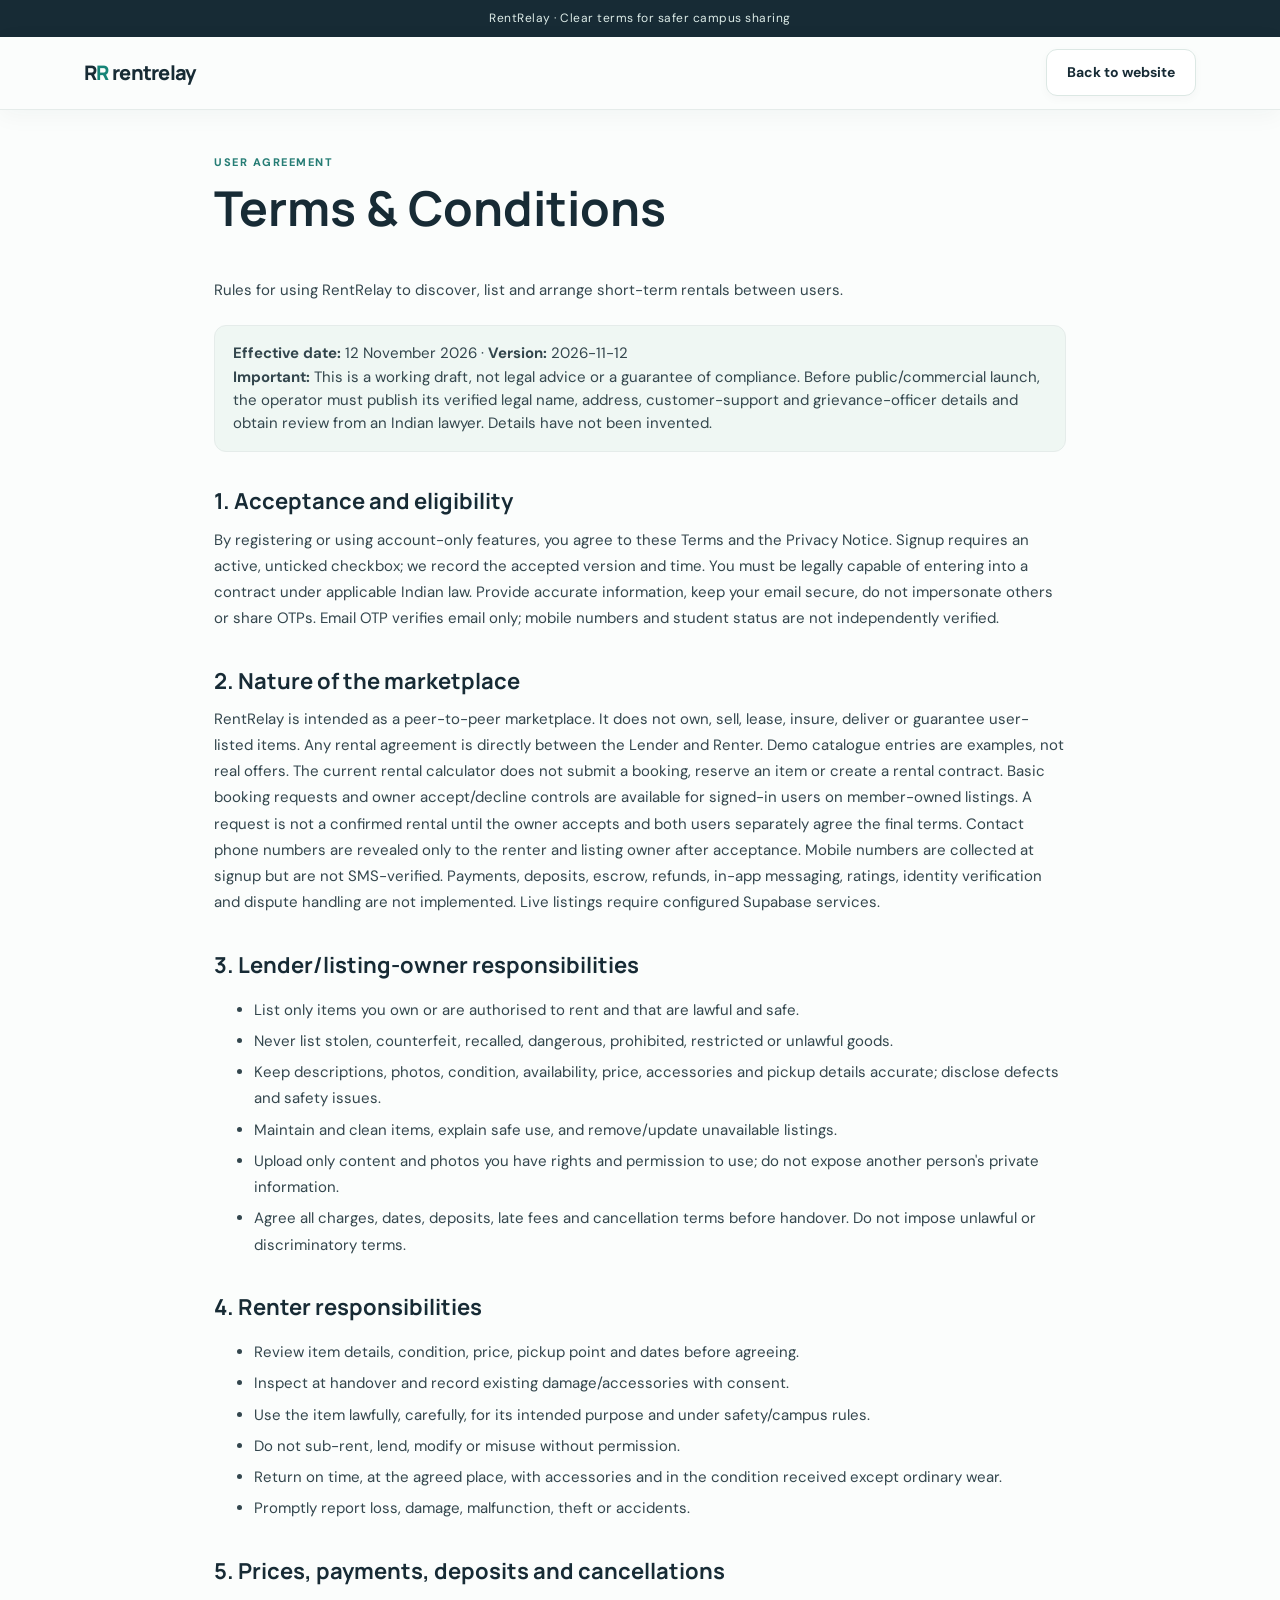
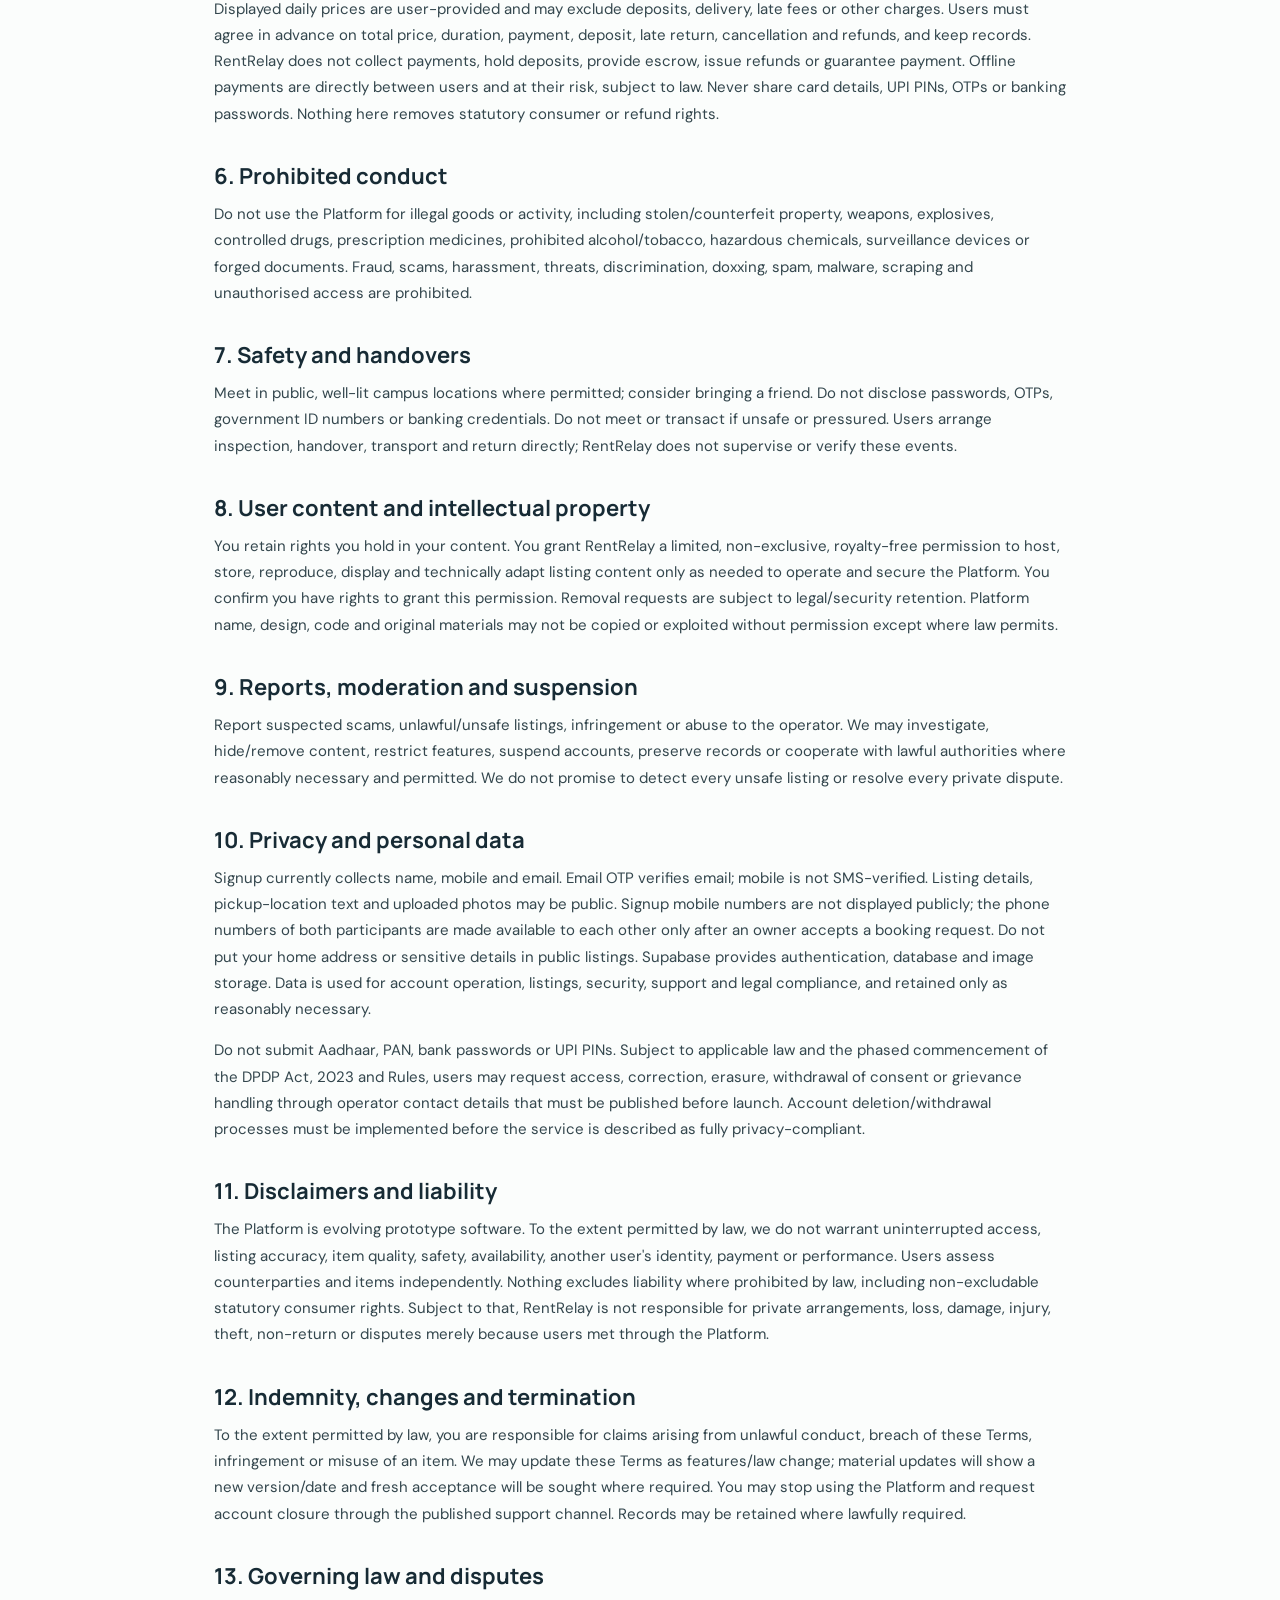
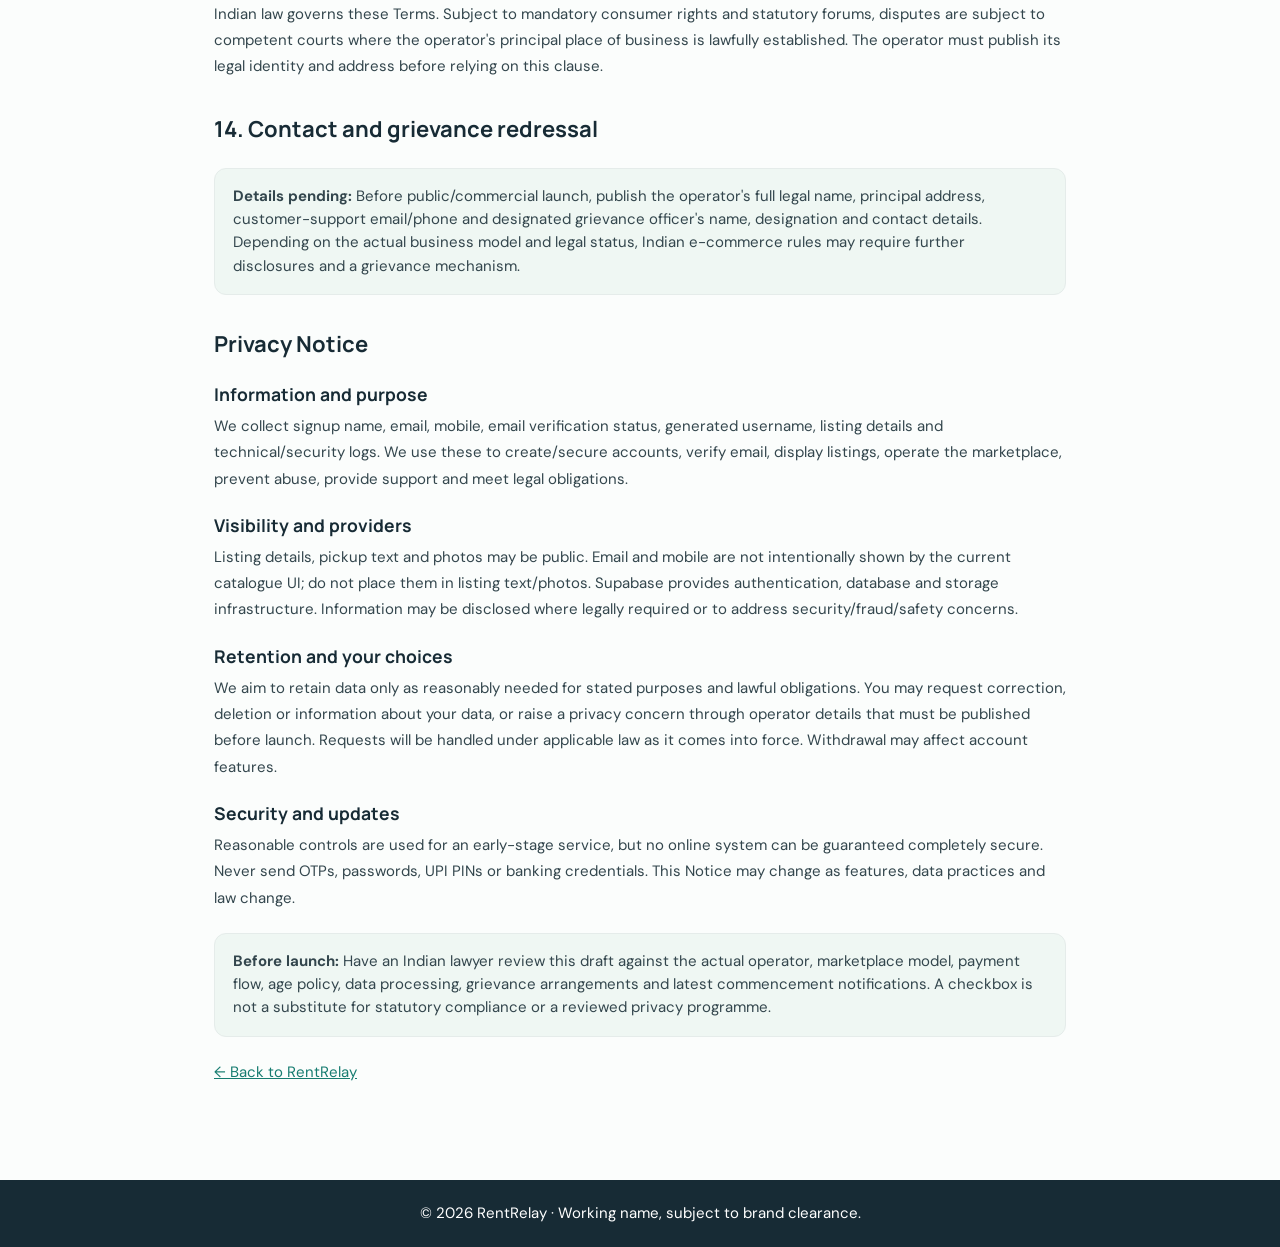
==== terms.html @ cf8b02e4 "Update terms for booking requests and accepted-only phone sharing" ====
<!doctype html>
<html lang="en-IN"><head><meta charset="utf-8"><meta name="viewport" content="width=device-width,initial-scale=1"><meta name="theme-color" content="#172b35"><title>Terms &amp; Conditions — RentRelay</title><meta name="description" content="Terms and privacy notice for RentRelay campus rentals."><link rel="preconnect" href="https://fonts.googleapis.com"><link href="https://fonts.googleapis.com/css2?family=DM+Sans:wght@400;500;600;700&family=Manrope:wght@500;600;700;800&display=swap" rel="stylesheet"><link rel="stylesheet" href="styles.css?v=10"><style>.legal{max-width:900px;margin:auto;padding:44px 24px 80px}.legal h1{font-size:clamp(32px,5vw,48px)}.legal h2{font-size:22px;margin:32px 0 8px}.legal h3{margin:20px 0 5px}.legal p,.legal li{line-height:1.75}.legal li{margin:5px 0}.notice{padding:16px 18px;background:#eff7f3;border:1px solid var(--line);border-radius:12px;margin:22px 0}.legal a{color:var(--brand);text-decoration:underline}.legalfoot{padding:22px;text-align:center;background:var(--navy);color:#fff}</style></head>
<body><div class="topline">RentRelay · Clear terms for safer campus sharing</div><header class="site-header"><div class="header-in"><a class="logo" href="index.html">R<span>R</span> rentrelay</a><div class="header-actions"><a class="secondary" href="index.html">Back to website</a></div></div></header>
<main class="legal"><span class="eyebrow">USER AGREEMENT</span><h1>Terms &amp; Conditions</h1><p>Rules for using RentRelay to discover, list and arrange short-term rentals between users.</p><div class="notice"><b>Effective date:</b> 12 November 2026 · <b>Version:</b> 2026-11-12<br><b>Important:</b> This is a working draft, not legal advice or a guarantee of compliance. Before public/commercial launch, the operator must publish its verified legal name, address, customer-support and grievance-officer details and obtain review from an Indian lawyer. Details have not been invented.</div>
<h2>1. Acceptance and eligibility</h2><p>By registering or using account-only features, you agree to these Terms and the Privacy Notice. Signup requires an active, unticked checkbox; we record the accepted version and time. You must be legally capable of entering into a contract under applicable Indian law. Provide accurate information, keep your email secure, do not impersonate others or share OTPs. Email OTP verifies email only; mobile numbers and student status are not independently verified.</p>
<h2>2. Nature of the marketplace</h2><p>RentRelay is intended as a peer-to-peer marketplace. It does not own, sell, lease, insure, deliver or guarantee user-listed items. Any rental agreement is directly between the Lender and Renter. Demo catalogue entries are examples, not real offers. The current rental calculator does not submit a booking, reserve an item or create a rental contract. Basic booking requests and owner accept/decline controls are available for signed-in users on member-owned listings. A request is not a confirmed rental until the owner accepts and both users separately agree the final terms. Contact phone numbers are revealed only to the renter and listing owner after acceptance. Mobile numbers are collected at signup but are not SMS-verified. Payments, deposits, escrow, refunds, in-app messaging, ratings, identity verification and dispute handling are not implemented. Live listings require configured Supabase services.</p>
<h2>3. Lender/listing-owner responsibilities</h2><ul><li>List only items you own or are authorised to rent and that are lawful and safe.</li><li>Never list stolen, counterfeit, recalled, dangerous, prohibited, restricted or unlawful goods.</li><li>Keep descriptions, photos, condition, availability, price, accessories and pickup details accurate; disclose defects and safety issues.</li><li>Maintain and clean items, explain safe use, and remove/update unavailable listings.</li><li>Upload only content and photos you have rights and permission to use; do not expose another person's private information.</li><li>Agree all charges, dates, deposits, late fees and cancellation terms before handover. Do not impose unlawful or discriminatory terms.</li></ul>
<h2>4. Renter responsibilities</h2><ul><li>Review item details, condition, price, pickup point and dates before agreeing.</li><li>Inspect at handover and record existing damage/accessories with consent.</li><li>Use the item lawfully, carefully, for its intended purpose and under safety/campus rules.</li><li>Do not sub-rent, lend, modify or misuse without permission.</li><li>Return on time, at the agreed place, with accessories and in the condition received except ordinary wear.</li><li>Promptly report loss, damage, malfunction, theft or accidents.</li></ul>
<h2>5. Prices, payments, deposits and cancellations</h2><p>Displayed daily prices are user-provided and may exclude deposits, delivery, late fees or other charges. Users must agree in advance on total price, duration, payment, deposit, late return, cancellation and refunds, and keep records. RentRelay does not collect payments, hold deposits, provide escrow, issue refunds or guarantee payment. Offline payments are directly between users and at their risk, subject to law. Never share card details, UPI PINs, OTPs or banking passwords. Nothing here removes statutory consumer or refund rights.</p>
<h2>6. Prohibited conduct</h2><p>Do not use the Platform for illegal goods or activity, including stolen/counterfeit property, weapons, explosives, controlled drugs, prescription medicines, prohibited alcohol/tobacco, hazardous chemicals, surveillance devices or forged documents. Fraud, scams, harassment, threats, discrimination, doxxing, spam, malware, scraping and unauthorised access are prohibited.</p>
<h2>7. Safety and handovers</h2><p>Meet in public, well-lit campus locations where permitted; consider bringing a friend. Do not disclose passwords, OTPs, government ID numbers or banking credentials. Do not meet or transact if unsafe or pressured. Users arrange inspection, handover, transport and return directly; RentRelay does not supervise or verify these events.</p>
<h2>8. User content and intellectual property</h2><p>You retain rights you hold in your content. You grant RentRelay a limited, non-exclusive, royalty-free permission to host, store, reproduce, display and technically adapt listing content only as needed to operate and secure the Platform. You confirm you have rights to grant this permission. Removal requests are subject to legal/security retention. Platform name, design, code and original materials may not be copied or exploited without permission except where law permits.</p>
<h2>9. Reports, moderation and suspension</h2><p>Report suspected scams, unlawful/unsafe listings, infringement or abuse to the operator. We may investigate, hide/remove content, restrict features, suspend accounts, preserve records or cooperate with lawful authorities where reasonably necessary and permitted. We do not promise to detect every unsafe listing or resolve every private dispute.</p>
<h2>10. Privacy and personal data</h2><p>Signup currently collects name, mobile and email. Email OTP verifies email; mobile is not SMS-verified. Listing details, pickup-location text and uploaded photos may be public. Signup mobile numbers are not displayed publicly; the phone numbers of both participants are made available to each other only after an owner accepts a booking request. Do not put your home address or sensitive details in public listings. Supabase provides authentication, database and image storage. Data is used for account operation, listings, security, support and legal compliance, and retained only as reasonably necessary.</p><p>Do not submit Aadhaar, PAN, bank passwords or UPI PINs. Subject to applicable law and the phased commencement of the DPDP Act, 2023 and Rules, users may request access, correction, erasure, withdrawal of consent or grievance handling through operator contact details that must be published before launch. Account deletion/withdrawal processes must be implemented before the service is described as fully privacy-compliant.</p>
<h2>11. Disclaimers and liability</h2><p>The Platform is evolving prototype software. To the extent permitted by law, we do not warrant uninterrupted access, listing accuracy, item quality, safety, availability, another user's identity, payment or performance. Users assess counterparties and items independently. Nothing excludes liability where prohibited by law, including non-excludable statutory consumer rights. Subject to that, RentRelay is not responsible for private arrangements, loss, damage, injury, theft, non-return or disputes merely because users met through the Platform.</p>
<h2>12. Indemnity, changes and termination</h2><p>To the extent permitted by law, you are responsible for claims arising from unlawful conduct, breach of these Terms, infringement or misuse of an item. We may update these Terms as features/law change; material updates will show a new version/date and fresh acceptance will be sought where required. You may stop using the Platform and request account closure through the published support channel. Records may be retained where lawfully required.</p>
<h2>13. Governing law and disputes</h2><p>Indian law governs these Terms. Subject to mandatory consumer rights and statutory forums, disputes are subject to competent courts where the operator's principal place of business is lawfully established. The operator must publish its legal identity and address before relying on this clause.</p>
<h2>14. Contact and grievance redressal</h2><div class="notice"><b>Details pending:</b> Before public/commercial launch, publish the operator's full legal name, principal address, customer-support email/phone and designated grievance officer's name, designation and contact details. Depending on the actual business model and legal status, Indian e-commerce rules may require further disclosures and a grievance mechanism.</div>
<h2 id="privacy">Privacy Notice</h2><h3>Information and purpose</h3><p>We collect signup name, email, mobile, email verification status, generated username, listing details and technical/security logs. We use these to create/secure accounts, verify email, display listings, operate the marketplace, prevent abuse, provide support and meet legal obligations.</p><h3>Visibility and providers</h3><p>Listing details, pickup text and photos may be public. Email and mobile are not intentionally shown by the current catalogue UI; do not place them in listing text/photos. Supabase provides authentication, database and storage infrastructure. Information may be disclosed where legally required or to address security/fraud/safety concerns.</p><h3>Retention and your choices</h3><p>We aim to retain data only as reasonably needed for stated purposes and lawful obligations. You may request correction, deletion or information about your data, or raise a privacy concern through operator details that must be published before launch. Requests will be handled under applicable law as it comes into force. Withdrawal may affect account features.</p><h3>Security and updates</h3><p>Reasonable controls are used for an early-stage service, but no online system can be guaranteed completely secure. Never send OTPs, passwords, UPI PINs or banking credentials. This Notice may change as features, data practices and law change.</p>
<div class="notice"><b>Before launch:</b> Have an Indian lawyer review this draft against the actual operator, marketplace model, payment flow, age policy, data processing, grievance arrangements and latest commencement notifications. A checkbox is not a substitute for statutory compliance or a reviewed privacy programme.</div><p><a href="index.html">← Back to RentRelay</a></p></main><footer class="legalfoot">© 2026 RentRelay · Working name, subject to brand clearance.</footer></body></html>
---- styles.css ----
/* RentRelay — theme: deep aubergine + coral + violet + amber, warm white surfaces */
:root{
  --navy:#2b1d3d; --text:#41364f; --muted:#6f6680; --line:#ece5f0;
  --brand:#e14b4b; --brand-dark:#c73b3b; --brand-soft:#fff0ee;
  --violet:#6d44c9; --violet-soft:#f1ebfb; --orange:#f28a32;
  --bg:#fcfaff; --ok:#12805c; --ok-soft:#e6f6ef;
  --c:var(--violet); --t:var(--violet-soft);
}
*{box-sizing:border-box}
html{scroll-behavior:smooth;scroll-padding-top:90px}
body{margin:0;font-family:'DM Sans',system-ui,sans-serif;font-size:15px;line-height:1.55;color:var(--text);background:#fff}
h1,h2,h3,h4,p{margin-top:0}
h1,h2,h3,h4,.logo,.price,.big-price{font-family:Manrope,'DM Sans',sans-serif;color:var(--navy)}
button,input,select{font:inherit;color:inherit}
button,a{cursor:pointer}
a{color:inherit;text-decoration:none}
:focus-visible{outline:3px solid #b79af0;outline-offset:2px}
.hidden{display:none!important}
.wrap{max-width:1160px;margin:0 auto;padding:0 24px}
.eyebrow{display:block;font-size:11px;font-weight:800;letter-spacing:.14em;color:var(--c)}

/* ---------- top bar + header ---------- */
.topline{text-align:center;background:var(--navy);color:#e8dff5;padding:9px 12px;font-size:12px;letter-spacing:.04em}
.site-header{position:sticky;top:0;z-index:10;background:#ffffffee;backdrop-filter:blur(10px);border-bottom:1px solid var(--line)}
.header-in{max-width:1160px;margin:0 auto;padding:0 24px;height:72px;display:flex;align-items:center;gap:28px}
.logo{font-weight:800;font-size:20px}
.logo span{color:var(--orange)}
nav#mainNav{display:flex;gap:28px;font-size:14px;font-weight:600;color:var(--muted);margin-left:12px}
nav#mainNav a:hover{color:var(--brand)}
.header-actions{margin-left:auto;display:flex;gap:10px;align-items:center}
.menu-btn{display:none;border:1px solid var(--line);background:#fff;border-radius:10px;width:42px;height:42px;font-size:18px}

/* ---------- buttons ---------- */
.primary,.secondary{border:0;border-radius:11px;padding:12px 20px;font-size:14px;font-weight:700;display:inline-flex;align-items:center;justify-content:center;gap:6px;transition:background .15s,box-shadow .15s,transform .15s}
.primary{background:var(--brand);color:#fff;box-shadow:0 6px 16px #e14b4b33}
.primary:hover{background:var(--brand-dark)}
.primary:disabled{opacity:.65;cursor:default;box-shadow:none}
.secondary{background:#fff;border:1px solid #ddd2e8;color:var(--navy)}
.secondary:hover{border-color:var(--violet);color:var(--violet)}
.wide{width:100%}

/* ---------- hero ---------- */
.hero{max-width:1160px;margin:auto;padding:64px 24px 72px;display:grid;grid-template-columns:1.05fr .95fr;align-items:center;gap:40px}
.hero .eyebrow{color:var(--violet)}
.hero h1{font-weight:800;font-size:clamp(40px,5.2vw,64px);line-height:1.08;letter-spacing:-2.5px;margin:18px 0}
.hero h1 em{font-style:normal;color:var(--orange)}
.hero p{color:var(--muted);font-size:16px;max-width:470px}
.hero-search{display:flex;gap:8px;max-width:500px;margin-top:26px;background:#fff;border:1px solid #ddd2e8;border-radius:14px;padding:6px;box-shadow:0 10px 30px #30213f12}
.hero-search input{flex:1;border:0;outline:0;background:none;padding:10px 12px;min-width:0}
.actions{display:flex;gap:10px;margin-top:16px;flex-wrap:wrap}
.hero-note{display:block;color:var(--muted);font-size:12px;margin-top:24px}
.hero-art{height:360px;position:relative;display:grid;place-items:center}
.hero-circle{position:absolute;width:340px;height:340px;border-radius:50%;background:radial-gradient(circle,#ffe3d2 0%,#efe4fb 58%,transparent 72%)}
.hero-product{z-index:1;background:#fff;border:1px solid var(--line);border-radius:22px;padding:34px 54px;box-shadow:0 24px 65px #30213f1f;display:grid;text-align:center;gap:10px;transform:rotate(-4deg)}
.hero-product span{font-size:76px;line-height:1}
.hero-product b{font:800 17px Manrope;color:var(--navy)}
.hero-product small{font-size:12px;color:var(--muted)}
.float-tag{position:absolute;background:#fff;border:1px solid var(--line);padding:12px 16px;border-radius:12px;box-shadow:0 10px 25px #30213f18;font-size:13px;font-weight:700;color:var(--navy)}
.tag1{top:34px;right:0}.tag2{bottom:34px;left:0}

/* ---------- section shells ---------- */
.explore,.how{padding:72px 0}
.explore{background:var(--bg);border-top:1px solid var(--line)}
.featured{padding:72px 0}
.trust{background:var(--bg);padding:64px 0;border-top:1px solid var(--line)}
.section-head{display:flex;justify-content:space-between;align-items:flex-end;gap:16px;margin-bottom:28px}
.section-head h2,.how h2,.trust h2{font-weight:800;font-size:34px;letter-spacing:-1.2px;margin:8px 0}
.section-head p,.trust p{color:var(--muted);margin:0}
.explore .eyebrow,.featured .eyebrow{color:var(--violet)}
.how .eyebrow,.trust .eyebrow{color:var(--violet)}
.sample{font-size:12px;color:#8d839c;white-space:nowrap}

/* ---------- category cards ---------- */
.category-grid{display:grid;grid-template-columns:repeat(3,1fr);gap:18px}
.category-card{position:relative;overflow:hidden;display:flex;align-items:center;gap:16px;min-height:148px;padding:22px;border:1px solid var(--line);border-radius:18px;background:linear-gradient(135deg,var(--t),#fff 85%);transition:transform .18s,box-shadow .18s,border-color .18s}
.category-card:hover{transform:translateY(-4px);border-color:var(--c);box-shadow:0 16px 32px #30213f1c}
.category-card:after{content:'';position:absolute;width:130px;height:130px;border-radius:50%;right:-44px;bottom:-72px;background:var(--t);opacity:.9}
.cat-emoji{width:56px;height:56px;display:grid;place-items:center;background:#fff;border-radius:16px;font-size:28px;flex:none;box-shadow:0 4px 12px #30213f14;z-index:1}
.cat-text{display:grid;gap:4px;z-index:1}
.category-card b{font:800 16px Manrope;color:var(--navy)}
.category-card small{font-size:13px;color:var(--muted)}
.category-card em{font-style:normal;font-size:12px;font-weight:700;color:var(--c)}
.category-card i{font-style:normal;margin-left:auto;z-index:1;color:var(--c);font-size:20px;font-weight:700}

/* ---------- product cards ---------- */
.products{display:grid;grid-template-columns:repeat(4,1fr);gap:18px}
.product{display:flex;flex-direction:column;background:#fff;border:1px solid var(--line);border-radius:16px;overflow:hidden;transition:transform .18s,box-shadow .18s,border-color .18s}
.product:hover,.product:focus-visible{transform:translateY(-4px);box-shadow:0 16px 34px #30213f1f;border-color:var(--c)}
.product-art{height:164px;display:grid;place-items:center;position:relative;background:var(--t)}
.product-art .emoji{font-size:66px;line-height:1;transition:transform .2s}
.product:hover .emoji{transform:scale(1.08)}
.condition{position:absolute;top:10px;left:10px;background:#fffffff2;border-radius:99px;padding:5px 11px;font-size:11px;font-weight:700;color:#4a3d5c;box-shadow:0 2px 8px #30213f12}
.product-info{padding:14px 16px 16px;display:flex;flex-direction:column;gap:3px;flex:1}
.product-info small{font-size:10px;font-weight:800;letter-spacing:.1em;text-transform:uppercase;color:var(--c)}
.product-info h3{font-size:16px;font-weight:700;margin:2px 0 0}
.location{font-size:12px;color:var(--muted)}
.product-bottom{margin-top:auto;padding-top:12px;display:flex;justify-content:space-between;align-items:center;border-top:1px solid #f1ecf5;margin-top:12px}
.price{font-weight:800;font-size:18px}
.price small{font:500 12px 'DM Sans',sans-serif;text-transform:none;letter-spacing:0;color:var(--muted)}
.details{background:var(--brand);color:#fff;font-size:12px;font-weight:700;padding:8px 12px;border-radius:9px;transition:background .15s}
.product:hover .details,.product:focus-visible .details{background:var(--brand-dark)}

/* ---------- category / search page ---------- */
.crumbs{display:flex;flex-wrap:wrap;gap:8px;align-items:center;font-size:13px;color:var(--muted);margin-bottom:14px}
.crumbs a:hover{color:var(--brand);text-decoration:underline}
.crumbs b{color:var(--navy);font-weight:700}
.banner{position:relative;overflow:hidden;background:linear-gradient(115deg,var(--t),#fff 75%);border-bottom:1px solid var(--line);padding:26px 0 34px}
.banner .wrap{position:relative}
.banner h1{font-weight:800;font-size:clamp(30px,4vw,44px);letter-spacing:-1.4px;margin:8px 0}
.banner p{color:var(--muted);max-width:520px;margin:0}
.banner .big{position:absolute;right:24px;top:50%;transform:translateY(-35%);font-size:112px;line-height:1;opacity:.95}
.subtiles{display:grid;grid-template-columns:repeat(auto-fit,minmax(170px,1fr));gap:12px;margin:26px 0 8px}
.subtile{display:flex;align-items:center;gap:12px;padding:12px 14px;background:#fff;border:1px solid var(--line);border-radius:14px;transition:transform .15s,box-shadow .15s,border-color .15s}
.subtile:hover{transform:translateY(-2px);border-color:var(--c);box-shadow:0 10px 22px #30213f14}
.subtile.active{background:var(--t);border-color:var(--c);box-shadow:inset 0 0 0 1px var(--c)}
.sub-emoji{width:42px;height:42px;border-radius:12px;background:var(--t);display:grid;place-items:center;font-size:22px;flex:none}
.subtile.active .sub-emoji{background:#fff}
.subtile b{display:block;font-size:14px;color:var(--navy);line-height:1.25}
.subtile small{font-size:12px;color:var(--muted)}
.toolbar{display:flex;justify-content:space-between;align-items:center;gap:16px;margin:20px 0 18px;flex-wrap:wrap}
.count{font-weight:700;color:var(--navy)}
.catalog-controls{display:flex;gap:8px}
.catalog-controls input,.catalog-controls select{border:1px solid #ddd2e8;background:#fff;border-radius:10px;padding:10px 12px;min-width:180px;font-size:14px}
.catalog-controls input:focus,.catalog-controls select:focus{outline:2px solid #c8a9e9;border-color:transparent}
.page{padding-bottom:70px}
.empty{padding:46px 20px;text-align:center;color:var(--muted);background:var(--bg);border:1px dashed #ddd2e8;border-radius:16px}

/* ---------- item detail page ---------- */
#detail .wrap{padding-top:24px}
.detail-grid{display:grid;grid-template-columns:1fr 1fr;gap:44px;align-items:start}
.detail-art{position:relative;min-height:440px;border-radius:26px;background:linear-gradient(145deg,var(--t),#fff 120%);border:1px solid var(--line);display:grid;place-items:center;position:sticky;top:96px}
.detail-art .emoji{font-size:170px;line-height:1}
.detail-art .condition{top:18px;left:18px;font-size:12px;padding:7px 13px}
.detail-info h1{font-weight:800;font-size:clamp(28px,3.4vw,40px);letter-spacing:-1.2px;margin:8px 0 14px}
.chips{display:flex;flex-wrap:wrap;gap:8px;margin-bottom:18px}
.chip{background:var(--t);color:var(--navy);border:1px solid #0000000d;font-size:12px;font-weight:700;padding:6px 12px;border-radius:99px}
.big-price{font-weight:800;font-size:34px;margin-bottom:10px}
.big-price small{font:500 15px 'DM Sans',sans-serif;color:var(--muted)}
.desc{color:var(--text);font-size:16px;max-width:520px}
.rent-box{margin:22px 0;padding:22px;border:1px solid var(--line);border-radius:18px;background:#fff;box-shadow:0 14px 34px #30213f12}
.rent-box h2{font-size:19px;margin-bottom:6px}
.rent-box label,.modal label{display:grid;gap:6px;font-size:12px;font-weight:700;color:#5a4e6b;margin:12px 0}
.rent-box input,.modal input,.modal select{padding:11px 12px;border:1px solid #ddd2e8;border-radius:10px;background:#fff;width:100%;font-size:14px}
.rent-box input:focus,.modal input:focus,.modal select:focus{outline:2px solid #c8a9e9;border-color:transparent}
.rent-row{display:grid;grid-template-columns:1fr 1fr;gap:12px}
.stepper{display:flex;align-items:stretch;border:1px solid #ddd2e8;border-radius:10px;overflow:hidden}
.stepper input{border:0;border-radius:0;text-align:center;min-width:0;-moz-appearance:textfield}
.stepper input::-webkit-outer-spin-button,.stepper input::-webkit-inner-spin-button{-webkit-appearance:none;margin:0}
.stepper button{border:0;background:var(--violet-soft);color:var(--violet);width:42px;font-size:18px;font-weight:700}
.stepper button:hover{background:#e4d8f8}
.summary{display:flex;justify-content:space-between;align-items:center;gap:12px;padding:14px;margin:6px 0 14px;background:var(--bg);border:1px solid var(--line);border-radius:12px}
.summary span{display:block;font-weight:700;color:var(--navy)}
.summary small{color:var(--muted);font-size:12px}
.summary b{font:800 24px Manrope;color:var(--navy)}
.note{margin-top:12px;padding:10px 12px;background:#fff5e6;border-radius:10px;font-size:12px;color:#7a5a24}
.note.ok{background:var(--ok-soft);color:var(--ok);font-size:13px}
.checklist{list-style:none;margin:0;padding:0;display:grid;gap:10px}
.checklist li{padding:12px 14px 12px 40px;position:relative;background:var(--bg);border:1px solid var(--line);border-radius:12px;font-size:14px}
.checklist li:before{content:'✓';position:absolute;left:14px;top:12px;width:20px;height:20px;border-radius:50%;background:var(--ok-soft);color:var(--ok);font-size:12px;font-weight:800;display:grid;place-items:center}
.similar{margin-top:64px}
.similar h2{font-weight:800;font-size:26px;letter-spacing:-.8px;margin-bottom:18px}
.notfound{text-align:center;padding:80px 0}

/* ---------- how it works / trust ---------- */
.steps{display:grid;grid-template-columns:repeat(3,1fr);gap:18px;margin-top:30px}
.steps article{border:1px solid var(--line);border-radius:16px;padding:24px;background:#fff}
.steps article>b{font-size:12px;color:#9a8fab}
.steps article div{font-size:30px;margin:20px 0;color:var(--violet)}
.steps h3{font-size:16px}
.steps p{font-size:14px;color:var(--muted);margin:0}
.trust-points{display:flex;gap:12px;flex-wrap:wrap;margin-top:20px}
.trust-points span{font-size:13px;font-weight:600;color:var(--violet);background:var(--violet-soft);padding:10px 14px;border-radius:10px}

/* ---------- footer ---------- */
.site-footer{background:var(--navy);color:#cfc3df;padding:46px 0 26px}
.foot-in{display:grid;grid-template-columns:1.4fr 1fr 1fr;gap:30px;padding-bottom:26px}
.site-footer .logo{color:#fff}
.site-footer p{margin:10px 0 0;font-size:14px}
.site-footer h4{color:#fff;font-size:14px;margin-bottom:12px}
.foot-links{display:grid;gap:8px;font-size:14px}
.foot-links a:hover{color:#fff;text-decoration:underline}
.site-footer small{display:block;border-top:1px solid #ffffff1f;padding-top:18px;font-size:12px;color:#a999bd}

/* ---------- modal + toast ---------- */
.overlay{position:fixed;inset:0;background:#1b0f2caa;z-index:20;display:grid;place-items:center;padding:18px}
.modal{background:#fff;width:min(440px,100%);max-height:92vh;overflow:auto;padding:28px;border-radius:18px;position:relative}
.close{position:absolute;right:14px;top:12px;border:0;background:#f3eff7;border-radius:50%;width:32px;height:32px;font-size:20px;line-height:1}
.modal h2{font-weight:800;font-size:24px;margin:8px 0}
.modal p{font-size:14px;color:var(--muted)}
.modal .back:disabled{opacity:.55;cursor:default}
.username-box{margin:14px 0 18px;padding:16px;text-align:center;background:var(--violet-soft);color:var(--violet);border:1px dashed #c9b3f0;border-radius:14px;font:800 26px Manrope,'DM Sans',sans-serif;letter-spacing:-.5px;word-break:break-all}
.modal .back{display:block;border:0;background:none;color:var(--violet);font-size:13px;font-weight:700;padding:0;margin-top:14px}
.toast{position:fixed;bottom:22px;left:50%;transform:translateX(-50%);background:var(--navy);color:#fff;border-radius:10px;padding:12px 18px;font-size:14px;z-index:30;box-shadow:0 10px 30px #0004;max-width:calc(100% - 32px)}

/* ---------- responsive ---------- */
@media(max-width:1000px){.products{grid-template-columns:repeat(3,1fr)}}
@media(max-width:860px){
  .header-in{gap:12px;height:64px}
  .menu-btn{display:block}
  #listTop{display:none}
  nav#mainNav{display:none;position:absolute;top:64px;left:0;right:0;background:#fff;border-bottom:1px solid var(--line);flex-direction:column;gap:0;padding:6px 24px 14px;margin:0;box-shadow:0 14px 24px #30213f14}
  nav#mainNav.open{display:flex}
  nav#mainNav a{padding:12px 0;border-bottom:1px solid #f4eff7}
  .hero{grid-template-columns:1fr;padding:44px 24px 52px}
  .hero-art{height:280px}
  .category-grid{grid-template-columns:repeat(2,1fr)}
  .products{grid-template-columns:repeat(2,1fr)}
  .detail-grid{grid-template-columns:1fr;gap:26px}
  .detail-art{position:relative;top:0;min-height:260px}
  .detail-art .emoji{font-size:120px}
  .steps{grid-template-columns:1fr}
  .foot-in{grid-template-columns:1fr 1fr}
  .foot-in>div:first-child{grid-column:1/-1}
}
@media(max-width:560px){
  .wrap,.header-in{padding-left:16px;padding-right:16px}
  .explore,.how,.featured{padding:48px 0}
  .section-head{display:block}
  .sample{display:block;margin-top:10px}
  .category-grid{grid-template-columns:1fr}
  .category-card{min-height:112px;padding:16px}
  .products{gap:10px}
  .product-art{height:118px}
  .product-art .emoji{font-size:46px}
  .product-info{padding:10px 11px 12px}
  .product-info h3{font-size:14px}
  .details{display:none}
  .price{font-size:16px}
  .banner .big{font-size:64px;right:16px;top:20px;transform:none;opacity:.5}
  .catalog-controls{width:100%}
  .catalog-controls input{flex:1;min-width:0}
  .catalog-controls select{min-width:0;width:44%}
  .rent-row{grid-template-columns:1fr}
  .hero-search{flex-wrap:nowrap}
  .hero h1{letter-spacing:-1.5px}
}


/* ---------- richer content sections ---------- */
.why{padding:68px 0;background:#fff}.why-grid{display:grid;grid-template-columns:repeat(3,1fr);gap:18px}
.why-card{padding:26px;border:1px solid var(--line);border-radius:18px;background:linear-gradient(145deg,#fff,var(--bg));box-shadow:0 10px 26px #30213f08}
.why-card>span{display:grid;place-items:center;width:48px;height:48px;border-radius:14px;background:var(--violet-soft);color:var(--violet);font-size:24px;font-weight:800;margin-bottom:18px}
.why-card h3{font-size:18px;margin-bottom:8px}.why-card p{font-size:14px;color:var(--muted);margin:0}
.rental-guide{padding:70px 0;background:linear-gradient(120deg,#f8f3ff,#fff7f1)}.guide-grid{display:grid;grid-template-columns:.9fr 1.1fr;gap:50px;align-items:start}
.guide-grid h2,.faq h2{font:800 34px/1.15 Manrope,sans-serif;letter-spacing:-1px;color:var(--navy);margin:10px 0 14px}
.guide-grid>div>p{color:var(--muted);max-width:430px}.guide-list{list-style:none;counter-reset:guide;margin:0;padding:0;display:grid;gap:12px}
.guide-list li{counter-increment:guide;display:grid;grid-template-columns:42px 1fr;column-gap:14px;padding:16px;background:#fff;border:1px solid var(--line);border-radius:14px}
.guide-list li:before{content:counter(guide,decimal-leading-zero);grid-row:span 2;color:var(--brand);font:800 14px Manrope;padding-top:2px}
.guide-list b{color:var(--navy);font-size:15px}.guide-list span{font-size:13px;color:var(--muted);margin-top:3px}
.faq{padding:70px 0;background:#fff}.faq details{border:1px solid var(--line);border-radius:13px;padding:16px 18px;margin-top:12px;background:#fff}
.faq summary{cursor:pointer;font-weight:700;color:var(--navy)}.faq details p{color:var(--muted);font-size:14px;margin:12px 0 0}
button:focus-visible,a:focus-visible,input:focus-visible,select:focus-visible{outline:3px solid #b79af0;outline-offset:3px}
@media(max-width:860px){.why-grid{grid-template-columns:1fr 1fr}.guide-grid{grid-template-columns:1fr;gap:26px}}
@media(max-width:560px){.why,.rental-guide,.faq{padding:48px 0}.why-grid{grid-template-columns:1fr}.guide-grid h2,.faq h2{font-size:28px}}


/* ---------- visual polish pass: richer surfaces, hierarchy and responsive details ---------- */
::selection{background:#eadcfb;color:#2b1d3d}
.topline{background:linear-gradient(90deg,#2b1d3d,#51316e 55%,#2b1d3d)}
.site-header{box-shadow:0 5px 22px #30213f08}
.logo{letter-spacing:-.7px}
.primary,.secondary{min-height:44px}
.primary{background:linear-gradient(135deg,#e14b4b,#ef7657);box-shadow:0 8px 20px #e14b4b2b}
.primary:hover{transform:translateY(-1px);box-shadow:0 11px 24px #e14b4b3a}
.secondary{box-shadow:0 3px 10px #30213f08}
.hero{padding-top:76px;padding-bottom:82px}
.hero h1{max-width:650px}
.hero-search:focus-within{border-color:#9b7bd5;box-shadow:0 0 0 4px #6d44c91a,0 12px 30px #30213f12}
.hero-circle{background:radial-gradient(circle at 48% 42%,#ffd9c7 0%,#f1e5ff 55%,#fff8f2 72%,transparent 73%)}
.hero-product{border-color:#eee5f4;box-shadow:0 28px 70px #30213f20}
.float-tag{border-color:#eee5f4}
.section-head h2,.how h2,.trust h2{letter-spacing:-1.5px}
.category-card{min-height:158px;box-shadow:0 5px 18px #30213f05}
.category-card:hover{box-shadow:0 18px 38px #30213f18}
.product{box-shadow:0 5px 18px #30213f06}
.product-art{background-image:radial-gradient(circle at 50% 45%,#ffffff80,transparent 58%)}
.product-info h3{line-height:1.35}
.details{box-shadow:0 5px 12px #e14b4b20}
.how{background:linear-gradient(180deg,#fff,#fcfaff)}
.steps article,.why-card{border:1px solid var(--line);border-radius:20px;background:linear-gradient(145deg,#fff,#fcfaff);box-shadow:0 8px 26px #30213f08}
.steps article{padding:24px}
.steps article>div{width:48px;height:48px;border-radius:15px;background:var(--violet-soft);color:var(--violet);display:grid;place-items:center;font-size:24px}
.steps article>b{color:var(--orange);font-size:12px;letter-spacing:.12em}
.why{padding:70px 0;background:#fff}
.why-grid{display:grid;grid-template-columns:repeat(3,1fr);gap:18px}
.why-card{padding:26px;transition:transform .18s,box-shadow .18s}
.why-card:hover{transform:translateY(-4px);box-shadow:0 16px 34px #30213f12}
.why-card>span{width:44px;height:44px;border-radius:14px;background:var(--brand-soft);color:var(--brand);display:grid;place-items:center;font-size:22px;font-weight:800}
.why-card h3{margin:15px 0 6px;font-size:18px}
.why-card p{margin:0;color:var(--muted);font-size:14px}
.rental-guide{padding:72px 0;background:linear-gradient(120deg,#f7f1ff,#fff8f3)}
.guide-grid{display:grid;grid-template-columns:.9fr 1.1fr;gap:52px;align-items:start}
.guide-grid h2{font:800 34px/1.2 Manrope;color:var(--navy);letter-spacing:-1.2px;margin:10px 0}
.guide-grid p{color:var(--muted);max-width:420px}
.guide-list{list-style:none;padding:0;margin:0;display:grid;gap:12px;counter-reset:guide}
.guide-list li{counter-increment:guide;display:grid;grid-template-columns:38px 1fr;column-gap:14px;padding:16px;background:#ffffffd9;border:1px solid #ece5f0;border-radius:14px}
.guide-list li:before{content:counter(guide,decimal-leading-zero);grid-row:span 2;color:var(--violet);font-weight:800;font-size:13px;padding-top:2px}
.guide-list b{color:var(--navy);font-size:14px}
.guide-list span{color:var(--muted);font-size:13px}
.faq{padding:72px 0;background:#fff}
.faq h2{font:800 34px Manrope;color:var(--navy);letter-spacing:-1.2px;margin:8px 0 24px}
.faq details{max-width:850px;border:1px solid var(--line);border-radius:13px;padding:16px 18px;margin:10px 0;background:#fff}
.faq details[open]{background:#fcfaff;border-color:#d8c9eb}
.faq summary{cursor:pointer;font-weight:700;color:var(--navy)}
.faq details p{margin:10px 0 0;color:var(--muted);font-size:14px}
.trust{background:linear-gradient(115deg,#f4edff,#fff8f2)}
.trust-points{display:flex;flex-wrap:wrap;gap:10px;margin-top:22px}
.trust-points span{padding:9px 13px;background:#fff;border:1px solid var(--line);border-radius:99px;font-size:12px;font-weight:700;color:var(--navy)}
.site-footer{background:#241831}
.site-footer .logo,.site-footer h4{color:#fff}
.site-footer p,.site-footer small,.foot-links a{color:#c9bfd5}
.foot-links a:hover{color:#fff}
.banner{background:radial-gradient(circle at 85% 20%,#ffe6d7 0,transparent 28%),linear-gradient(115deg,#f1eafb,#fff 75%)}
.subtile,.catalog-controls input,.catalog-controls select{transition:border-color .15s,box-shadow .15s}
.subtile:focus-visible,.catalog-controls input:focus,.catalog-controls select:focus{box-shadow:0 0 0 4px #6d44c91a}
.modal{box-shadow:0 30px 100px #1d122c45;border:1px solid #eee5f4}
.close{transition:background .15s,transform .15s}
.close:hover{background:#fff0ee;transform:rotate(90deg)}
.toast{box-shadow:0 12px 35px #24183130}
@media(max-width:800px){
  .hero{padding-top:52px;padding-bottom:58px;gap:18px}
  .hero-art{height:300px}
  .hero-circle{width:280px;height:280px}
  .hero-product{padding:28px 36px}
  .category-grid{grid-template-columns:repeat(2,1fr)}
  .products{grid-template-columns:repeat(2,1fr)}
  .why-grid{grid-template-columns:1fr}
  .guide-grid{grid-template-columns:1fr;gap:24px}
}
@media(max-width:560px){
  .wrap{padding-left:18px;padding-right:18px}
  .header-in{height:64px;padding:0 18px;gap:12px}
  .logo{font-size:18px}
  .header-actions{gap:7px}
  .header-actions .secondary{display:none}
  .menu-btn{display:block}
  nav#mainNav{display:none;position:absolute;top:64px;left:0;right:0;margin:0;padding:14px 20px 18px;background:#fff;border-bottom:1px solid var(--line);box-shadow:0 12px 20px #30213f12;flex-direction:column;gap:14px}
  nav#mainNav.open{display:flex}
  .hero{grid-template-columns:1fr;padding:42px 18px 48px}
  .hero h1{font-size:42px;letter-spacing:-1.8px}
  .hero-art{height:250px}
  .hero-circle{width:235px;height:235px}
  .hero-product{padding:22px 28px}
  .hero-product span{font-size:58px}
  .float-tag{font-size:11px;padding:9px 11px}
  .tag1{top:12px}.tag2{bottom:12px}
  .section-head h2,.how h2,.trust h2,.guide-grid h2,.faq h2{font-size:28px}
  .explore,.featured,.how,.why,.rental-guide,.faq{padding-top:52px;padding-bottom:52px}
  .category-grid{gap:10px}
  .category-card{min-height:130px;padding:14px;gap:10px}
  .cat-emoji{width:44px;height:44px;font-size:23px;border-radius:13px}
  .category-card b{font-size:13px}
  .category-card small{font-size:11px}
  .category-card em{font-size:10px}
  .category-card i{font-size:16px}
  .products{gap:11px}
  .product-art{height:125px}
  .product-art .emoji{font-size:52px}
  .product-info{padding:12px}
  .product-info h3{font-size:14px}
  .price{font-size:16px}
  .details{font-size:11px;padding:7px 9px}
  .banner{padding:22px 0 28px}
  .banner .big{font-size:72px;right:18px;opacity:.25}
  .catalog-controls{width:100%;flex-direction:column}
  .catalog-controls input,.catalog-controls select{width:100%;min-width:0}
  .toolbar{align-items:stretch}
  .sample{white-space:normal}
  .trust-points{display:grid}
}


/* ---------- real student listing photos ---------- */
.product-art{position:relative;overflow:hidden}
.product-art .product-photo{width:100%;height:100%;object-fit:cover;display:block}
.product-art .condition,.detail-art .condition{z-index:2}
.detail-art{overflow:hidden}
.detail-art .detail-photo{width:100%;height:100%;min-height:320px;max-height:520px;object-fit:contain;border-radius:20px;display:block;background:#fff}
.modal textarea{padding:11px 12px;border:1px solid #ddd2e8;border-radius:10px;background:#fff;width:100%;font:inherit;font-size:14px;resize:vertical}
.modal textarea:focus{outline:2px solid #c8a9e9;border-color:transparent}
.modal input[type=file]{padding:10px;background:#faf8fc}
.form-hint{font-size:12px!important;margin:5px 0 12px!important}
.photo-preview{margin:10px 0;border:1px solid var(--line);border-radius:12px;overflow:hidden;max-height:220px;background:var(--bg)}
.photo-preview img{display:block;width:100%;max-height:220px;object-fit:contain}


/* ---------- RentRelay visual refresh: calm ink + jade + soft ivory ---------- */
:root{
  --navy:#172b35;
  --text:#33464d;
  --muted:#718087;
  --line:#e5ecea;
  --brand:#167c70;
  --brand-dark:#10665c;
  --brand-soft:#e6f4f0;
  --violet:#267d75;
  --violet-soft:#eaf5f2;
  --orange:#d8a65b;
  --bg:#f6f9f8;
  --ok:#16805f;
  --ok-soft:#e8f5ef;
}
body{background:#fbfdfc;color:var(--text)}
h1,h2,h3,h4,.logo,.price,.big-price{color:var(--navy)}
.topline{background:#172b35;color:#dcebe7}
.site-header{background:#fbfdfcf2;border-bottom-color:var(--line);box-shadow:0 5px 24px #172b350b}
.logo span{color:#168477}
nav#mainNav a:hover,.crumbs a:hover{color:var(--brand)}
.primary{background:#167c70;box-shadow:0 7px 18px #167c7028}
.primary:hover{background:#10665c}
.secondary{border-color:#dce8e4;color:var(--navy);background:#fff}
.secondary:hover{border-color:#167c70;color:#10665c;background:#f3faf7}
.hero .eyebrow,.explore .eyebrow,.featured .eyebrow,.how .eyebrow,.trust .eyebrow{color:#167c70}
.hero h1 em{color:#167c70}
.hero-circle{background:radial-gradient(circle at 48% 42%,#d8eee7 0%,#eaf4f1 55%,#f5f8ed 72%,transparent 73%)}
.hero-product{border-color:#e3ece8;box-shadow:0 28px 70px #172b3518}
.float-tag{border-color:#e3ece8;color:var(--navy)}
.explore,.trust{background:#f5f9f7;border-color:var(--line)}
.category-card{background:linear-gradient(135deg,var(--t),#fff 88%);border-color:var(--line)}
.category-card:hover{box-shadow:0 16px 34px #172b3514}
.product{border-color:var(--line);box-shadow:0 5px 18px #172b3507}
.product:hover,.product:focus-visible{box-shadow:0 16px 34px #172b3516}
.product-art{background-color:var(--t)}
.details{background:#167c70;box-shadow:0 5px 12px #167c701b}
.product:hover .details,.product:focus-visible .details{background:#10665c}
.banner{background:linear-gradient(115deg,#eaf5f1,#fbfdfc 78%);border-color:var(--line)}
.subtile.active{background:#edf7f3;border-color:#77b8a9;box-shadow:inset 0 0 0 1px #77b8a9}
.sub-emoji{background:#f0f7f4}
.catalog-controls input,.catalog-controls select,.rent-box input,.modal input,.modal select,.modal textarea{border-color:#dce8e4}
.catalog-controls input:focus,.catalog-controls select:focus,.rent-box input:focus,.modal input:focus,.modal select:focus,.modal textarea:focus{outline:2px solid #9acfc0;border-color:transparent}
.detail-art{background:linear-gradient(145deg,#eaf5f1,#fbfdfc 120%);border-color:var(--line)}
.chip{background:#edf7f3;border-color:#dcece6;color:#244d49}
.rent-box{border-color:var(--line);box-shadow:0 14px 34px #172b350c}
.stepper{border-color:#dce8e4}
.stepper button{background:#eaf5f1;color:#167c70}
.stepper button:hover{background:#dcefe8}
.summary{background:#f5f9f7;border-color:var(--line)}
.note{background:#f7f2e8;color:#75613d}
.steps article,.why-card{border-color:var(--line);background:linear-gradient(145deg,#fff,#f7faf8);box-shadow:0 8px 26px #172b3508}
.steps article>div,.why-card>span{background:#e8f4f0;color:#167c70}
.steps article>b{color:#168477}
.guide-list li{border-color:var(--line)}
.guide-list li:before{color:#167c70}
.faq details[open]{background:#f7fbf9;border-color:#b8d8ce}
.trust{background:linear-gradient(115deg,#edf6f2,#f9fbf7)}
.trust-points span{color:#24564f;background:#fff;border-color:#e1ece7}
.site-footer{background:#172b35}
.overlay{background:#10252bcc}
.modal{border-color:#e3ece8;box-shadow:0 30px 100px #10252b45}
.close{background:#edf5f1;color:#244d49}
.close:hover{background:#e0f0e9}
.modal .back{color:#167c70}
.username-box{background:#eaf5f1;color:#167c70;border-color:#b7d9ce}
.toast{background:#172b35}
:focus-visible{outline-color:#79bdae}
::selection{background:#cde8df;color:#172b35}
@media(max-width:860px){
  nav#mainNav{background:#fbfdfc;border-color:var(--line)}
  nav#mainNav a{border-color:#edf2ef}
}
@media(max-width:560px){
  nav#mainNav{background:#fbfdfc;border-color:var(--line)}
}


/* Marketplace upgrade: filters, honest listing labels and accessibility */
.skip-link{position:fixed;left:16px;top:-60px;z-index:100;background:var(--navy);color:#fff;padding:12px 16px;border-radius:10px;font-weight:700}.skip-link:focus{top:12px}
.catalog-controls{display:grid;grid-template-columns:minmax(190px,1.5fr) minmax(88px,.65fr) minmax(88px,.65fr) minmax(150px,1fr);gap:8px;width:min(100%,760px)}
.catalog-controls input,.catalog-controls select{min-width:0;width:100%;height:44px;border:1px solid var(--line);border-radius:11px;padding:10px 12px;background:#fff;color:var(--navy)}
.listing-kind{position:absolute;right:10px;bottom:10px;padding:6px 9px;border-radius:99px;background:#172b35e8;color:#fff;font-size:10px;font-weight:700;letter-spacing:.02em}
.product-art .condition{left:10px;top:10px;right:auto;max-width:70%;overflow:hidden;text-overflow:ellipsis;white-space:nowrap}
.empty .secondary{margin-top:16px}.rent-box .primary:disabled{opacity:.7;cursor:wait}
@media(max-width:760px){.catalog-controls{grid-template-columns:1fr 1fr}.catalog-controls input[type=search],.catalog-controls select{grid-column:span 2}}
@media(max-width:420px){.catalog-controls{grid-template-columns:1fr 1fr}.catalog-controls input[type=search],.catalog-controls select{grid-column:span 2}.listing-kind{font-size:9px}}
@media(prefers-reduced-motion:reduce){*,*::before,*::after{scroll-behavior:auto!important;animation-duration:.01ms!important;animation-iteration-count:1!important;transition-duration:.01ms!important}}


/* Signup legal consent */
.modal .terms-consent{display:flex;align-items:flex-start;gap:10px;margin:14px 0 4px;padding:12px;border:1px solid var(--line);border-radius:12px;background:#f6faf8;font-size:12px;line-height:1.55;font-weight:500}
.modal .terms-consent input[type=checkbox]{width:18px;height:18px;min-width:18px;margin:2px 0 0;accent-color:var(--brand)}
.modal .terms-consent a{color:var(--brand);font-weight:800;text-decoration:underline;text-underline-offset:2px}
.terms-required{display:none!important;color:#a33b36!important;font-size:12px!important;margin:5px 0 12px!important}
.terms-required.show{display:block!important}


/* ---------- marketplace usability pass ---------- */
#listingStatus{
  display:inline-flex;align-items:center;gap:8px;padding:9px 13px;
  border:1px solid #dcebe5;border-radius:999px;background:#f2faf6;
  color:#176b58;font-size:12px;font-weight:700;white-space:normal
}
#listingStatus:before{content:"";width:8px;height:8px;flex:none;border-radius:50%;background:#29966f;box-shadow:0 0 0 3px #29966f20}
#featuredDesc{max-width:600px}
#resultCount{font-size:13px;font-weight:700;color:var(--navy)}
.listing-kind{max-width:calc(100% - 20px);white-space:nowrap;overflow:hidden;text-overflow:ellipsis}
#logout{font-size:13px}
#logout:disabled{opacity:.6;cursor:wait}
.detail-info .note{line-height:1.55}
.rent-box .summary{border:1px solid #e5ecea;background:#f6faf8;border-radius:12px;padding:13px 14px}
@media(max-width:560px){
  #listingStatus{margin-top:12px;font-size:11px}
  #resultCount{font-size:12px}
}
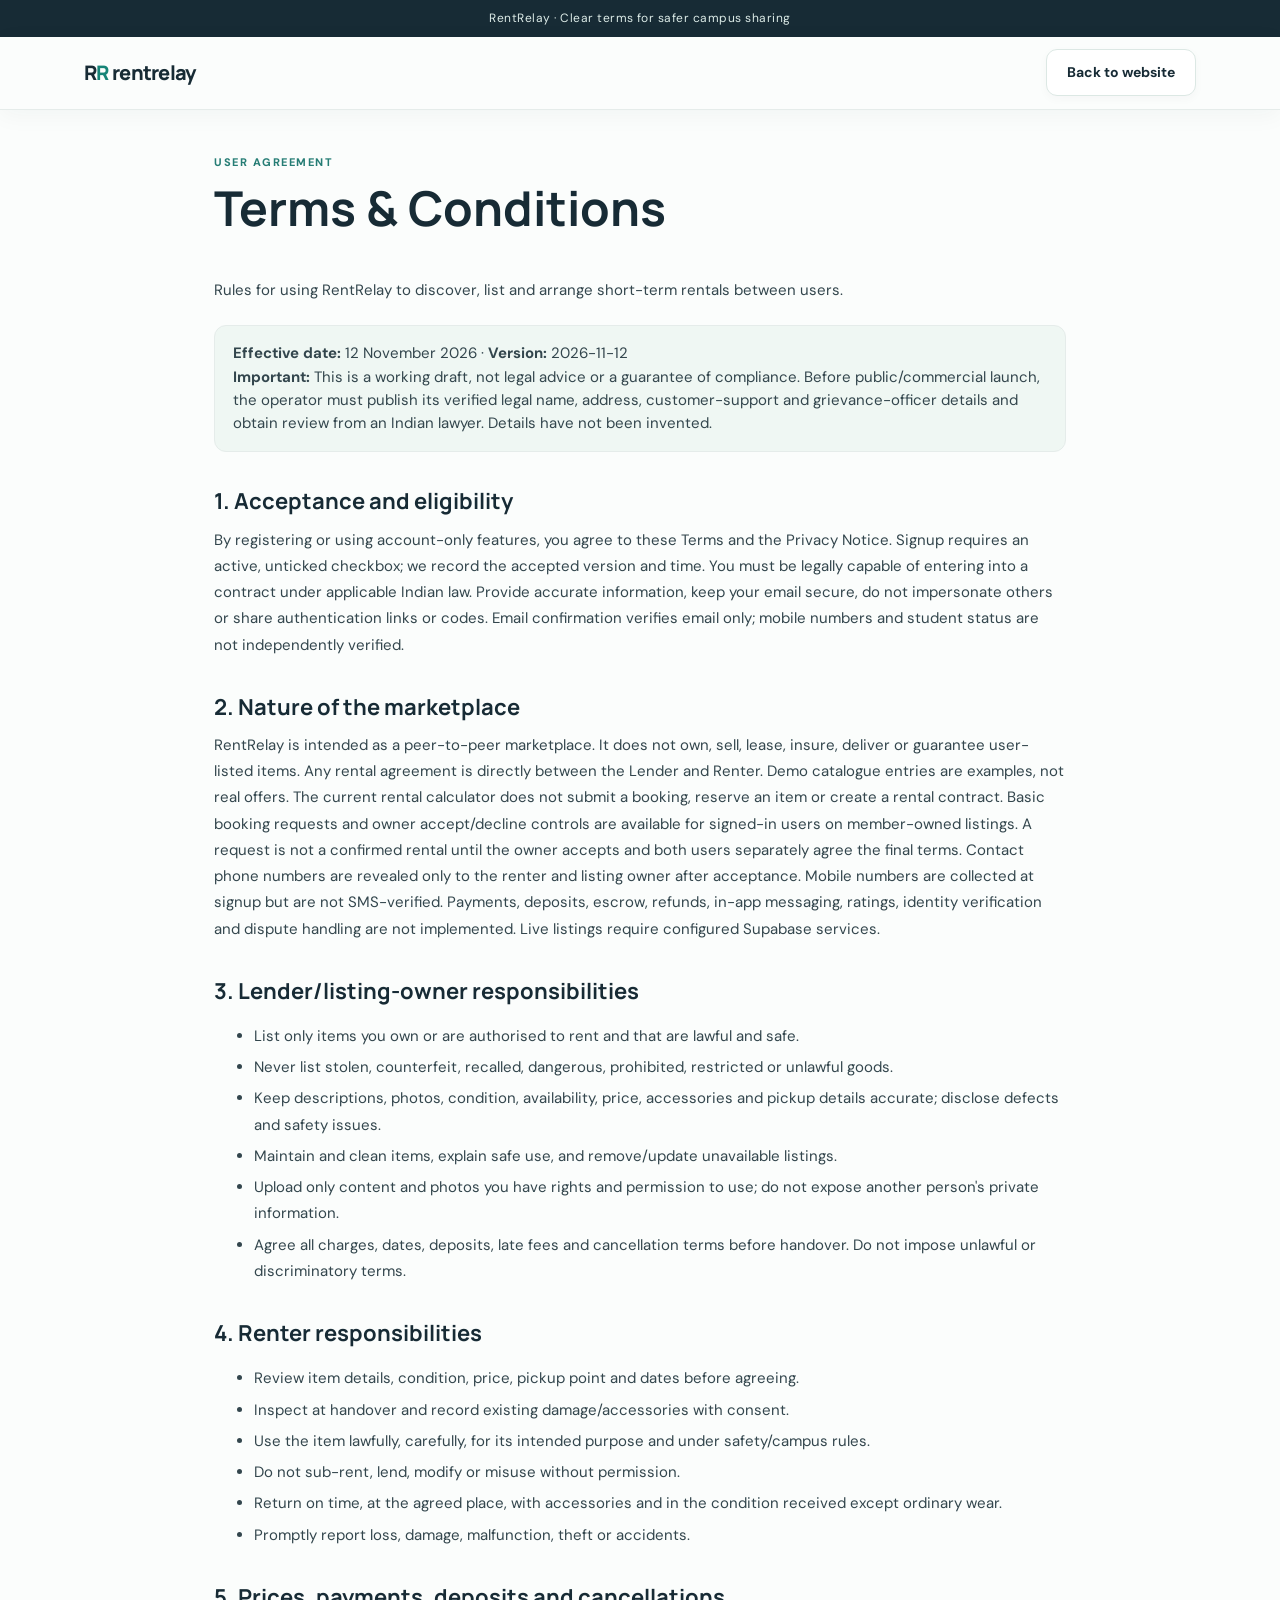
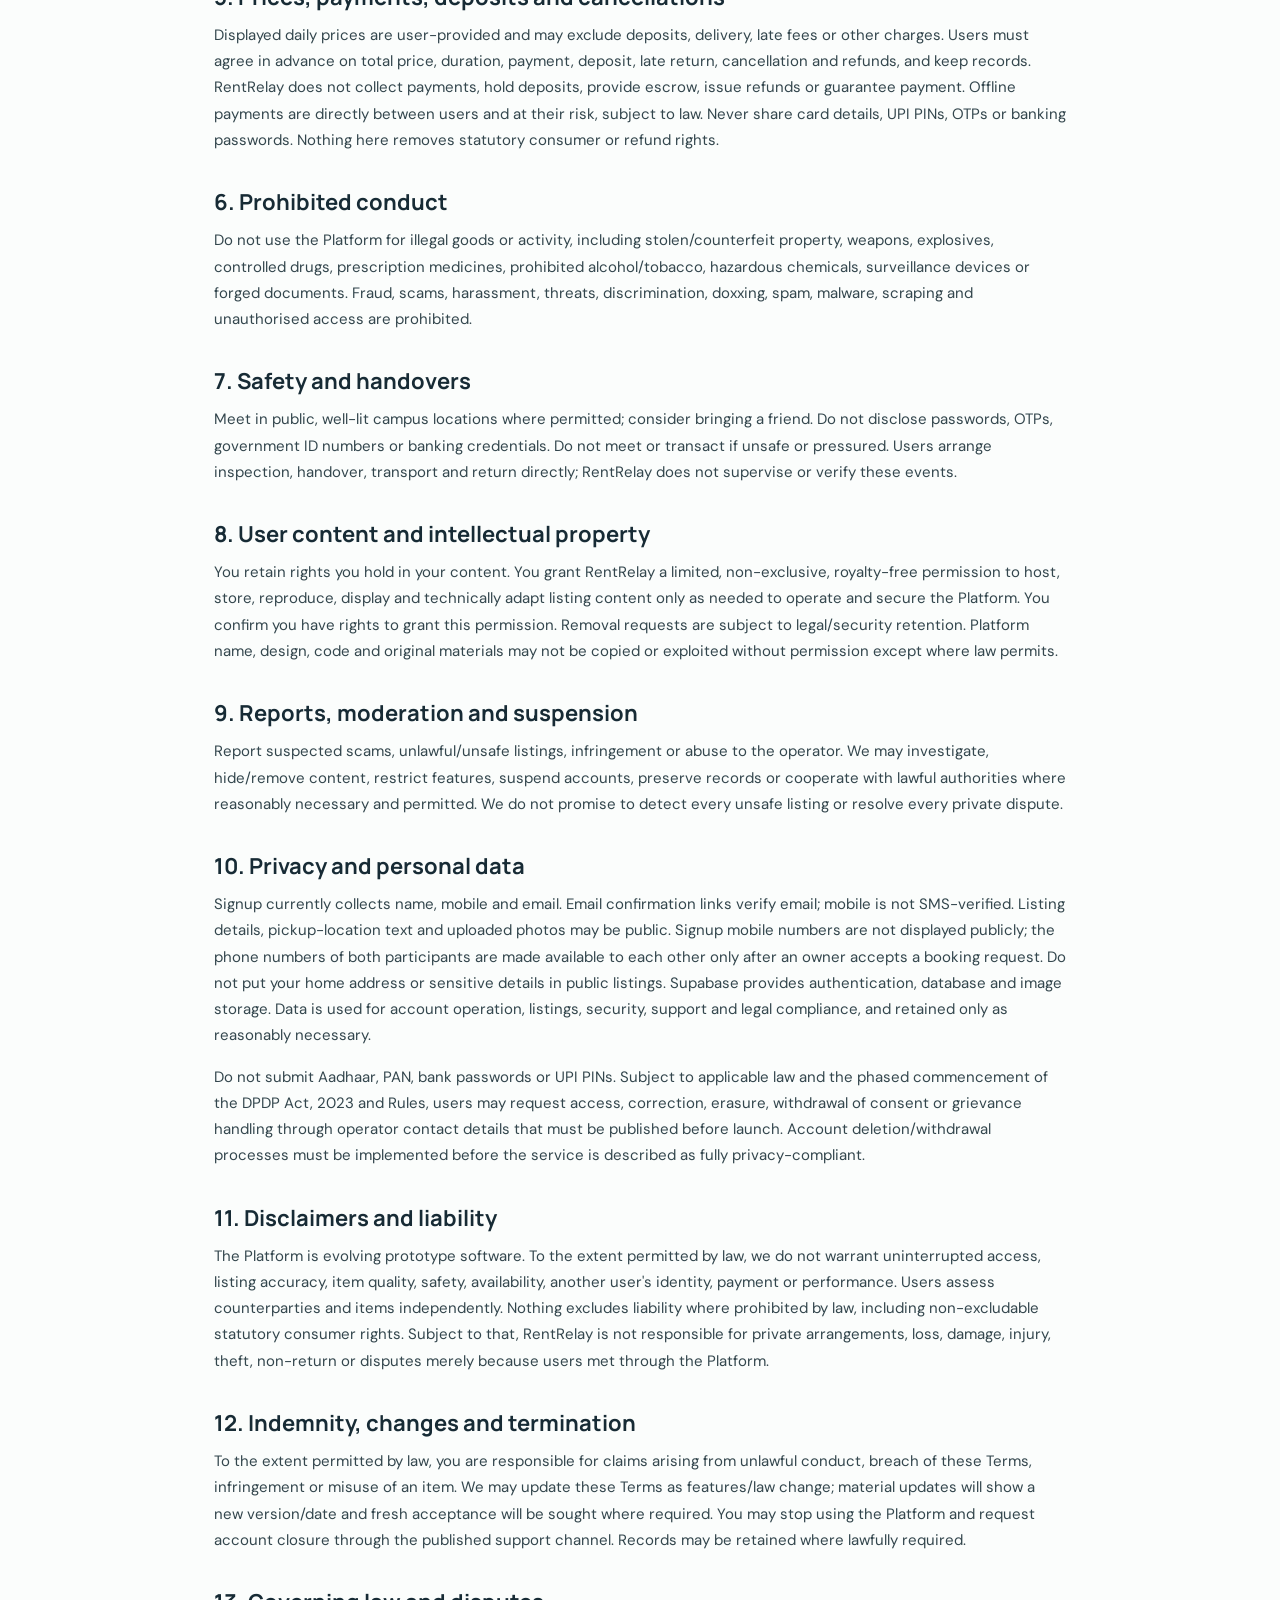
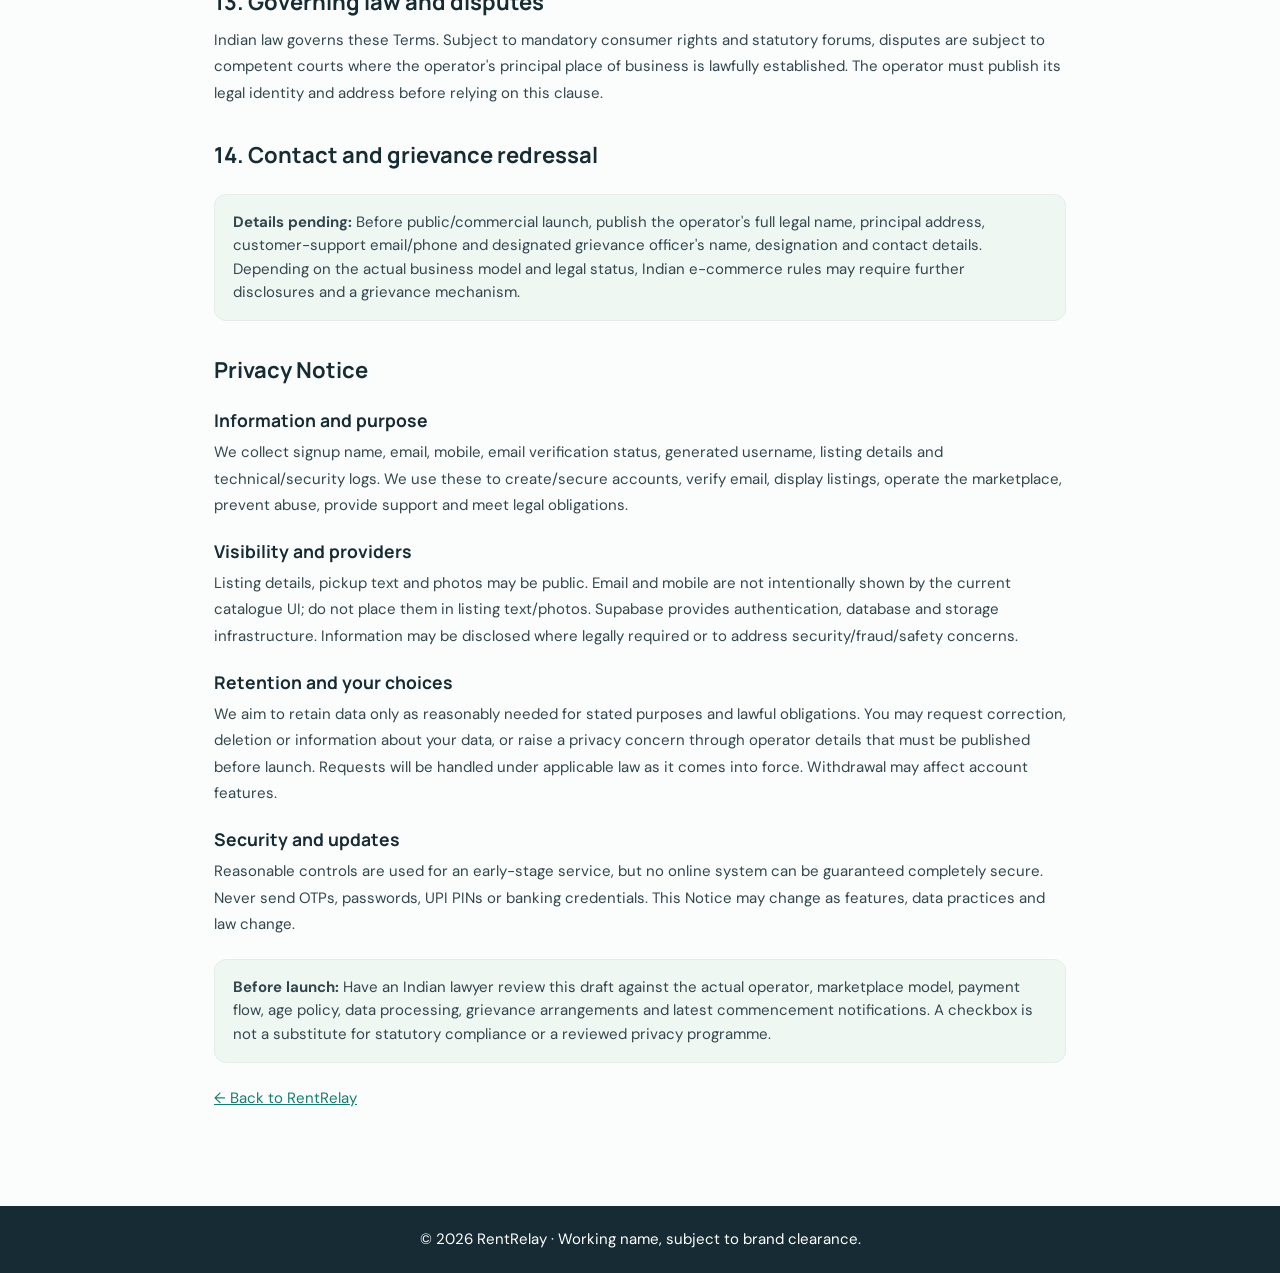
==== commit 9a9de603: "Update terms for email confirmation links" ====
--- a/terms.html
+++ b/terms.html
@@ -2,7 +2,7 @@
 <html lang="en-IN"><head><meta charset="utf-8"><meta name="viewport" content="width=device-width,initial-scale=1"><meta name="theme-color" content="#172b35"><title>Terms &amp; Conditions — RentRelay</title><meta name="description" content="Terms and privacy notice for RentRelay campus rentals."><link rel="preconnect" href="https://fonts.googleapis.com"><link href="https://fonts.googleapis.com/css2?family=DM+Sans:wght@400;500;600;700&family=Manrope:wght@500;600;700;800&display=swap" rel="stylesheet"><link rel="stylesheet" href="styles.css?v=10"><style>.legal{max-width:900px;margin:auto;padding:44px 24px 80px}.legal h1{font-size:clamp(32px,5vw,48px)}.legal h2{font-size:22px;margin:32px 0 8px}.legal h3{margin:20px 0 5px}.legal p,.legal li{line-height:1.75}.legal li{margin:5px 0}.notice{padding:16px 18px;background:#eff7f3;border:1px solid var(--line);border-radius:12px;margin:22px 0}.legal a{color:var(--brand);text-decoration:underline}.legalfoot{padding:22px;text-align:center;background:var(--navy);color:#fff}</style></head>
 <body><div class="topline">RentRelay · Clear terms for safer campus sharing</div><header class="site-header"><div class="header-in"><a class="logo" href="index.html">R<span>R</span> rentrelay</a><div class="header-actions"><a class="secondary" href="index.html">Back to website</a></div></div></header>
 <main class="legal"><span class="eyebrow">USER AGREEMENT</span><h1>Terms &amp; Conditions</h1><p>Rules for using RentRelay to discover, list and arrange short-term rentals between users.</p><div class="notice"><b>Effective date:</b> 12 November 2026 · <b>Version:</b> 2026-11-12<br><b>Important:</b> This is a working draft, not legal advice or a guarantee of compliance. Before public/commercial launch, the operator must publish its verified legal name, address, customer-support and grievance-officer details and obtain review from an Indian lawyer. Details have not been invented.</div>
-<h2>1. Acceptance and eligibility</h2><p>By registering or using account-only features, you agree to these Terms and the Privacy Notice. Signup requires an active, unticked checkbox; we record the accepted version and time. You must be legally capable of entering into a contract under applicable Indian law. Provide accurate information, keep your email secure, do not impersonate others or share OTPs. Email OTP verifies email only; mobile numbers and student status are not independently verified.</p>
+<h2>1. Acceptance and eligibility</h2><p>By registering or using account-only features, you agree to these Terms and the Privacy Notice. Signup requires an active, unticked checkbox; we record the accepted version and time. You must be legally capable of entering into a contract under applicable Indian law. Provide accurate information, keep your email secure, do not impersonate others or share authentication links or codes. Email confirmation verifies email only; mobile numbers and student status are not independently verified.</p>
 <h2>2. Nature of the marketplace</h2><p>RentRelay is intended as a peer-to-peer marketplace. It does not own, sell, lease, insure, deliver or guarantee user-listed items. Any rental agreement is directly between the Lender and Renter. Demo catalogue entries are examples, not real offers. The current rental calculator does not submit a booking, reserve an item or create a rental contract. Basic booking requests and owner accept/decline controls are available for signed-in users on member-owned listings. A request is not a confirmed rental until the owner accepts and both users separately agree the final terms. Contact phone numbers are revealed only to the renter and listing owner after acceptance. Mobile numbers are collected at signup but are not SMS-verified. Payments, deposits, escrow, refunds, in-app messaging, ratings, identity verification and dispute handling are not implemented. Live listings require configured Supabase services.</p>
 <h2>3. Lender/listing-owner responsibilities</h2><ul><li>List only items you own or are authorised to rent and that are lawful and safe.</li><li>Never list stolen, counterfeit, recalled, dangerous, prohibited, restricted or unlawful goods.</li><li>Keep descriptions, photos, condition, availability, price, accessories and pickup details accurate; disclose defects and safety issues.</li><li>Maintain and clean items, explain safe use, and remove/update unavailable listings.</li><li>Upload only content and photos you have rights and permission to use; do not expose another person's private information.</li><li>Agree all charges, dates, deposits, late fees and cancellation terms before handover. Do not impose unlawful or discriminatory terms.</li></ul>
 <h2>4. Renter responsibilities</h2><ul><li>Review item details, condition, price, pickup point and dates before agreeing.</li><li>Inspect at handover and record existing damage/accessories with consent.</li><li>Use the item lawfully, carefully, for its intended purpose and under safety/campus rules.</li><li>Do not sub-rent, lend, modify or misuse without permission.</li><li>Return on time, at the agreed place, with accessories and in the condition received except ordinary wear.</li><li>Promptly report loss, damage, malfunction, theft or accidents.</li></ul>
@@ -11,7 +11,7 @@
 <h2>7. Safety and handovers</h2><p>Meet in public, well-lit campus locations where permitted; consider bringing a friend. Do not disclose passwords, OTPs, government ID numbers or banking credentials. Do not meet or transact if unsafe or pressured. Users arrange inspection, handover, transport and return directly; RentRelay does not supervise or verify these events.</p>
 <h2>8. User content and intellectual property</h2><p>You retain rights you hold in your content. You grant RentRelay a limited, non-exclusive, royalty-free permission to host, store, reproduce, display and technically adapt listing content only as needed to operate and secure the Platform. You confirm you have rights to grant this permission. Removal requests are subject to legal/security retention. Platform name, design, code and original materials may not be copied or exploited without permission except where law permits.</p>
 <h2>9. Reports, moderation and suspension</h2><p>Report suspected scams, unlawful/unsafe listings, infringement or abuse to the operator. We may investigate, hide/remove content, restrict features, suspend accounts, preserve records or cooperate with lawful authorities where reasonably necessary and permitted. We do not promise to detect every unsafe listing or resolve every private dispute.</p>
-<h2>10. Privacy and personal data</h2><p>Signup currently collects name, mobile and email. Email OTP verifies email; mobile is not SMS-verified. Listing details, pickup-location text and uploaded photos may be public. Signup mobile numbers are not displayed publicly; the phone numbers of both participants are made available to each other only after an owner accepts a booking request. Do not put your home address or sensitive details in public listings. Supabase provides authentication, database and image storage. Data is used for account operation, listings, security, support and legal compliance, and retained only as reasonably necessary.</p><p>Do not submit Aadhaar, PAN, bank passwords or UPI PINs. Subject to applicable law and the phased commencement of the DPDP Act, 2023 and Rules, users may request access, correction, erasure, withdrawal of consent or grievance handling through operator contact details that must be published before launch. Account deletion/withdrawal processes must be implemented before the service is described as fully privacy-compliant.</p>
+<h2>10. Privacy and personal data</h2><p>Signup currently collects name, mobile and email. Email confirmation links verify email; mobile is not SMS-verified. Listing details, pickup-location text and uploaded photos may be public. Signup mobile numbers are not displayed publicly; the phone numbers of both participants are made available to each other only after an owner accepts a booking request. Do not put your home address or sensitive details in public listings. Supabase provides authentication, database and image storage. Data is used for account operation, listings, security, support and legal compliance, and retained only as reasonably necessary.</p><p>Do not submit Aadhaar, PAN, bank passwords or UPI PINs. Subject to applicable law and the phased commencement of the DPDP Act, 2023 and Rules, users may request access, correction, erasure, withdrawal of consent or grievance handling through operator contact details that must be published before launch. Account deletion/withdrawal processes must be implemented before the service is described as fully privacy-compliant.</p>
 <h2>11. Disclaimers and liability</h2><p>The Platform is evolving prototype software. To the extent permitted by law, we do not warrant uninterrupted access, listing accuracy, item quality, safety, availability, another user's identity, payment or performance. Users assess counterparties and items independently. Nothing excludes liability where prohibited by law, including non-excludable statutory consumer rights. Subject to that, RentRelay is not responsible for private arrangements, loss, damage, injury, theft, non-return or disputes merely because users met through the Platform.</p>
 <h2>12. Indemnity, changes and termination</h2><p>To the extent permitted by law, you are responsible for claims arising from unlawful conduct, breach of these Terms, infringement or misuse of an item. We may update these Terms as features/law change; material updates will show a new version/date and fresh acceptance will be sought where required. You may stop using the Platform and request account closure through the published support channel. Records may be retained where lawfully required.</p>
 <h2>13. Governing law and disputes</h2><p>Indian law governs these Terms. Subject to mandatory consumer rights and statutory forums, disputes are subject to competent courts where the operator's principal place of business is lawfully established. The operator must publish its legal identity and address before relying on this clause.</p>
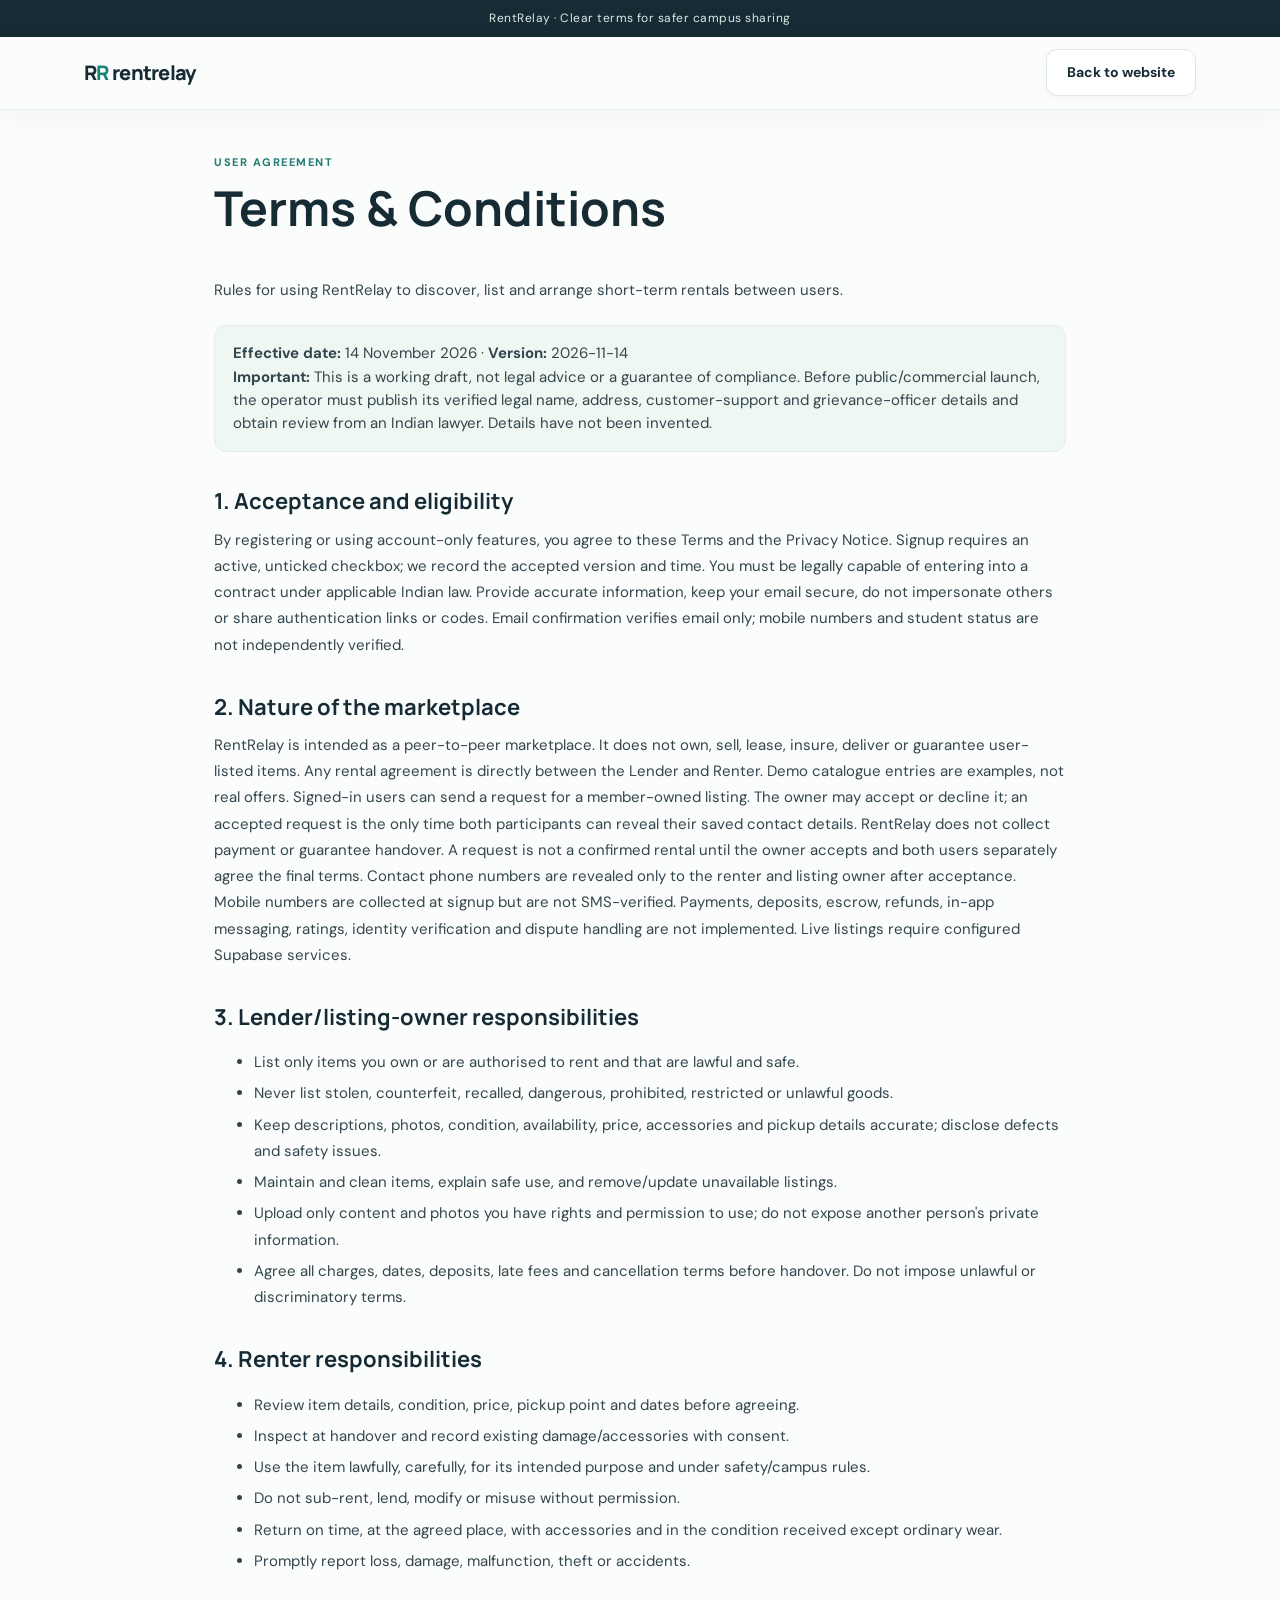
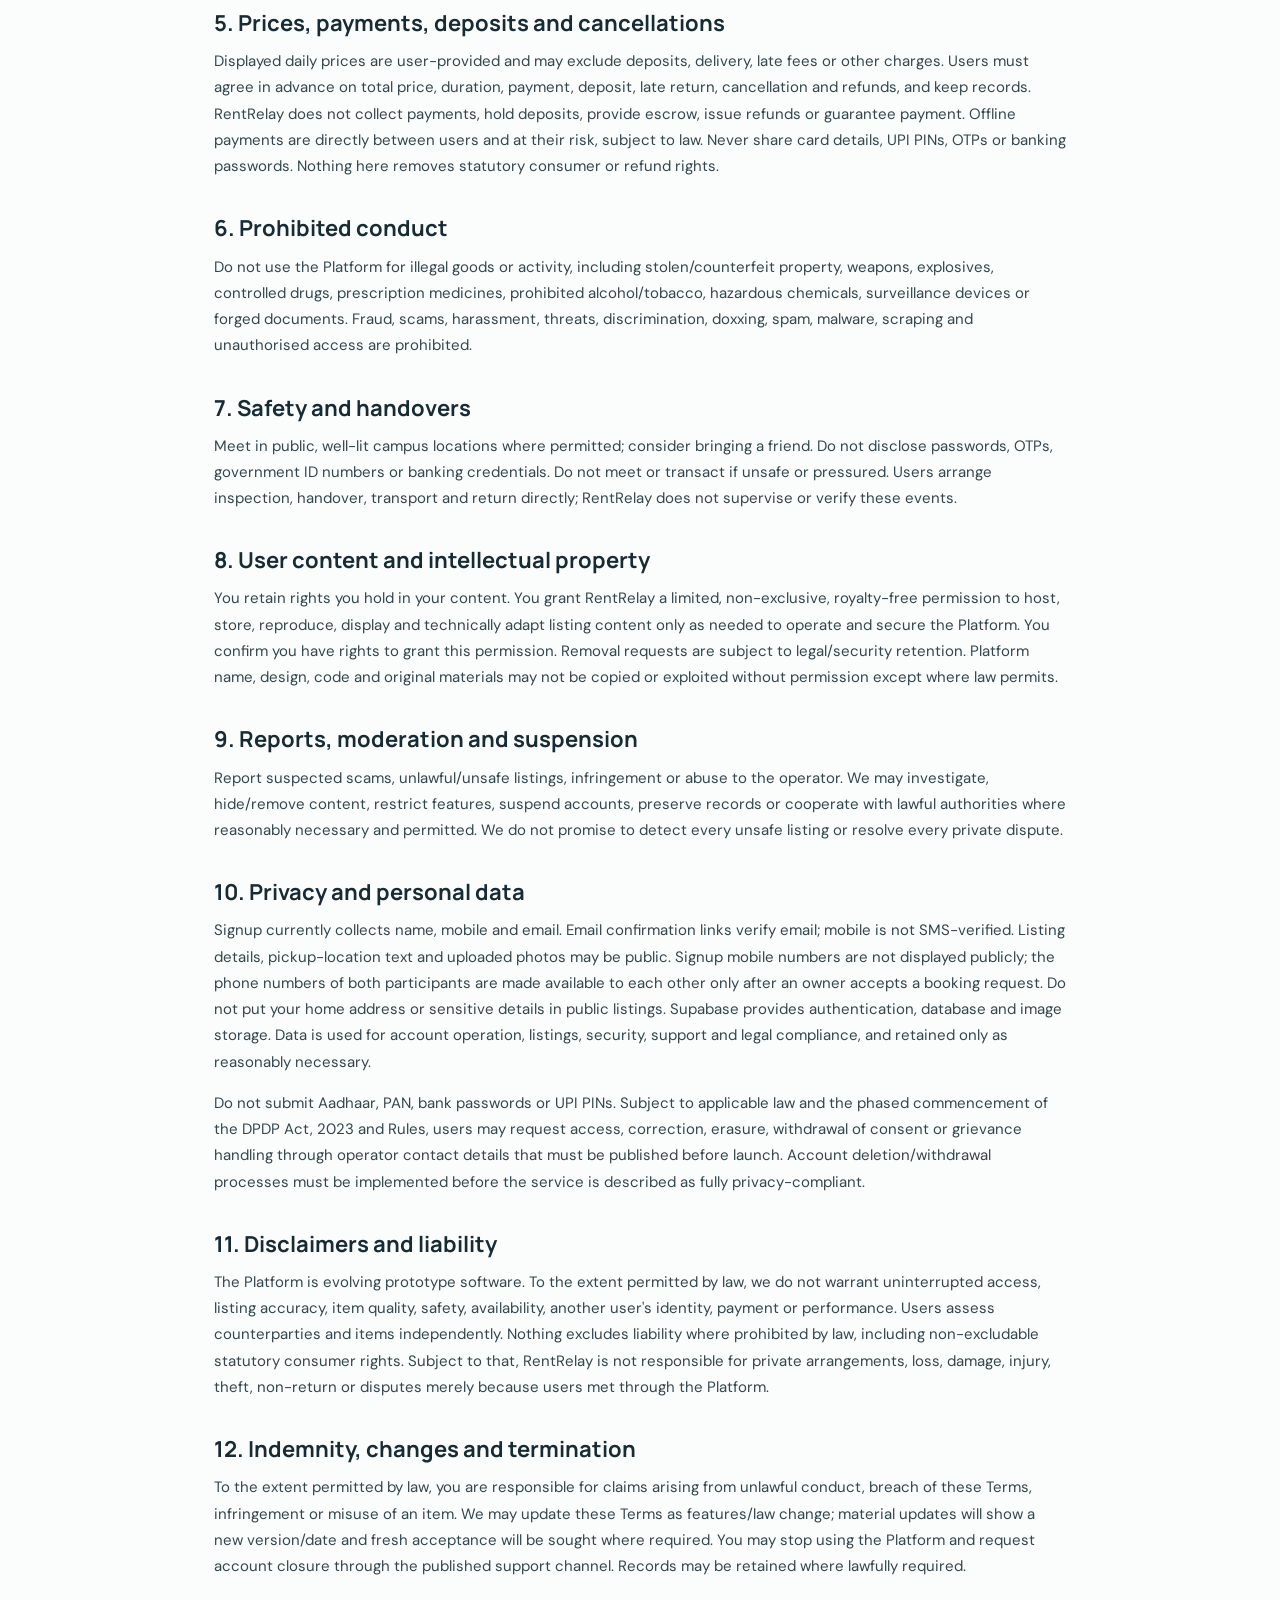
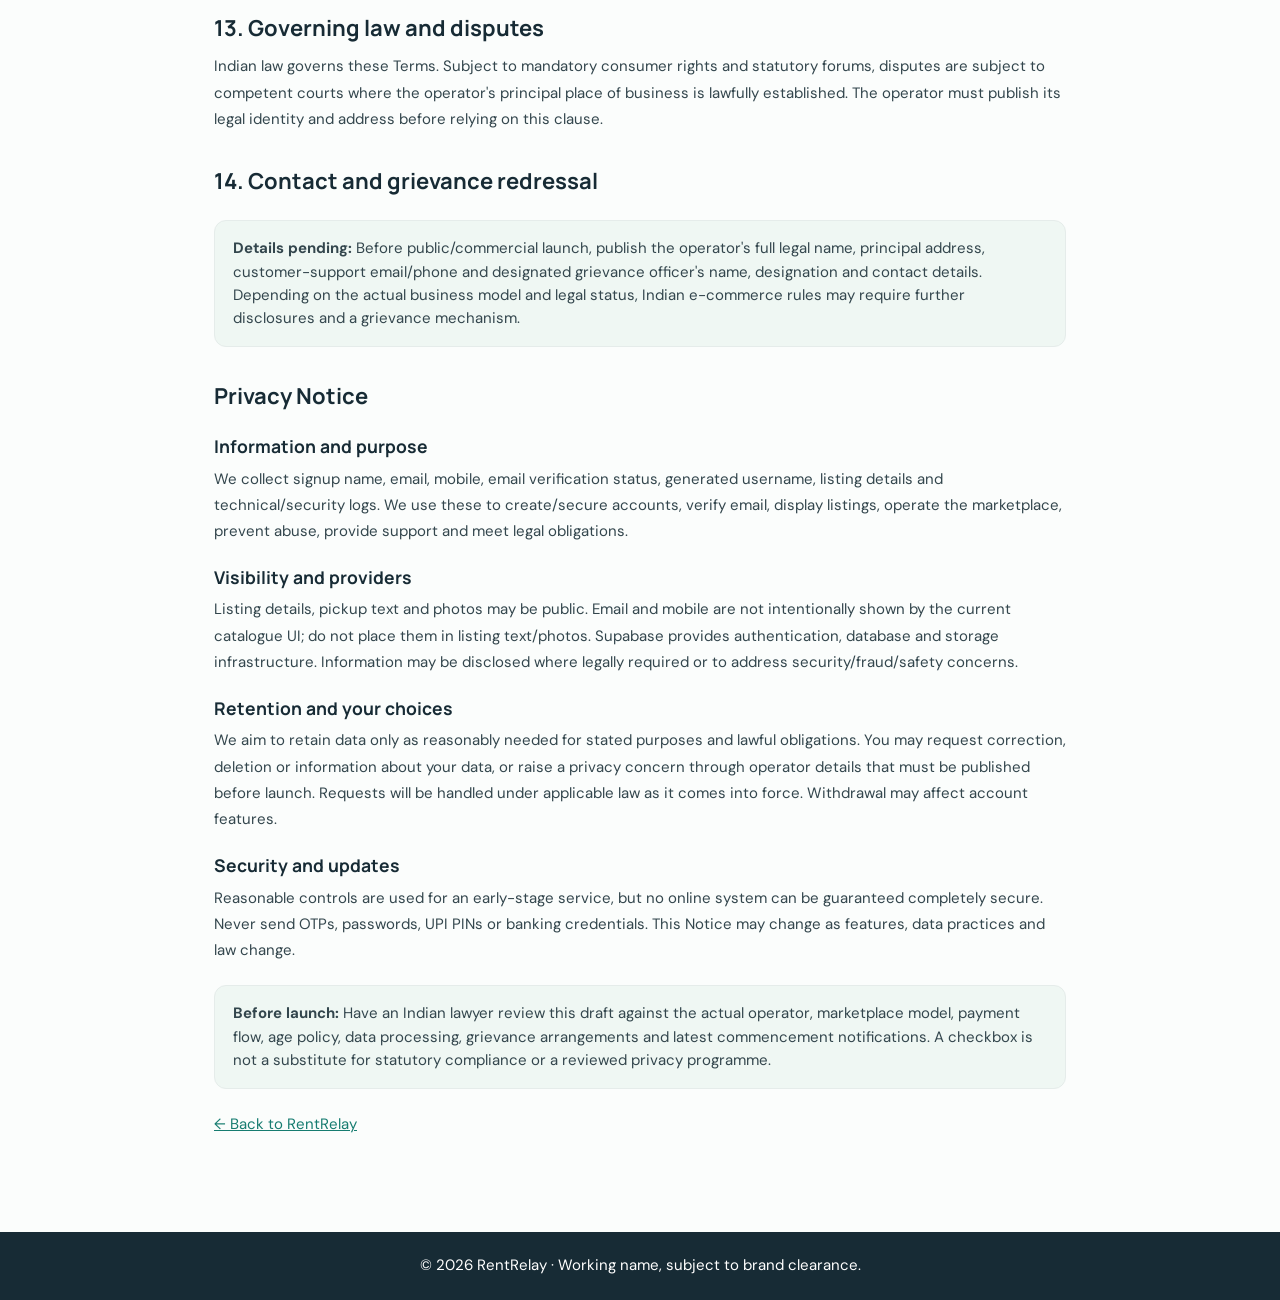
==== commit d07be88f: "Align terms version and booking privacy wording" ====
--- a/terms.html
+++ b/terms.html
@@ -1,9 +1,9 @@
 <!doctype html>
-<html lang="en-IN"><head><meta charset="utf-8"><meta name="viewport" content="width=device-width,initial-scale=1"><meta name="theme-color" content="#172b35"><title>Terms &amp; Conditions — RentRelay</title><meta name="description" content="Terms and privacy notice for RentRelay campus rentals."><link rel="preconnect" href="https://fonts.googleapis.com"><link href="https://fonts.googleapis.com/css2?family=DM+Sans:wght@400;500;600;700&family=Manrope:wght@500;600;700;800&display=swap" rel="stylesheet"><link rel="stylesheet" href="styles.css?v=10"><style>.legal{max-width:900px;margin:auto;padding:44px 24px 80px}.legal h1{font-size:clamp(32px,5vw,48px)}.legal h2{font-size:22px;margin:32px 0 8px}.legal h3{margin:20px 0 5px}.legal p,.legal li{line-height:1.75}.legal li{margin:5px 0}.notice{padding:16px 18px;background:#eff7f3;border:1px solid var(--line);border-radius:12px;margin:22px 0}.legal a{color:var(--brand);text-decoration:underline}.legalfoot{padding:22px;text-align:center;background:var(--navy);color:#fff}</style></head>
+<html lang="en-IN"><head><meta charset="utf-8"><meta name="viewport" content="width=device-width,initial-scale=1"><meta name="theme-color" content="#172b35"><title>Terms &amp; Conditions — RentRelay</title><meta name="description" content="Terms and privacy notice for RentRelay campus rentals."><link rel="preconnect" href="https://fonts.googleapis.com"><link href="https://fonts.googleapis.com/css2?family=DM+Sans:wght@400;500;600;700&family=Manrope:wght@500;600;700;800&display=swap" rel="stylesheet"><link rel="stylesheet" href="styles.css?v=14"><style>.legal{max-width:900px;margin:auto;padding:44px 24px 80px}.legal h1{font-size:clamp(32px,5vw,48px)}.legal h2{font-size:22px;margin:32px 0 8px}.legal h3{margin:20px 0 5px}.legal p,.legal li{line-height:1.75}.legal li{margin:5px 0}.notice{padding:16px 18px;background:#eff7f3;border:1px solid var(--line);border-radius:12px;margin:22px 0}.legal a{color:var(--brand);text-decoration:underline}.legalfoot{padding:22px;text-align:center;background:var(--navy);color:#fff}</style></head>
 <body><div class="topline">RentRelay · Clear terms for safer campus sharing</div><header class="site-header"><div class="header-in"><a class="logo" href="index.html">R<span>R</span> rentrelay</a><div class="header-actions"><a class="secondary" href="index.html">Back to website</a></div></div></header>
-<main class="legal"><span class="eyebrow">USER AGREEMENT</span><h1>Terms &amp; Conditions</h1><p>Rules for using RentRelay to discover, list and arrange short-term rentals between users.</p><div class="notice"><b>Effective date:</b> 12 November 2026 · <b>Version:</b> 2026-11-12<br><b>Important:</b> This is a working draft, not legal advice or a guarantee of compliance. Before public/commercial launch, the operator must publish its verified legal name, address, customer-support and grievance-officer details and obtain review from an Indian lawyer. Details have not been invented.</div>
+<main class="legal"><span class="eyebrow">USER AGREEMENT</span><h1>Terms &amp; Conditions</h1><p>Rules for using RentRelay to discover, list and arrange short-term rentals between users.</p><div class="notice"><b>Effective date:</b> 14 November 2026 · <b>Version:</b> 2026-11-14<br><b>Important:</b> This is a working draft, not legal advice or a guarantee of compliance. Before public/commercial launch, the operator must publish its verified legal name, address, customer-support and grievance-officer details and obtain review from an Indian lawyer. Details have not been invented.</div>
 <h2>1. Acceptance and eligibility</h2><p>By registering or using account-only features, you agree to these Terms and the Privacy Notice. Signup requires an active, unticked checkbox; we record the accepted version and time. You must be legally capable of entering into a contract under applicable Indian law. Provide accurate information, keep your email secure, do not impersonate others or share authentication links or codes. Email confirmation verifies email only; mobile numbers and student status are not independently verified.</p>
-<h2>2. Nature of the marketplace</h2><p>RentRelay is intended as a peer-to-peer marketplace. It does not own, sell, lease, insure, deliver or guarantee user-listed items. Any rental agreement is directly between the Lender and Renter. Demo catalogue entries are examples, not real offers. The current rental calculator does not submit a booking, reserve an item or create a rental contract. Basic booking requests and owner accept/decline controls are available for signed-in users on member-owned listings. A request is not a confirmed rental until the owner accepts and both users separately agree the final terms. Contact phone numbers are revealed only to the renter and listing owner after acceptance. Mobile numbers are collected at signup but are not SMS-verified. Payments, deposits, escrow, refunds, in-app messaging, ratings, identity verification and dispute handling are not implemented. Live listings require configured Supabase services.</p>
+<h2>2. Nature of the marketplace</h2><p>RentRelay is intended as a peer-to-peer marketplace. It does not own, sell, lease, insure, deliver or guarantee user-listed items. Any rental agreement is directly between the Lender and Renter. Demo catalogue entries are examples, not real offers. Signed-in users can send a request for a member-owned listing. The owner may accept or decline it; an accepted request is the only time both participants can reveal their saved contact details. RentRelay does not collect payment or guarantee handover. A request is not a confirmed rental until the owner accepts and both users separately agree the final terms. Contact phone numbers are revealed only to the renter and listing owner after acceptance. Mobile numbers are collected at signup but are not SMS-verified. Payments, deposits, escrow, refunds, in-app messaging, ratings, identity verification and dispute handling are not implemented. Live listings require configured Supabase services.</p>
 <h2>3. Lender/listing-owner responsibilities</h2><ul><li>List only items you own or are authorised to rent and that are lawful and safe.</li><li>Never list stolen, counterfeit, recalled, dangerous, prohibited, restricted or unlawful goods.</li><li>Keep descriptions, photos, condition, availability, price, accessories and pickup details accurate; disclose defects and safety issues.</li><li>Maintain and clean items, explain safe use, and remove/update unavailable listings.</li><li>Upload only content and photos you have rights and permission to use; do not expose another person's private information.</li><li>Agree all charges, dates, deposits, late fees and cancellation terms before handover. Do not impose unlawful or discriminatory terms.</li></ul>
 <h2>4. Renter responsibilities</h2><ul><li>Review item details, condition, price, pickup point and dates before agreeing.</li><li>Inspect at handover and record existing damage/accessories with consent.</li><li>Use the item lawfully, carefully, for its intended purpose and under safety/campus rules.</li><li>Do not sub-rent, lend, modify or misuse without permission.</li><li>Return on time, at the agreed place, with accessories and in the condition received except ordinary wear.</li><li>Promptly report loss, damage, malfunction, theft or accidents.</li></ul>
 <h2>5. Prices, payments, deposits and cancellations</h2><p>Displayed daily prices are user-provided and may exclude deposits, delivery, late fees or other charges. Users must agree in advance on total price, duration, payment, deposit, late return, cancellation and refunds, and keep records. RentRelay does not collect payments, hold deposits, provide escrow, issue refunds or guarantee payment. Offline payments are directly between users and at their risk, subject to law. Never share card details, UPI PINs, OTPs or banking passwords. Nothing here removes statutory consumer or refund rights.</p>
--- a/styles.css
+++ b/styles.css
@@ -10,12 +10,12 @@
 html{scroll-behavior:smooth;scroll-padding-top:90px}
 body{margin:0;font-family:'DM Sans',system-ui,sans-serif;font-size:15px;line-height:1.55;color:var(--text);background:#fff}
 h1,h2,h3,h4,p{margin-top:0}
-h1,h2,h3,h4,.logo,.price,.big-price{font-family:Manrope,'DM Sans',sans-serif;color:var(--navy)}
+h1,h2,h3,h4,.logo,.price,.big-price{font-family:Manrope,'DM Sans',system-ui,sans-serif;color:var(--navy)}
 button,input,select{font:inherit;color:inherit}
 button,a{cursor:pointer}
 a{color:inherit;text-decoration:none}
 :focus-visible{outline:3px solid #b79af0;outline-offset:2px}
-.hidden{display:none!important}
+.hidden{display:none!important}\n[hidden]{display:none!important}
 .wrap{max-width:1160px;margin:0 auto;padding:0 24px}
 .eyebrow{display:block;font-size:11px;font-weight:800;letter-spacing:.14em;color:var(--c)}
 
@@ -501,3 +501,39 @@
   #listingStatus{margin-top:12px;font-size:11px}
   #resultCount{font-size:12px}
 }
+
+
+/* Listing contact visibility and request inbox */
+.contact-panel{margin:14px 0;padding:14px 16px;border:1px solid var(--line);border-radius:14px;background:#f5faf8;line-height:1.55}
+.contact-panel b{display:block;margin-bottom:4px;color:var(--navy)}
+.contact-panel p{margin:3px 0;font-size:14px}
+.contact-panel a{font-weight:800;color:var(--brand);text-decoration:underline;text-underline-offset:2px}
+.contact-panel small{display:block;margin-top:5px;color:var(--muted);font-size:12px}
+.booking-card{padding:15px;margin:12px 0;border:1px solid var(--line);border-radius:14px;background:#fff}
+.booking-card p{margin:7px 0;line-height:1.5}
+.contact-details{margin-top:10px;padding:10px;border-radius:10px;background:#f5faf8;overflow-wrap:anywhere}
+
+
+/* Reliability, accessibility and narrow-screen fixes */
+body.modal-open{overflow:hidden}
+.toast{z-index:1000;max-width:min(92vw,420px);overflow-wrap:anywhere}
+@media(max-width:760px){
+  .header-in{gap:10px;padding:0 14px}
+  .header-actions{gap:6px}
+  .header-actions .primary,.header-actions .secondary{padding:9px 10px;font-size:12px}
+  .hero{grid-template-columns:minmax(0,1fr);padding:40px 16px}
+  .hero-search{width:100%;min-width:0}
+  .hero-search input{min-width:0;flex:1}
+  .hero-search button{flex:0 0 auto}
+  .toolbar,.catalog-controls{min-width:0;max-width:100%}
+  .wrap{padding-left:16px;padding-right:16px}
+}
+@media(max-width:380px){
+  .header-in{padding:0 10px}
+  .logo{font-size:17px}
+  .header-actions{gap:4px}
+  .header-actions .primary,.header-actions .secondary{padding:8px;font-size:11px}
+  .hero-search{gap:5px}
+  .hero-search button{padding:10px 12px}
+  .catalog-controls{grid-template-columns:minmax(0,1fr) minmax(0,1fr)}
+}
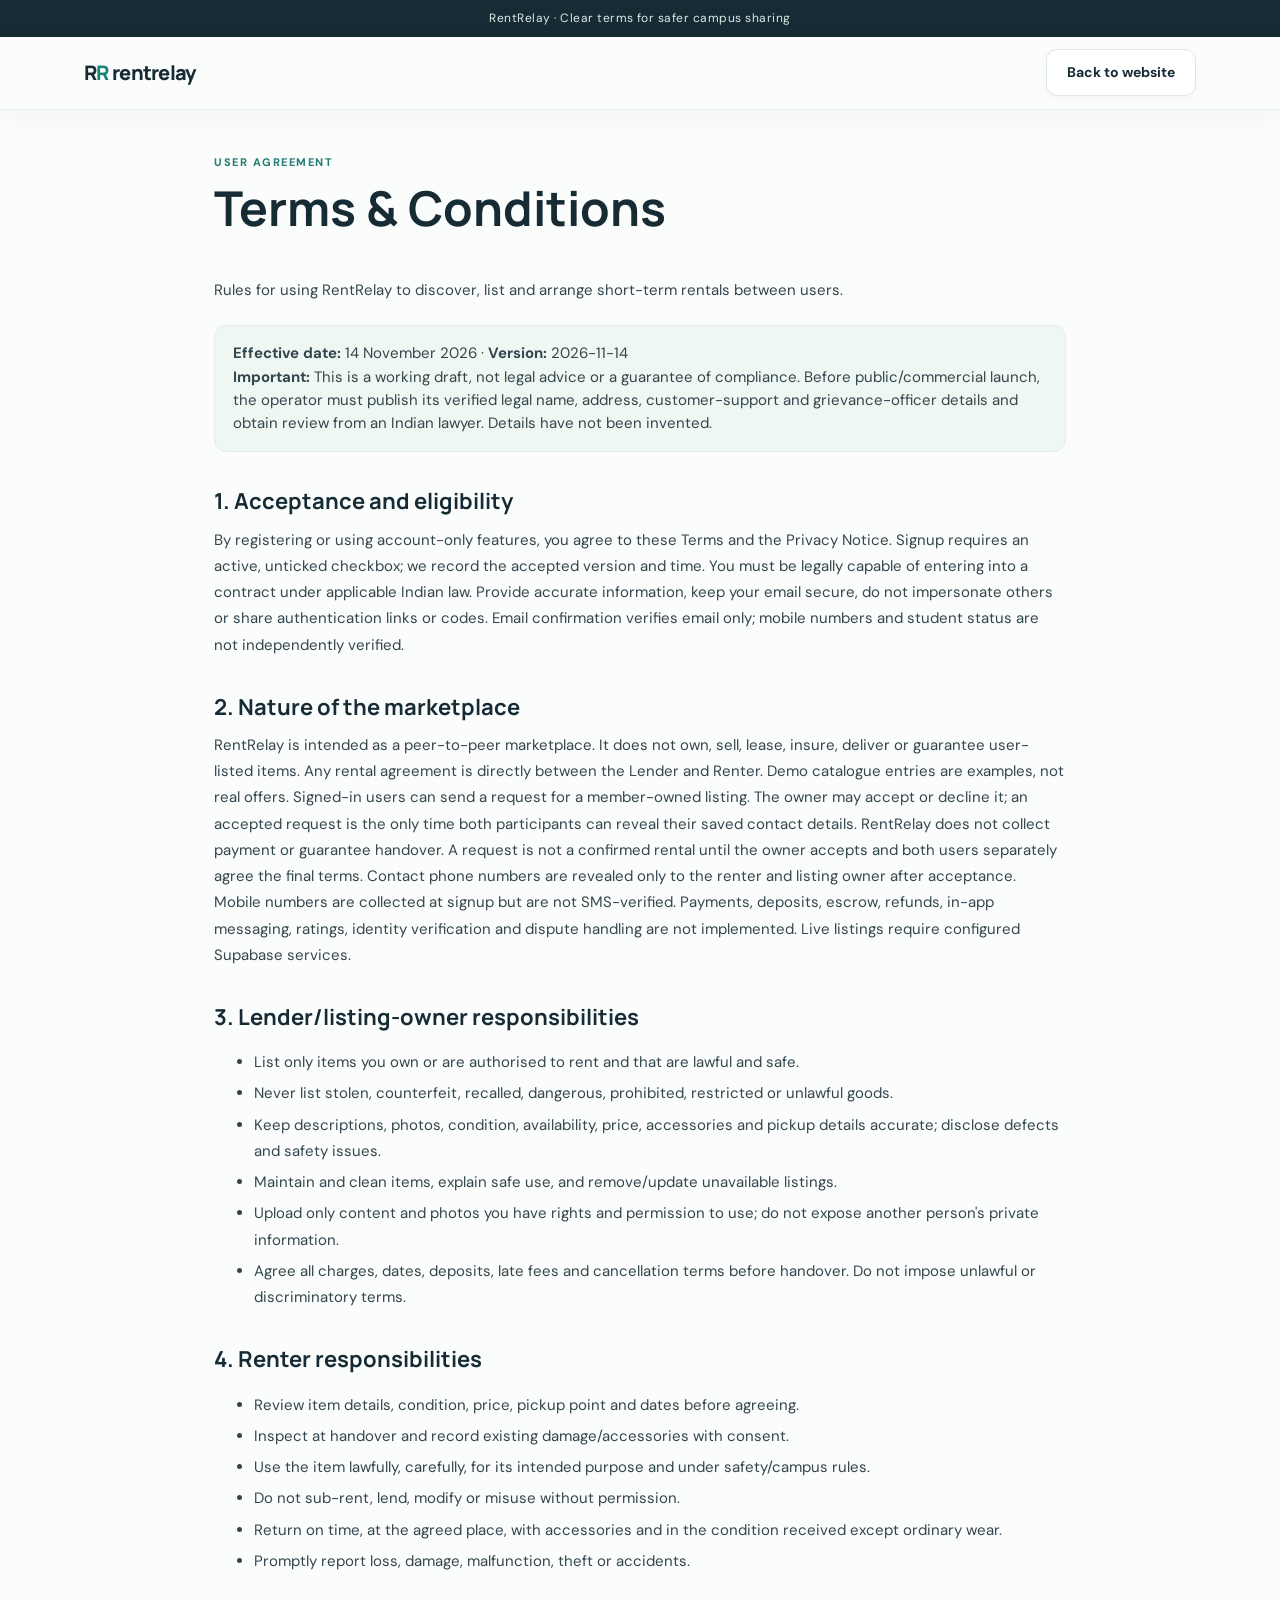
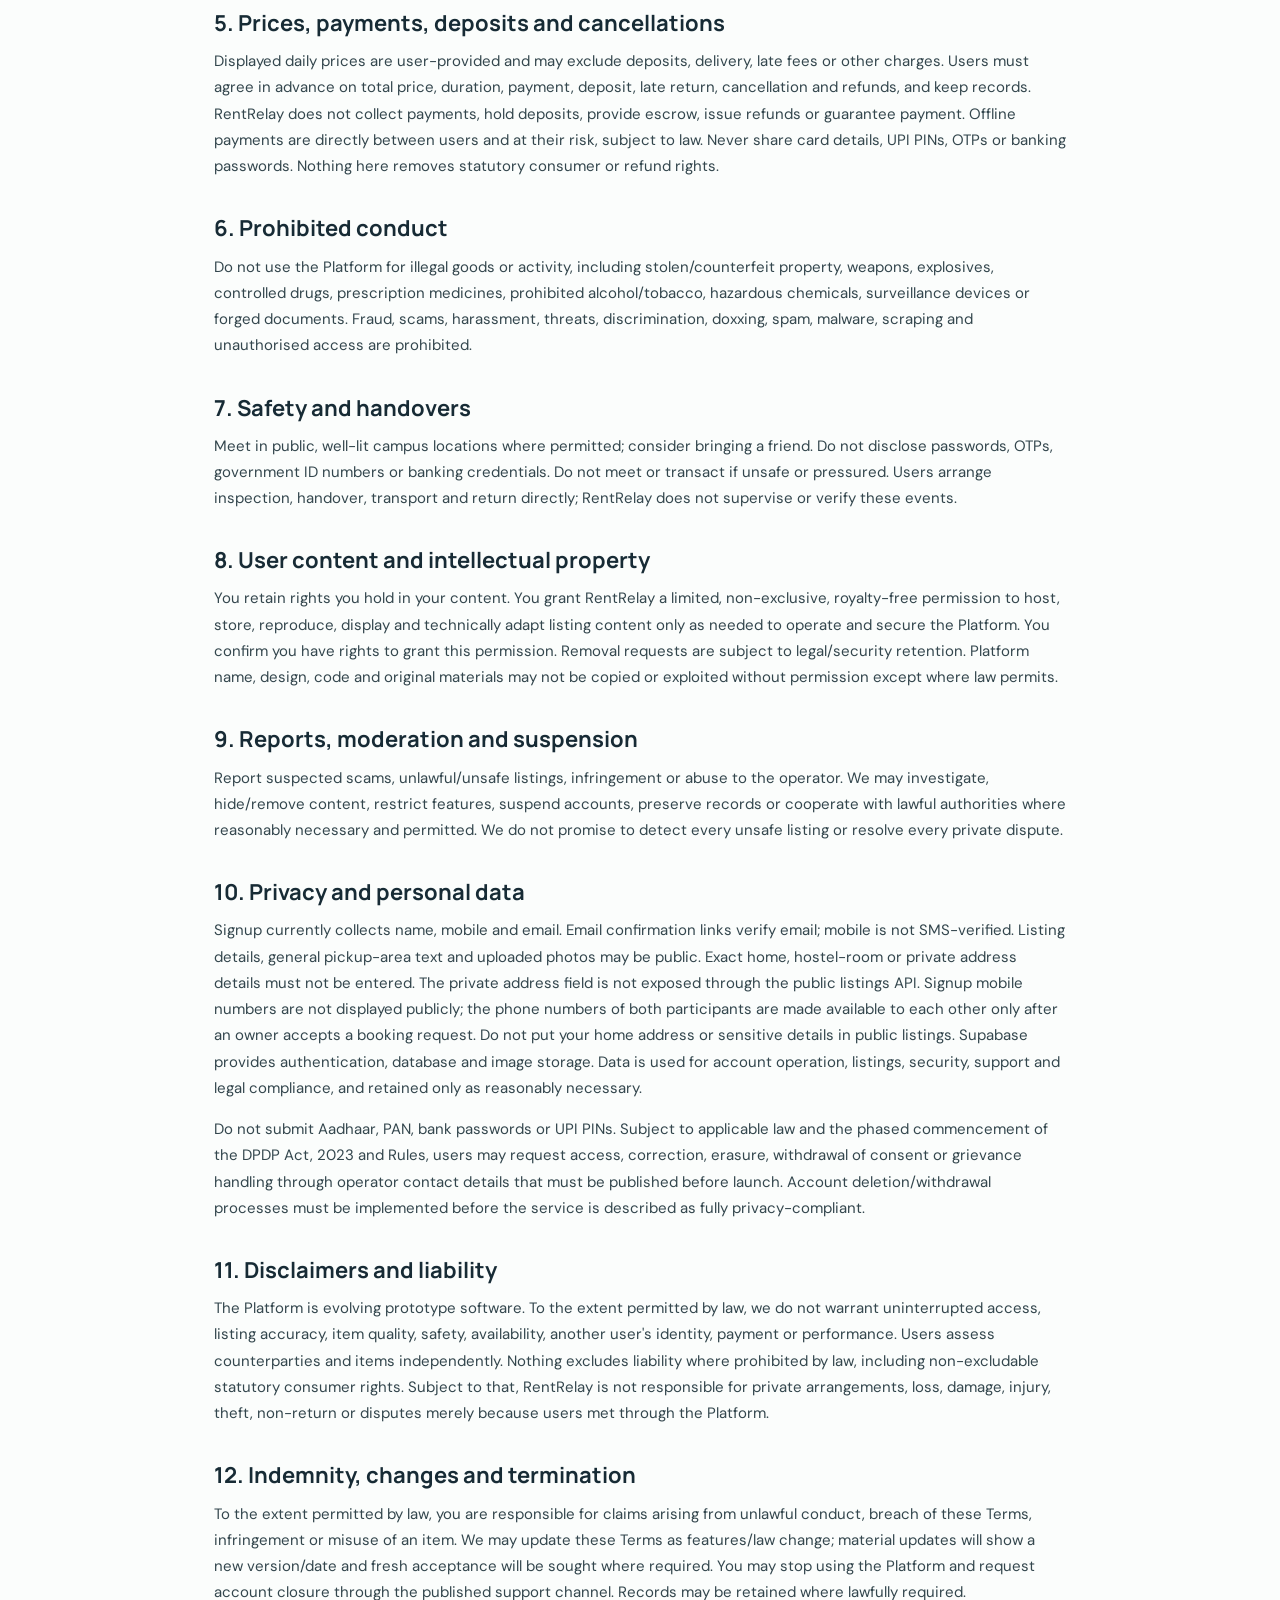
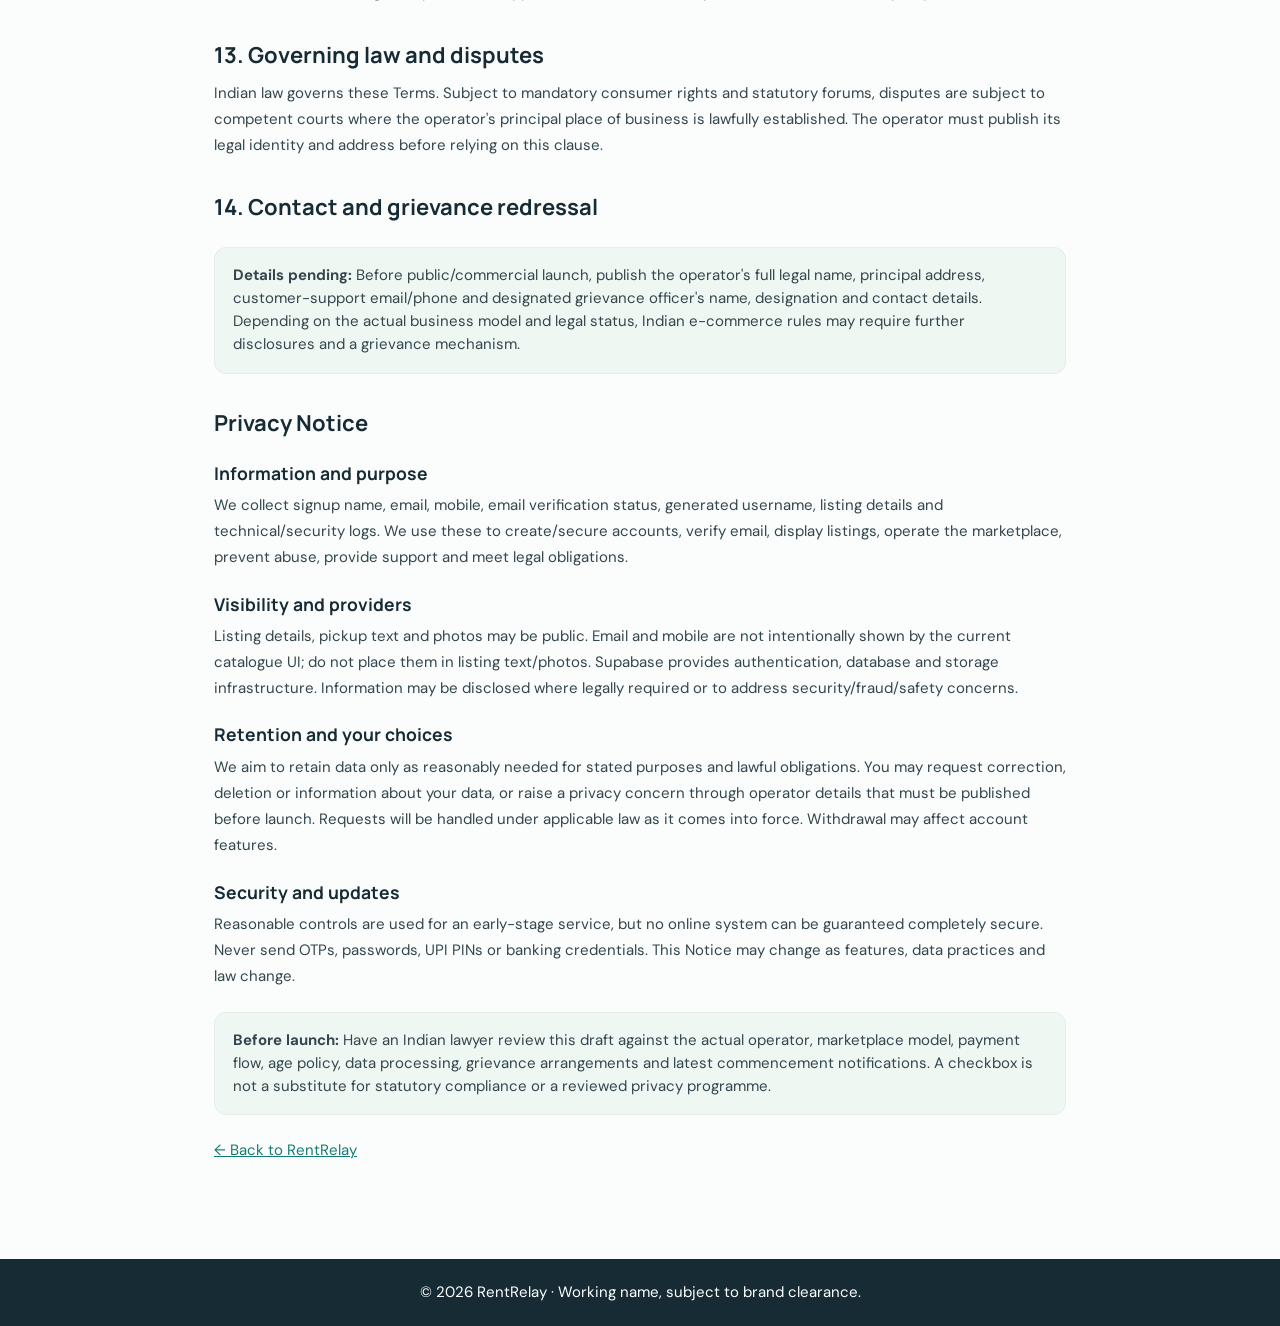
==== commit c0ba2ca1: "Clarify public pickup area and private address handling" ====
--- a/terms.html
+++ b/terms.html
@@ -11,7 +11,7 @@
 <h2>7. Safety and handovers</h2><p>Meet in public, well-lit campus locations where permitted; consider bringing a friend. Do not disclose passwords, OTPs, government ID numbers or banking credentials. Do not meet or transact if unsafe or pressured. Users arrange inspection, handover, transport and return directly; RentRelay does not supervise or verify these events.</p>
 <h2>8. User content and intellectual property</h2><p>You retain rights you hold in your content. You grant RentRelay a limited, non-exclusive, royalty-free permission to host, store, reproduce, display and technically adapt listing content only as needed to operate and secure the Platform. You confirm you have rights to grant this permission. Removal requests are subject to legal/security retention. Platform name, design, code and original materials may not be copied or exploited without permission except where law permits.</p>
 <h2>9. Reports, moderation and suspension</h2><p>Report suspected scams, unlawful/unsafe listings, infringement or abuse to the operator. We may investigate, hide/remove content, restrict features, suspend accounts, preserve records or cooperate with lawful authorities where reasonably necessary and permitted. We do not promise to detect every unsafe listing or resolve every private dispute.</p>
-<h2>10. Privacy and personal data</h2><p>Signup currently collects name, mobile and email. Email confirmation links verify email; mobile is not SMS-verified. Listing details, pickup-location text and uploaded photos may be public. Signup mobile numbers are not displayed publicly; the phone numbers of both participants are made available to each other only after an owner accepts a booking request. Do not put your home address or sensitive details in public listings. Supabase provides authentication, database and image storage. Data is used for account operation, listings, security, support and legal compliance, and retained only as reasonably necessary.</p><p>Do not submit Aadhaar, PAN, bank passwords or UPI PINs. Subject to applicable law and the phased commencement of the DPDP Act, 2023 and Rules, users may request access, correction, erasure, withdrawal of consent or grievance handling through operator contact details that must be published before launch. Account deletion/withdrawal processes must be implemented before the service is described as fully privacy-compliant.</p>
+<h2>10. Privacy and personal data</h2><p>Signup currently collects name, mobile and email. Email confirmation links verify email; mobile is not SMS-verified. Listing details, general pickup-area text and uploaded photos may be public. Exact home, hostel-room or private address details must not be entered. The private address field is not exposed through the public listings API. Signup mobile numbers are not displayed publicly; the phone numbers of both participants are made available to each other only after an owner accepts a booking request. Do not put your home address or sensitive details in public listings. Supabase provides authentication, database and image storage. Data is used for account operation, listings, security, support and legal compliance, and retained only as reasonably necessary.</p><p>Do not submit Aadhaar, PAN, bank passwords or UPI PINs. Subject to applicable law and the phased commencement of the DPDP Act, 2023 and Rules, users may request access, correction, erasure, withdrawal of consent or grievance handling through operator contact details that must be published before launch. Account deletion/withdrawal processes must be implemented before the service is described as fully privacy-compliant.</p>
 <h2>11. Disclaimers and liability</h2><p>The Platform is evolving prototype software. To the extent permitted by law, we do not warrant uninterrupted access, listing accuracy, item quality, safety, availability, another user's identity, payment or performance. Users assess counterparties and items independently. Nothing excludes liability where prohibited by law, including non-excludable statutory consumer rights. Subject to that, RentRelay is not responsible for private arrangements, loss, damage, injury, theft, non-return or disputes merely because users met through the Platform.</p>
 <h2>12. Indemnity, changes and termination</h2><p>To the extent permitted by law, you are responsible for claims arising from unlawful conduct, breach of these Terms, infringement or misuse of an item. We may update these Terms as features/law change; material updates will show a new version/date and fresh acceptance will be sought where required. You may stop using the Platform and request account closure through the published support channel. Records may be retained where lawfully required.</p>
 <h2>13. Governing law and disputes</h2><p>Indian law governs these Terms. Subject to mandatory consumer rights and statutory forums, disputes are subject to competent courts where the operator's principal place of business is lawfully established. The operator must publish its legal identity and address before relying on this clause.</p>
--- a/styles.css
+++ b/styles.css
@@ -15,7 +15,8 @@
 button,a{cursor:pointer}
 a{color:inherit;text-decoration:none}
 :focus-visible{outline:3px solid #b79af0;outline-offset:2px}
-.hidden{display:none!important}\n[hidden]{display:none!important}
+.hidden{display:none!important}
+[hidden]{display:none!important}
 .wrap{max-width:1160px;margin:0 auto;padding:0 24px}
 .eyebrow{display:block;font-size:11px;font-weight:800;letter-spacing:.14em;color:var(--c)}
 
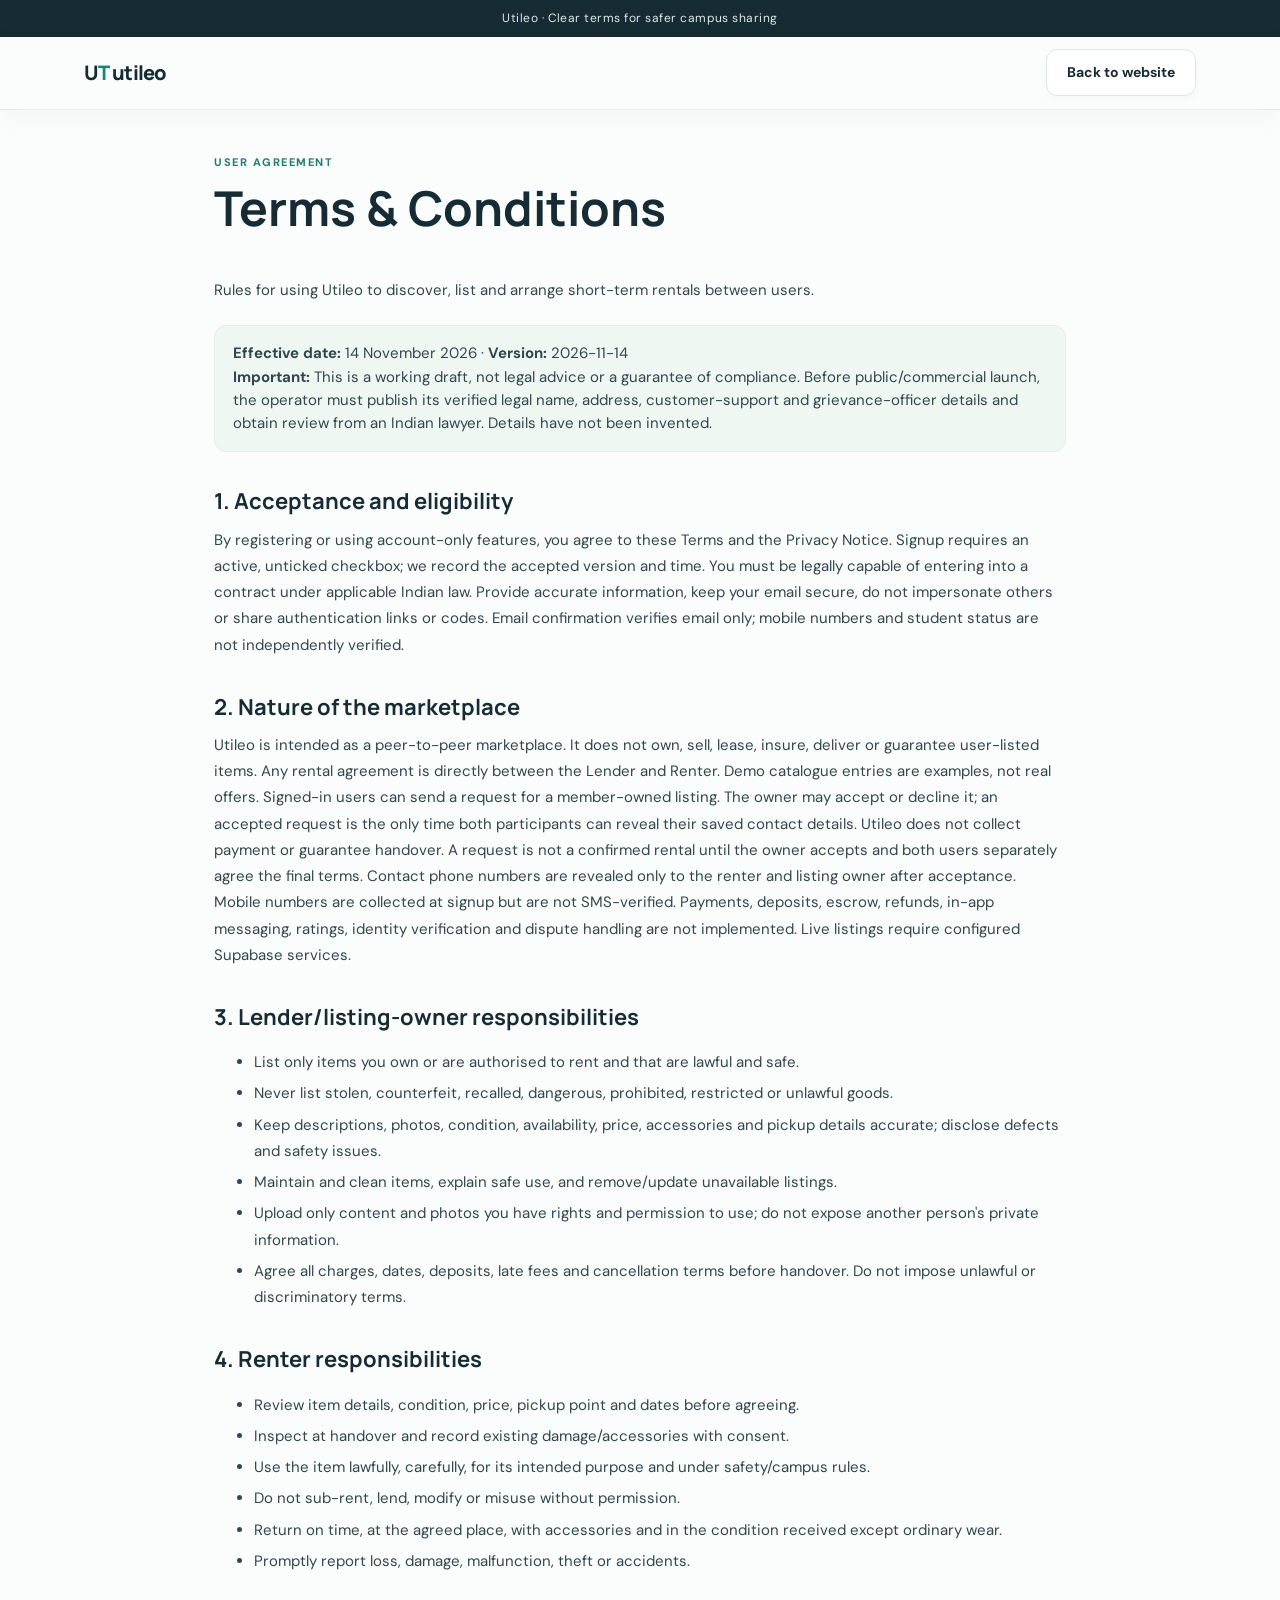
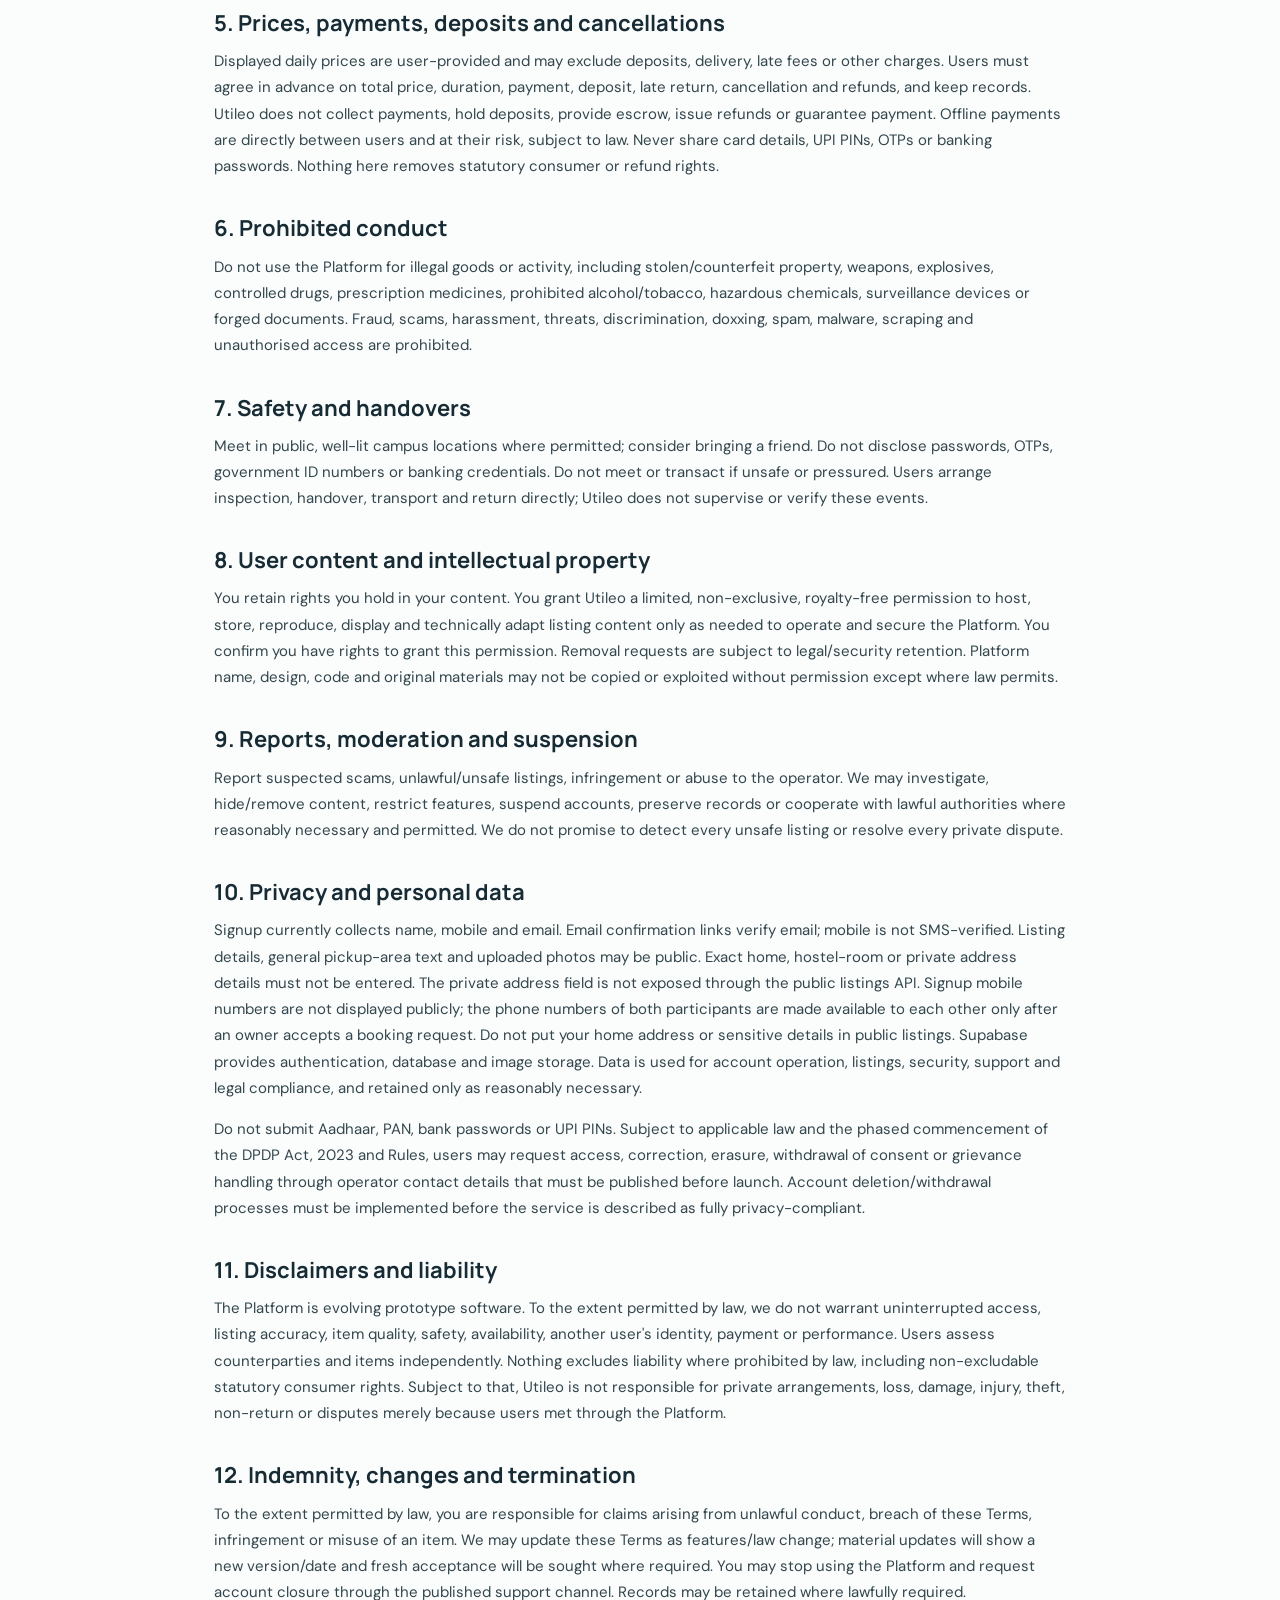
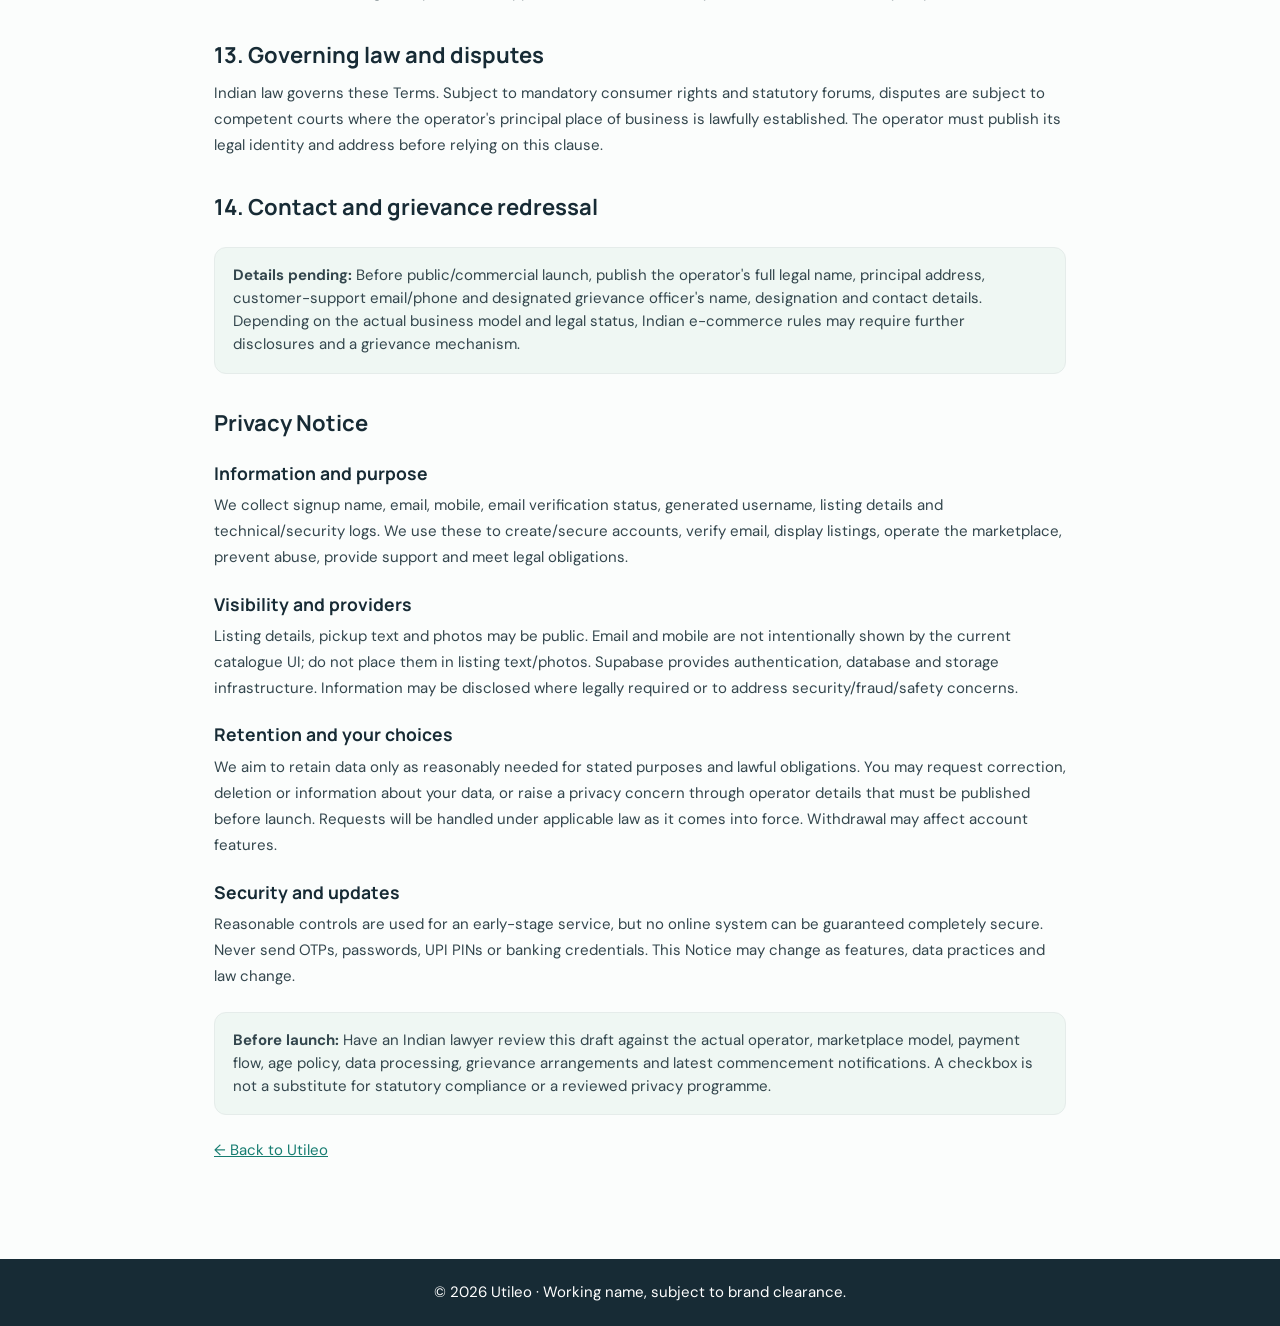
==== commit 786a9353: "Rebrand RentRelay to Utileo" ====
--- a/terms.html
+++ b/terms.html
@@ -1,20 +1,20 @@
 <!doctype html>
-<html lang="en-IN"><head><meta charset="utf-8"><meta name="viewport" content="width=device-width,initial-scale=1"><meta name="theme-color" content="#172b35"><title>Terms &amp; Conditions — RentRelay</title><meta name="description" content="Terms and privacy notice for RentRelay campus rentals."><link rel="preconnect" href="https://fonts.googleapis.com"><link href="https://fonts.googleapis.com/css2?family=DM+Sans:wght@400;500;600;700&family=Manrope:wght@500;600;700;800&display=swap" rel="stylesheet"><link rel="stylesheet" href="styles.css?v=14"><style>.legal{max-width:900px;margin:auto;padding:44px 24px 80px}.legal h1{font-size:clamp(32px,5vw,48px)}.legal h2{font-size:22px;margin:32px 0 8px}.legal h3{margin:20px 0 5px}.legal p,.legal li{line-height:1.75}.legal li{margin:5px 0}.notice{padding:16px 18px;background:#eff7f3;border:1px solid var(--line);border-radius:12px;margin:22px 0}.legal a{color:var(--brand);text-decoration:underline}.legalfoot{padding:22px;text-align:center;background:var(--navy);color:#fff}</style></head>
-<body><div class="topline">RentRelay · Clear terms for safer campus sharing</div><header class="site-header"><div class="header-in"><a class="logo" href="index.html">R<span>R</span> rentrelay</a><div class="header-actions"><a class="secondary" href="index.html">Back to website</a></div></div></header>
-<main class="legal"><span class="eyebrow">USER AGREEMENT</span><h1>Terms &amp; Conditions</h1><p>Rules for using RentRelay to discover, list and arrange short-term rentals between users.</p><div class="notice"><b>Effective date:</b> 14 November 2026 · <b>Version:</b> 2026-11-14<br><b>Important:</b> This is a working draft, not legal advice or a guarantee of compliance. Before public/commercial launch, the operator must publish its verified legal name, address, customer-support and grievance-officer details and obtain review from an Indian lawyer. Details have not been invented.</div>
+<html lang="en-IN"><head><meta charset="utf-8"><meta name="viewport" content="width=device-width,initial-scale=1"><meta name="theme-color" content="#172b35"><title>Terms &amp; Conditions — Utileo</title><meta name="description" content="Terms and privacy notice for Utileo campus rentals."><link rel="preconnect" href="https://fonts.googleapis.com"><link href="https://fonts.googleapis.com/css2?family=DM+Sans:wght@400;500;600;700&family=Manrope:wght@500;600;700;800&display=swap" rel="stylesheet"><link rel="stylesheet" href="styles.css?v=14"><style>.legal{max-width:900px;margin:auto;padding:44px 24px 80px}.legal h1{font-size:clamp(32px,5vw,48px)}.legal h2{font-size:22px;margin:32px 0 8px}.legal h3{margin:20px 0 5px}.legal p,.legal li{line-height:1.75}.legal li{margin:5px 0}.notice{padding:16px 18px;background:#eff7f3;border:1px solid var(--line);border-radius:12px;margin:22px 0}.legal a{color:var(--brand);text-decoration:underline}.legalfoot{padding:22px;text-align:center;background:var(--navy);color:#fff}</style></head>
+<body><div class="topline">Utileo · Clear terms for safer campus sharing</div><header class="site-header"><div class="header-in"><a class="logo" href="index.html">U<span>T</span> utileo</a><div class="header-actions"><a class="secondary" href="index.html">Back to website</a></div></div></header>
+<main class="legal"><span class="eyebrow">USER AGREEMENT</span><h1>Terms &amp; Conditions</h1><p>Rules for using Utileo to discover, list and arrange short-term rentals between users.</p><div class="notice"><b>Effective date:</b> 14 November 2026 · <b>Version:</b> 2026-11-14<br><b>Important:</b> This is a working draft, not legal advice or a guarantee of compliance. Before public/commercial launch, the operator must publish its verified legal name, address, customer-support and grievance-officer details and obtain review from an Indian lawyer. Details have not been invented.</div>
 <h2>1. Acceptance and eligibility</h2><p>By registering or using account-only features, you agree to these Terms and the Privacy Notice. Signup requires an active, unticked checkbox; we record the accepted version and time. You must be legally capable of entering into a contract under applicable Indian law. Provide accurate information, keep your email secure, do not impersonate others or share authentication links or codes. Email confirmation verifies email only; mobile numbers and student status are not independently verified.</p>
-<h2>2. Nature of the marketplace</h2><p>RentRelay is intended as a peer-to-peer marketplace. It does not own, sell, lease, insure, deliver or guarantee user-listed items. Any rental agreement is directly between the Lender and Renter. Demo catalogue entries are examples, not real offers. Signed-in users can send a request for a member-owned listing. The owner may accept or decline it; an accepted request is the only time both participants can reveal their saved contact details. RentRelay does not collect payment or guarantee handover. A request is not a confirmed rental until the owner accepts and both users separately agree the final terms. Contact phone numbers are revealed only to the renter and listing owner after acceptance. Mobile numbers are collected at signup but are not SMS-verified. Payments, deposits, escrow, refunds, in-app messaging, ratings, identity verification and dispute handling are not implemented. Live listings require configured Supabase services.</p>
+<h2>2. Nature of the marketplace</h2><p>Utileo is intended as a peer-to-peer marketplace. It does not own, sell, lease, insure, deliver or guarantee user-listed items. Any rental agreement is directly between the Lender and Renter. Demo catalogue entries are examples, not real offers. Signed-in users can send a request for a member-owned listing. The owner may accept or decline it; an accepted request is the only time both participants can reveal their saved contact details. Utileo does not collect payment or guarantee handover. A request is not a confirmed rental until the owner accepts and both users separately agree the final terms. Contact phone numbers are revealed only to the renter and listing owner after acceptance. Mobile numbers are collected at signup but are not SMS-verified. Payments, deposits, escrow, refunds, in-app messaging, ratings, identity verification and dispute handling are not implemented. Live listings require configured Supabase services.</p>
 <h2>3. Lender/listing-owner responsibilities</h2><ul><li>List only items you own or are authorised to rent and that are lawful and safe.</li><li>Never list stolen, counterfeit, recalled, dangerous, prohibited, restricted or unlawful goods.</li><li>Keep descriptions, photos, condition, availability, price, accessories and pickup details accurate; disclose defects and safety issues.</li><li>Maintain and clean items, explain safe use, and remove/update unavailable listings.</li><li>Upload only content and photos you have rights and permission to use; do not expose another person's private information.</li><li>Agree all charges, dates, deposits, late fees and cancellation terms before handover. Do not impose unlawful or discriminatory terms.</li></ul>
 <h2>4. Renter responsibilities</h2><ul><li>Review item details, condition, price, pickup point and dates before agreeing.</li><li>Inspect at handover and record existing damage/accessories with consent.</li><li>Use the item lawfully, carefully, for its intended purpose and under safety/campus rules.</li><li>Do not sub-rent, lend, modify or misuse without permission.</li><li>Return on time, at the agreed place, with accessories and in the condition received except ordinary wear.</li><li>Promptly report loss, damage, malfunction, theft or accidents.</li></ul>
-<h2>5. Prices, payments, deposits and cancellations</h2><p>Displayed daily prices are user-provided and may exclude deposits, delivery, late fees or other charges. Users must agree in advance on total price, duration, payment, deposit, late return, cancellation and refunds, and keep records. RentRelay does not collect payments, hold deposits, provide escrow, issue refunds or guarantee payment. Offline payments are directly between users and at their risk, subject to law. Never share card details, UPI PINs, OTPs or banking passwords. Nothing here removes statutory consumer or refund rights.</p>
+<h2>5. Prices, payments, deposits and cancellations</h2><p>Displayed daily prices are user-provided and may exclude deposits, delivery, late fees or other charges. Users must agree in advance on total price, duration, payment, deposit, late return, cancellation and refunds, and keep records. Utileo does not collect payments, hold deposits, provide escrow, issue refunds or guarantee payment. Offline payments are directly between users and at their risk, subject to law. Never share card details, UPI PINs, OTPs or banking passwords. Nothing here removes statutory consumer or refund rights.</p>
 <h2>6. Prohibited conduct</h2><p>Do not use the Platform for illegal goods or activity, including stolen/counterfeit property, weapons, explosives, controlled drugs, prescription medicines, prohibited alcohol/tobacco, hazardous chemicals, surveillance devices or forged documents. Fraud, scams, harassment, threats, discrimination, doxxing, spam, malware, scraping and unauthorised access are prohibited.</p>
-<h2>7. Safety and handovers</h2><p>Meet in public, well-lit campus locations where permitted; consider bringing a friend. Do not disclose passwords, OTPs, government ID numbers or banking credentials. Do not meet or transact if unsafe or pressured. Users arrange inspection, handover, transport and return directly; RentRelay does not supervise or verify these events.</p>
-<h2>8. User content and intellectual property</h2><p>You retain rights you hold in your content. You grant RentRelay a limited, non-exclusive, royalty-free permission to host, store, reproduce, display and technically adapt listing content only as needed to operate and secure the Platform. You confirm you have rights to grant this permission. Removal requests are subject to legal/security retention. Platform name, design, code and original materials may not be copied or exploited without permission except where law permits.</p>
+<h2>7. Safety and handovers</h2><p>Meet in public, well-lit campus locations where permitted; consider bringing a friend. Do not disclose passwords, OTPs, government ID numbers or banking credentials. Do not meet or transact if unsafe or pressured. Users arrange inspection, handover, transport and return directly; Utileo does not supervise or verify these events.</p>
+<h2>8. User content and intellectual property</h2><p>You retain rights you hold in your content. You grant Utileo a limited, non-exclusive, royalty-free permission to host, store, reproduce, display and technically adapt listing content only as needed to operate and secure the Platform. You confirm you have rights to grant this permission. Removal requests are subject to legal/security retention. Platform name, design, code and original materials may not be copied or exploited without permission except where law permits.</p>
 <h2>9. Reports, moderation and suspension</h2><p>Report suspected scams, unlawful/unsafe listings, infringement or abuse to the operator. We may investigate, hide/remove content, restrict features, suspend accounts, preserve records or cooperate with lawful authorities where reasonably necessary and permitted. We do not promise to detect every unsafe listing or resolve every private dispute.</p>
 <h2>10. Privacy and personal data</h2><p>Signup currently collects name, mobile and email. Email confirmation links verify email; mobile is not SMS-verified. Listing details, general pickup-area text and uploaded photos may be public. Exact home, hostel-room or private address details must not be entered. The private address field is not exposed through the public listings API. Signup mobile numbers are not displayed publicly; the phone numbers of both participants are made available to each other only after an owner accepts a booking request. Do not put your home address or sensitive details in public listings. Supabase provides authentication, database and image storage. Data is used for account operation, listings, security, support and legal compliance, and retained only as reasonably necessary.</p><p>Do not submit Aadhaar, PAN, bank passwords or UPI PINs. Subject to applicable law and the phased commencement of the DPDP Act, 2023 and Rules, users may request access, correction, erasure, withdrawal of consent or grievance handling through operator contact details that must be published before launch. Account deletion/withdrawal processes must be implemented before the service is described as fully privacy-compliant.</p>
-<h2>11. Disclaimers and liability</h2><p>The Platform is evolving prototype software. To the extent permitted by law, we do not warrant uninterrupted access, listing accuracy, item quality, safety, availability, another user's identity, payment or performance. Users assess counterparties and items independently. Nothing excludes liability where prohibited by law, including non-excludable statutory consumer rights. Subject to that, RentRelay is not responsible for private arrangements, loss, damage, injury, theft, non-return or disputes merely because users met through the Platform.</p>
+<h2>11. Disclaimers and liability</h2><p>The Platform is evolving prototype software. To the extent permitted by law, we do not warrant uninterrupted access, listing accuracy, item quality, safety, availability, another user's identity, payment or performance. Users assess counterparties and items independently. Nothing excludes liability where prohibited by law, including non-excludable statutory consumer rights. Subject to that, Utileo is not responsible for private arrangements, loss, damage, injury, theft, non-return or disputes merely because users met through the Platform.</p>
 <h2>12. Indemnity, changes and termination</h2><p>To the extent permitted by law, you are responsible for claims arising from unlawful conduct, breach of these Terms, infringement or misuse of an item. We may update these Terms as features/law change; material updates will show a new version/date and fresh acceptance will be sought where required. You may stop using the Platform and request account closure through the published support channel. Records may be retained where lawfully required.</p>
 <h2>13. Governing law and disputes</h2><p>Indian law governs these Terms. Subject to mandatory consumer rights and statutory forums, disputes are subject to competent courts where the operator's principal place of business is lawfully established. The operator must publish its legal identity and address before relying on this clause.</p>
 <h2>14. Contact and grievance redressal</h2><div class="notice"><b>Details pending:</b> Before public/commercial launch, publish the operator's full legal name, principal address, customer-support email/phone and designated grievance officer's name, designation and contact details. Depending on the actual business model and legal status, Indian e-commerce rules may require further disclosures and a grievance mechanism.</div>
 <h2 id="privacy">Privacy Notice</h2><h3>Information and purpose</h3><p>We collect signup name, email, mobile, email verification status, generated username, listing details and technical/security logs. We use these to create/secure accounts, verify email, display listings, operate the marketplace, prevent abuse, provide support and meet legal obligations.</p><h3>Visibility and providers</h3><p>Listing details, pickup text and photos may be public. Email and mobile are not intentionally shown by the current catalogue UI; do not place them in listing text/photos. Supabase provides authentication, database and storage infrastructure. Information may be disclosed where legally required or to address security/fraud/safety concerns.</p><h3>Retention and your choices</h3><p>We aim to retain data only as reasonably needed for stated purposes and lawful obligations. You may request correction, deletion or information about your data, or raise a privacy concern through operator details that must be published before launch. Requests will be handled under applicable law as it comes into force. Withdrawal may affect account features.</p><h3>Security and updates</h3><p>Reasonable controls are used for an early-stage service, but no online system can be guaranteed completely secure. Never send OTPs, passwords, UPI PINs or banking credentials. This Notice may change as features, data practices and law change.</p>
-<div class="notice"><b>Before launch:</b> Have an Indian lawyer review this draft against the actual operator, marketplace model, payment flow, age policy, data processing, grievance arrangements and latest commencement notifications. A checkbox is not a substitute for statutory compliance or a reviewed privacy programme.</div><p><a href="index.html">← Back to RentRelay</a></p></main><footer class="legalfoot">© 2026 RentRelay · Working name, subject to brand clearance.</footer></body></html>+<div class="notice"><b>Before launch:</b> Have an Indian lawyer review this draft against the actual operator, marketplace model, payment flow, age policy, data processing, grievance arrangements and latest commencement notifications. A checkbox is not a substitute for statutory compliance or a reviewed privacy programme.</div><p><a href="index.html">← Back to Utileo</a></p></main><footer class="legalfoot">© 2026 Utileo · Working name, subject to brand clearance.</footer></body></html>
--- a/styles.css
+++ b/styles.css
@@ -538,3 +538,10 @@
   .hero-search button{padding:10px 12px}
   .catalog-controls{grid-template-columns:minmax(0,1fr) minmax(0,1fr)}
 }
+
+@media(max-width:560px){
+  #listTop{display:none}
+  .hero-search{display:flex;width:100%;max-width:100%;min-width:0}
+  .hero-search input{flex:1 1 auto;width:1%;min-width:0}
+  .hero-search button{flex:0 0 auto;white-space:nowrap}
+}
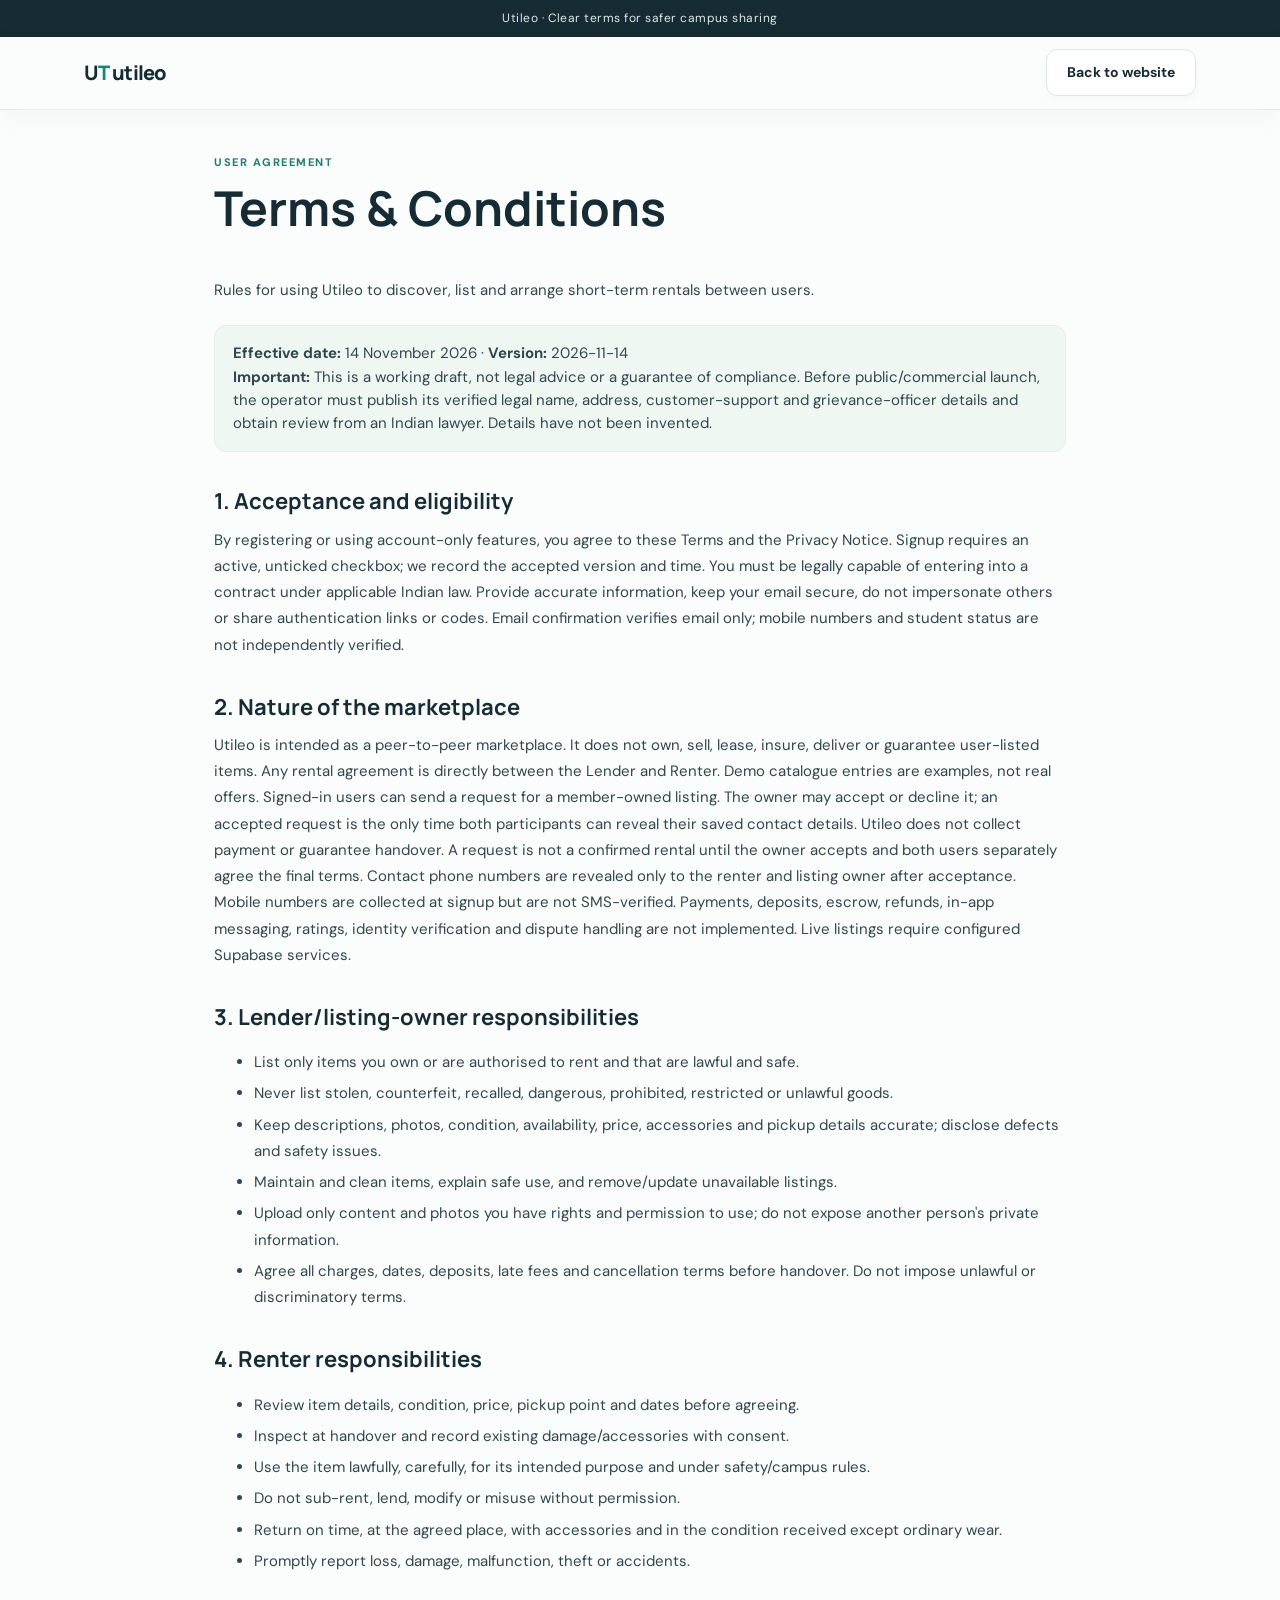
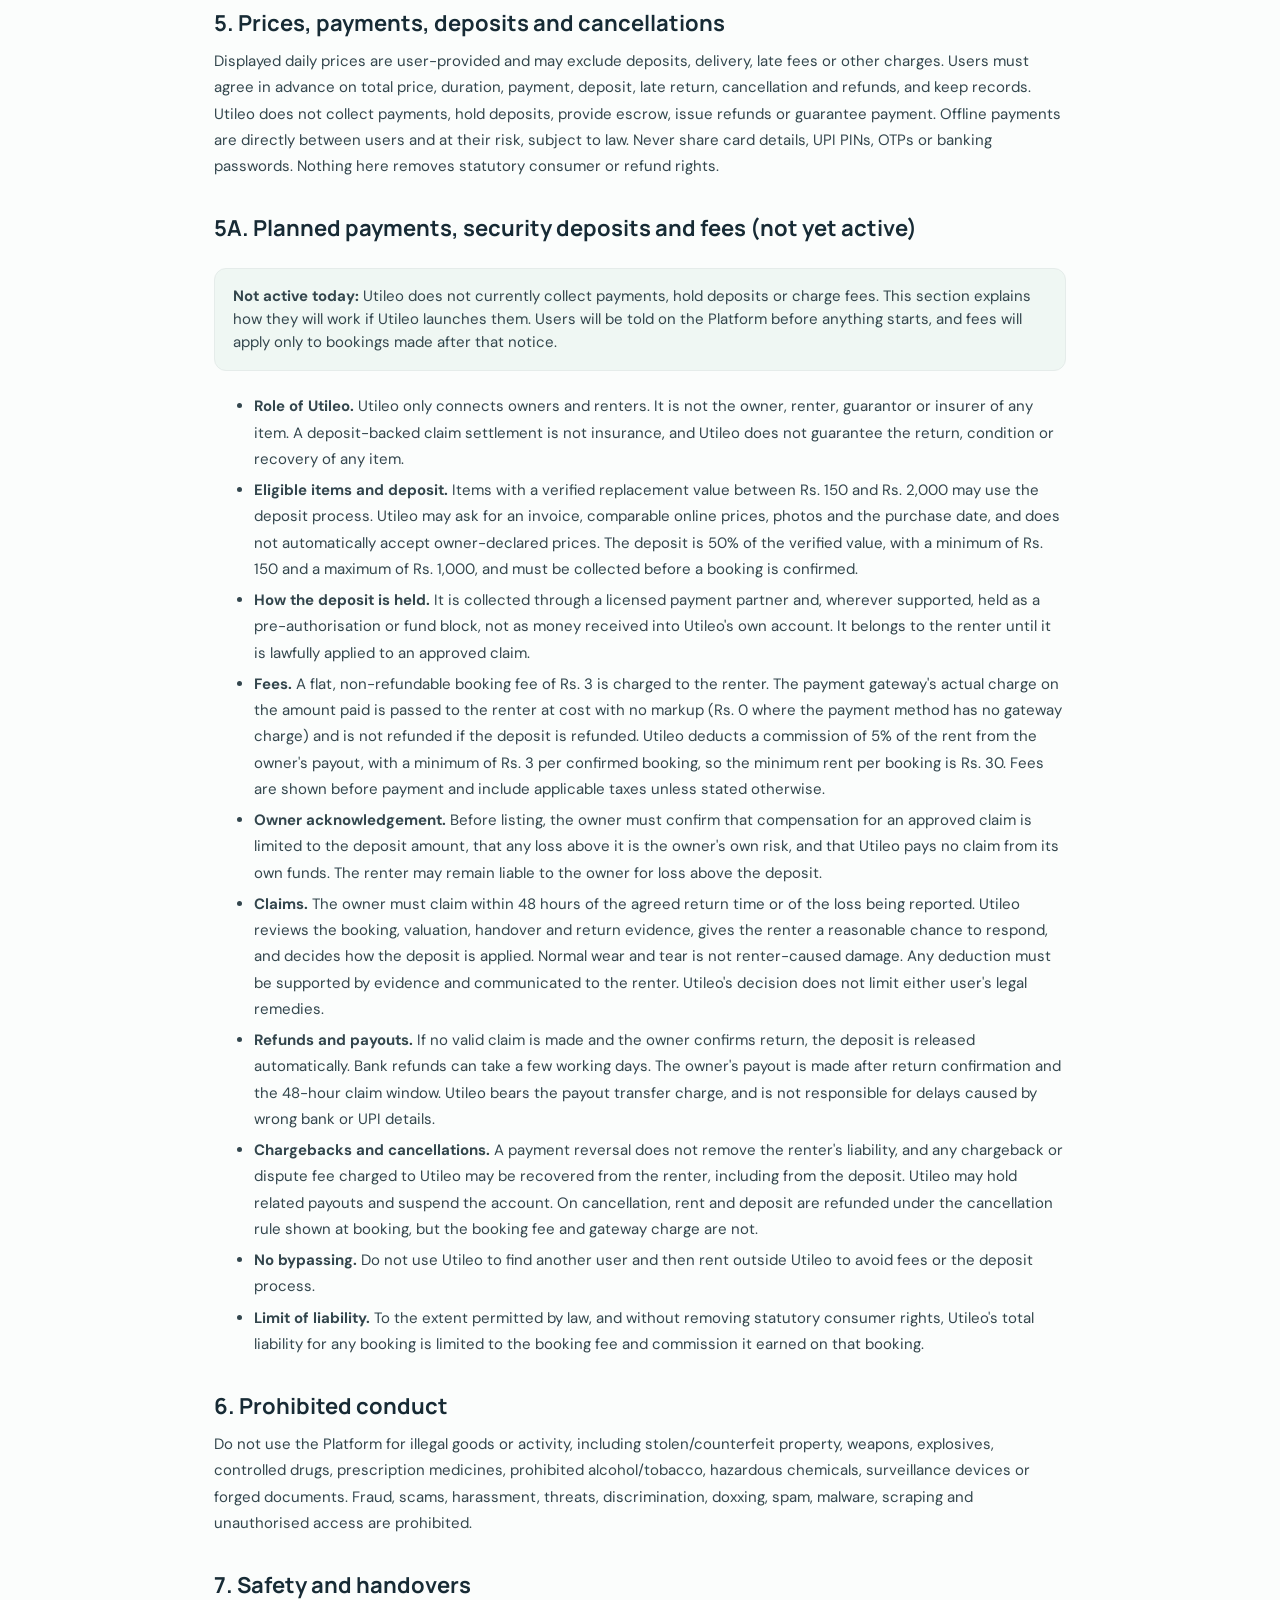
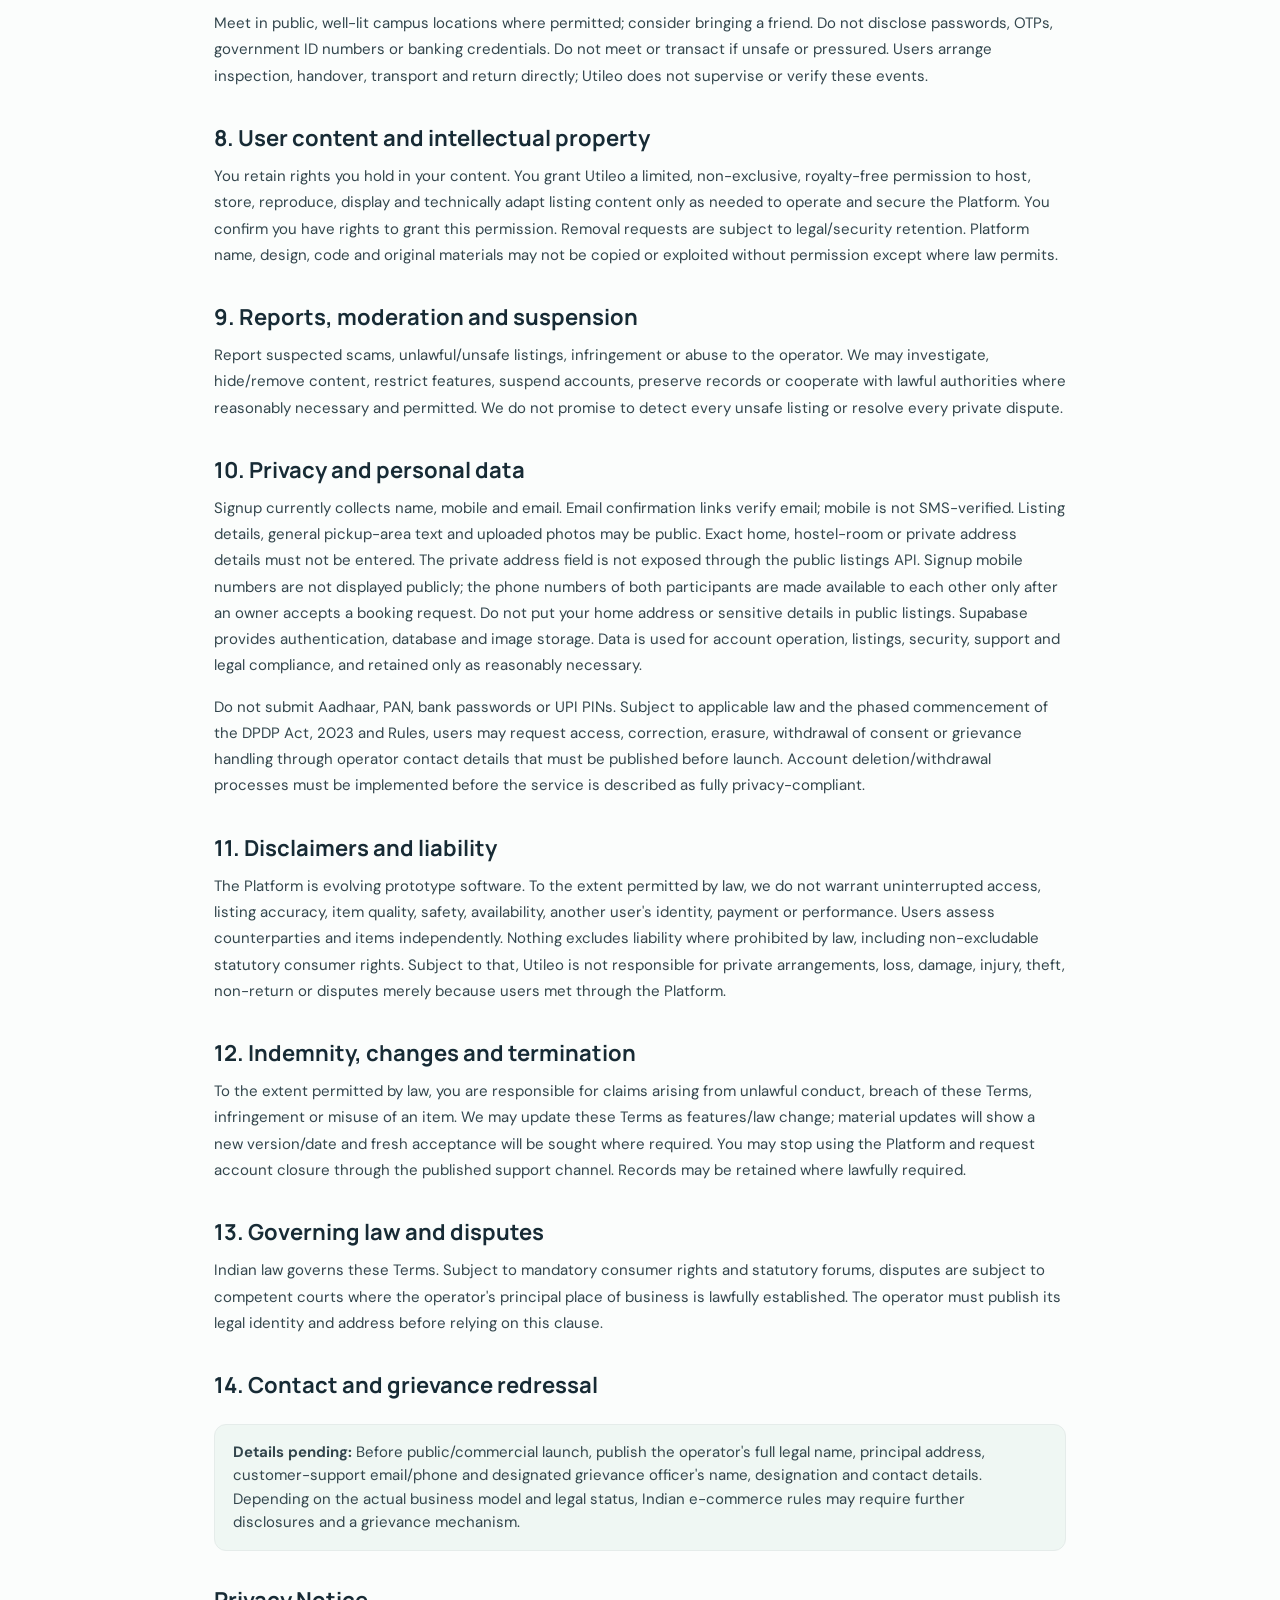
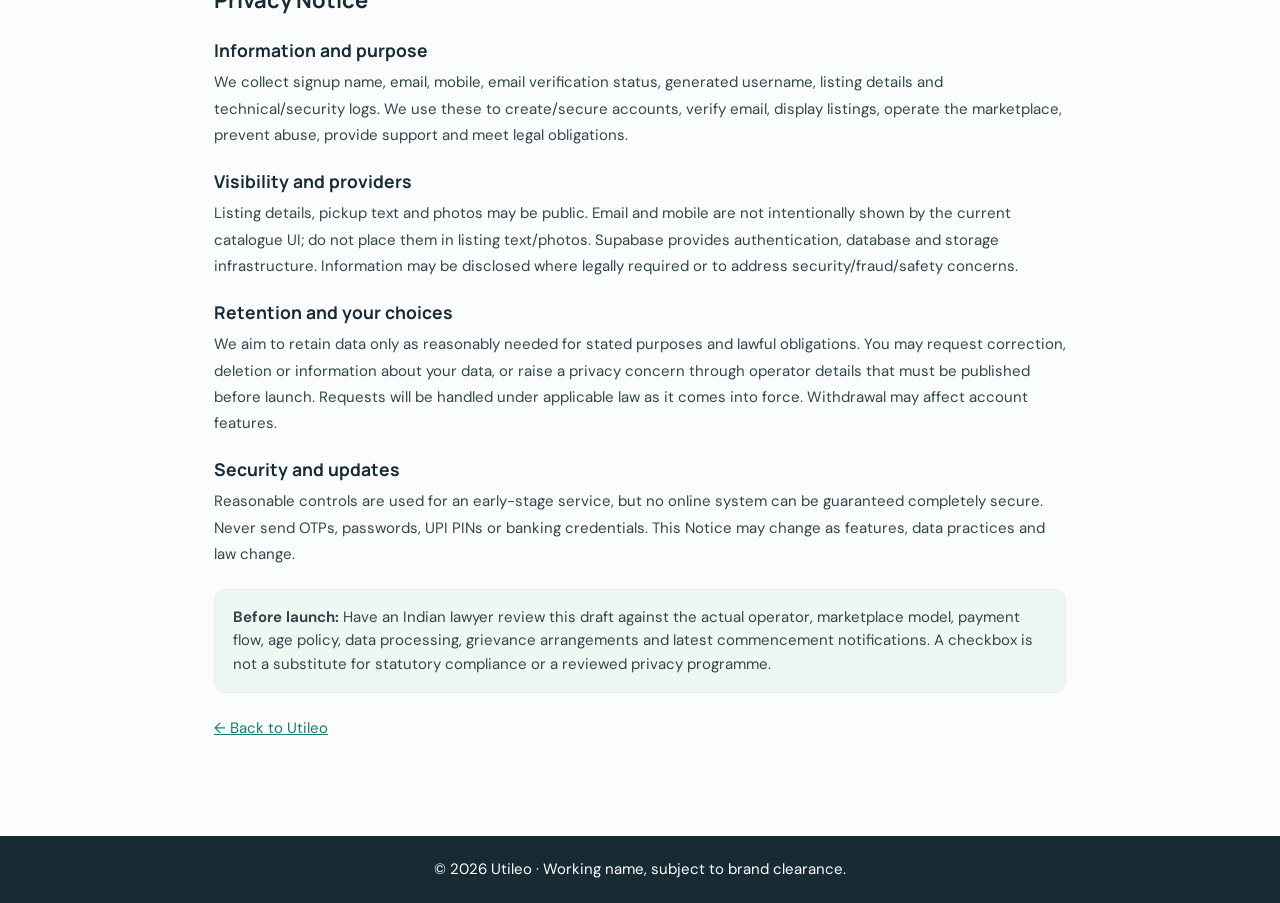
==== commit 30f88fd2: "Add planned payments, deposit and fee policy to Terms (not yet active) Co-Authored-By: Claude Sonnet" ====
--- a/terms.html
+++ b/terms.html
@@ -1,5 +1,5 @@
 <!doctype html>
-<html lang="en-IN"><head><meta charset="utf-8"><meta name="viewport" content="width=device-width,initial-scale=1"><meta name="theme-color" content="#172b35"><title>Terms &amp; Conditions — Utileo</title><meta name="description" content="Terms and privacy notice for Utileo campus rentals."><link rel="preconnect" href="https://fonts.googleapis.com"><link href="https://fonts.googleapis.com/css2?family=DM+Sans:wght@400;500;600;700&family=Manrope:wght@500;600;700;800&display=swap" rel="stylesheet"><link rel="stylesheet" href="styles.css?v=14"><style>.legal{max-width:900px;margin:auto;padding:44px 24px 80px}.legal h1{font-size:clamp(32px,5vw,48px)}.legal h2{font-size:22px;margin:32px 0 8px}.legal h3{margin:20px 0 5px}.legal p,.legal li{line-height:1.75}.legal li{margin:5px 0}.notice{padding:16px 18px;background:#eff7f3;border:1px solid var(--line);border-radius:12px;margin:22px 0}.legal a{color:var(--brand);text-decoration:underline}.legalfoot{padding:22px;text-align:center;background:var(--navy);color:#fff}</style></head>
+<html lang="en-IN"><head><meta charset="utf-8"><meta name="viewport" content="width=device-width,initial-scale=1"><meta name="theme-color" content="#172b35"><title>Terms &amp; Conditions — Utileo</title><meta name="description" content="Terms and privacy notice for Utileo campus rentals."><link rel="preconnect" href="https://fonts.googleapis.com"><link href="https://fonts.googleapis.com/css2?family=DM+Sans:wght@400;500;600;700&family=Manrope:wght@500;600;700;800&display=swap" rel="stylesheet"><link rel="stylesheet" href="styles.css?v=15"><style>.legal{max-width:900px;margin:auto;padding:44px 24px 80px}.legal h1{font-size:clamp(32px,5vw,48px)}.legal h2{font-size:22px;margin:32px 0 8px}.legal h3{margin:20px 0 5px}.legal p,.legal li{line-height:1.75}.legal li{margin:5px 0}.notice{padding:16px 18px;background:#eff7f3;border:1px solid var(--line);border-radius:12px;margin:22px 0}.legal a{color:var(--brand);text-decoration:underline}.legalfoot{padding:22px;text-align:center;background:var(--navy);color:#fff}</style></head>
 <body><div class="topline">Utileo · Clear terms for safer campus sharing</div><header class="site-header"><div class="header-in"><a class="logo" href="index.html">U<span>T</span> utileo</a><div class="header-actions"><a class="secondary" href="index.html">Back to website</a></div></div></header>
 <main class="legal"><span class="eyebrow">USER AGREEMENT</span><h1>Terms &amp; Conditions</h1><p>Rules for using Utileo to discover, list and arrange short-term rentals between users.</p><div class="notice"><b>Effective date:</b> 14 November 2026 · <b>Version:</b> 2026-11-14<br><b>Important:</b> This is a working draft, not legal advice or a guarantee of compliance. Before public/commercial launch, the operator must publish its verified legal name, address, customer-support and grievance-officer details and obtain review from an Indian lawyer. Details have not been invented.</div>
 <h2>1. Acceptance and eligibility</h2><p>By registering or using account-only features, you agree to these Terms and the Privacy Notice. Signup requires an active, unticked checkbox; we record the accepted version and time. You must be legally capable of entering into a contract under applicable Indian law. Provide accurate information, keep your email secure, do not impersonate others or share authentication links or codes. Email confirmation verifies email only; mobile numbers and student status are not independently verified.</p>
@@ -7,7 +7,7 @@
 <h2>3. Lender/listing-owner responsibilities</h2><ul><li>List only items you own or are authorised to rent and that are lawful and safe.</li><li>Never list stolen, counterfeit, recalled, dangerous, prohibited, restricted or unlawful goods.</li><li>Keep descriptions, photos, condition, availability, price, accessories and pickup details accurate; disclose defects and safety issues.</li><li>Maintain and clean items, explain safe use, and remove/update unavailable listings.</li><li>Upload only content and photos you have rights and permission to use; do not expose another person's private information.</li><li>Agree all charges, dates, deposits, late fees and cancellation terms before handover. Do not impose unlawful or discriminatory terms.</li></ul>
 <h2>4. Renter responsibilities</h2><ul><li>Review item details, condition, price, pickup point and dates before agreeing.</li><li>Inspect at handover and record existing damage/accessories with consent.</li><li>Use the item lawfully, carefully, for its intended purpose and under safety/campus rules.</li><li>Do not sub-rent, lend, modify or misuse without permission.</li><li>Return on time, at the agreed place, with accessories and in the condition received except ordinary wear.</li><li>Promptly report loss, damage, malfunction, theft or accidents.</li></ul>
 <h2>5. Prices, payments, deposits and cancellations</h2><p>Displayed daily prices are user-provided and may exclude deposits, delivery, late fees or other charges. Users must agree in advance on total price, duration, payment, deposit, late return, cancellation and refunds, and keep records. Utileo does not collect payments, hold deposits, provide escrow, issue refunds or guarantee payment. Offline payments are directly between users and at their risk, subject to law. Never share card details, UPI PINs, OTPs or banking passwords. Nothing here removes statutory consumer or refund rights.</p>
-<h2>6. Prohibited conduct</h2><p>Do not use the Platform for illegal goods or activity, including stolen/counterfeit property, weapons, explosives, controlled drugs, prescription medicines, prohibited alcohol/tobacco, hazardous chemicals, surveillance devices or forged documents. Fraud, scams, harassment, threats, discrimination, doxxing, spam, malware, scraping and unauthorised access are prohibited.</p>
+<h2>5A. Planned payments, security deposits and fees (not yet active)</h2><div class="notice"><b>Not active today:</b> Utileo does not currently collect payments, hold deposits or charge fees. This section explains how they will work if Utileo launches them. Users will be told on the Platform before anything starts, and fees will apply only to bookings made after that notice.</div><ul><li><b>Role of Utileo.</b> Utileo only connects owners and renters. It is not the owner, renter, guarantor or insurer of any item. A deposit-backed claim settlement is not insurance, and Utileo does not guarantee the return, condition or recovery of any item.</li><li><b>Eligible items and deposit.</b> Items with a verified replacement value between Rs. 150 and Rs. 2,000 may use the deposit process. Utileo may ask for an invoice, comparable online prices, photos and the purchase date, and does not automatically accept owner-declared prices. The deposit is 50% of the verified value, with a minimum of Rs. 150 and a maximum of Rs. 1,000, and must be collected before a booking is confirmed.</li><li><b>How the deposit is held.</b> It is collected through a licensed payment partner and, wherever supported, held as a pre-authorisation or fund block, not as money received into Utileo's own account. It belongs to the renter until it is lawfully applied to an approved claim.</li><li><b>Fees.</b> A flat, non-refundable booking fee of Rs. 3 is charged to the renter. The payment gateway's actual charge on the amount paid is passed to the renter at cost with no markup (Rs. 0 where the payment method has no gateway charge) and is not refunded if the deposit is refunded. Utileo deducts a commission of 5% of the rent from the owner's payout, with a minimum of Rs. 3 per confirmed booking, so the minimum rent per booking is Rs. 30. Fees are shown before payment and include applicable taxes unless stated otherwise.</li><li><b>Owner acknowledgement.</b> Before listing, the owner must confirm that compensation for an approved claim is limited to the deposit amount, that any loss above it is the owner's own risk, and that Utileo pays no claim from its own funds. The renter may remain liable to the owner for loss above the deposit.</li><li><b>Claims.</b> The owner must claim within 48 hours of the agreed return time or of the loss being reported. Utileo reviews the booking, valuation, handover and return evidence, gives the renter a reasonable chance to respond, and decides how the deposit is applied. Normal wear and tear is not renter-caused damage. Any deduction must be supported by evidence and communicated to the renter. Utileo's decision does not limit either user's legal remedies.</li><li><b>Refunds and payouts.</b> If no valid claim is made and the owner confirms return, the deposit is released automatically. Bank refunds can take a few working days. The owner's payout is made after return confirmation and the 48-hour claim window. Utileo bears the payout transfer charge, and is not responsible for delays caused by wrong bank or UPI details.</li><li><b>Chargebacks and cancellations.</b> A payment reversal does not remove the renter's liability, and any chargeback or dispute fee charged to Utileo may be recovered from the renter, including from the deposit. Utileo may hold related payouts and suspend the account. On cancellation, rent and deposit are refunded under the cancellation rule shown at booking, but the booking fee and gateway charge are not.</li><li><b>No bypassing.</b> Do not use Utileo to find another user and then rent outside Utileo to avoid fees or the deposit process.</li><li><b>Limit of liability.</b> To the extent permitted by law, and without removing statutory consumer rights, Utileo's total liability for any booking is limited to the booking fee and commission it earned on that booking.</li></ul><h2>6. Prohibited conduct</h2><p>Do not use the Platform for illegal goods or activity, including stolen/counterfeit property, weapons, explosives, controlled drugs, prescription medicines, prohibited alcohol/tobacco, hazardous chemicals, surveillance devices or forged documents. Fraud, scams, harassment, threats, discrimination, doxxing, spam, malware, scraping and unauthorised access are prohibited.</p>
 <h2>7. Safety and handovers</h2><p>Meet in public, well-lit campus locations where permitted; consider bringing a friend. Do not disclose passwords, OTPs, government ID numbers or banking credentials. Do not meet or transact if unsafe or pressured. Users arrange inspection, handover, transport and return directly; Utileo does not supervise or verify these events.</p>
 <h2>8. User content and intellectual property</h2><p>You retain rights you hold in your content. You grant Utileo a limited, non-exclusive, royalty-free permission to host, store, reproduce, display and technically adapt listing content only as needed to operate and secure the Platform. You confirm you have rights to grant this permission. Removal requests are subject to legal/security retention. Platform name, design, code and original materials may not be copied or exploited without permission except where law permits.</p>
 <h2>9. Reports, moderation and suspension</h2><p>Report suspected scams, unlawful/unsafe listings, infringement or abuse to the operator. We may investigate, hide/remove content, restrict features, suspend accounts, preserve records or cooperate with lawful authorities where reasonably necessary and permitted. We do not promise to detect every unsafe listing or resolve every private dispute.</p>
--- a/styles.css
+++ b/styles.css
@@ -1,4 +1,4 @@
-/* RentRelay — theme: deep aubergine + coral + violet + amber, warm white surfaces */
+/* Utileo — theme: deep aubergine + coral + violet + amber, warm white surfaces */
 :root{
   --navy:#2b1d3d; --text:#41364f; --muted:#6f6680; --line:#ece5f0;
   --brand:#e14b4b; --brand-dark:#c73b3b; --brand-soft:#fff0ee;
@@ -29,6 +29,7 @@
 nav#mainNav{display:flex;gap:28px;font-size:14px;font-weight:600;color:var(--muted);margin-left:12px}
 nav#mainNav a:hover{color:var(--brand)}
 .header-actions{margin-left:auto;display:flex;gap:10px;align-items:center}
+.user-handle{max-width:110px;overflow:hidden;text-overflow:ellipsis;white-space:nowrap;font-size:12px;font-weight:700;color:var(--muted)}
 .menu-btn{display:none;border:1px solid var(--line);background:#fff;border-radius:10px;width:42px;height:42px;font-size:18px}
 
 /* ---------- buttons ---------- */
@@ -318,6 +319,8 @@
 .close{transition:background .15s,transform .15s}
 .close:hover{background:#fff0ee;transform:rotate(90deg)}
 .toast{box-shadow:0 12px 35px #24183130}
+.mobile-menu-action{display:none}
+.filter-actions{display:flex;justify-content:flex-end;margin-top:10px}
 @media(max-width:800px){
   .hero{padding-top:52px;padding-bottom:58px;gap:18px}
   .hero-art{height:300px}
@@ -334,6 +337,7 @@
   .logo{font-size:18px}
   .header-actions{gap:7px}
   .header-actions .secondary{display:none}
+  .mobile-menu-action{display:block;width:100%;border:0;border-bottom:1px solid #f4eff7;background:#fff;text-align:left;padding:12px 0;color:var(--navy);font:700 14px inherit}
   .menu-btn{display:block}
   nav#mainNav{display:none;position:absolute;top:64px;left:0;right:0;margin:0;padding:14px 20px 18px;background:#fff;border-bottom:1px solid var(--line);box-shadow:0 12px 20px #30213f12;flex-direction:column;gap:14px}
   nav#mainNav.open{display:flex}
@@ -385,7 +389,7 @@
 .photo-preview img{display:block;width:100%;max-height:220px;object-fit:contain}
 
 
-/* ---------- RentRelay visual refresh: calm ink + jade + soft ivory ---------- */
+/* ---------- Utileo visual refresh: calm ink + jade + soft ivory ---------- */
 :root{
   --navy:#172b35;
   --text:#33464d;
@@ -530,6 +534,7 @@
   .wrap{padding-left:16px;padding-right:16px}
 }
 @media(max-width:380px){
+  .user-handle{max-width:68px;font-size:10px}
   .header-in{padding:0 10px}
   .logo{font-size:17px}
   .header-actions{gap:4px}
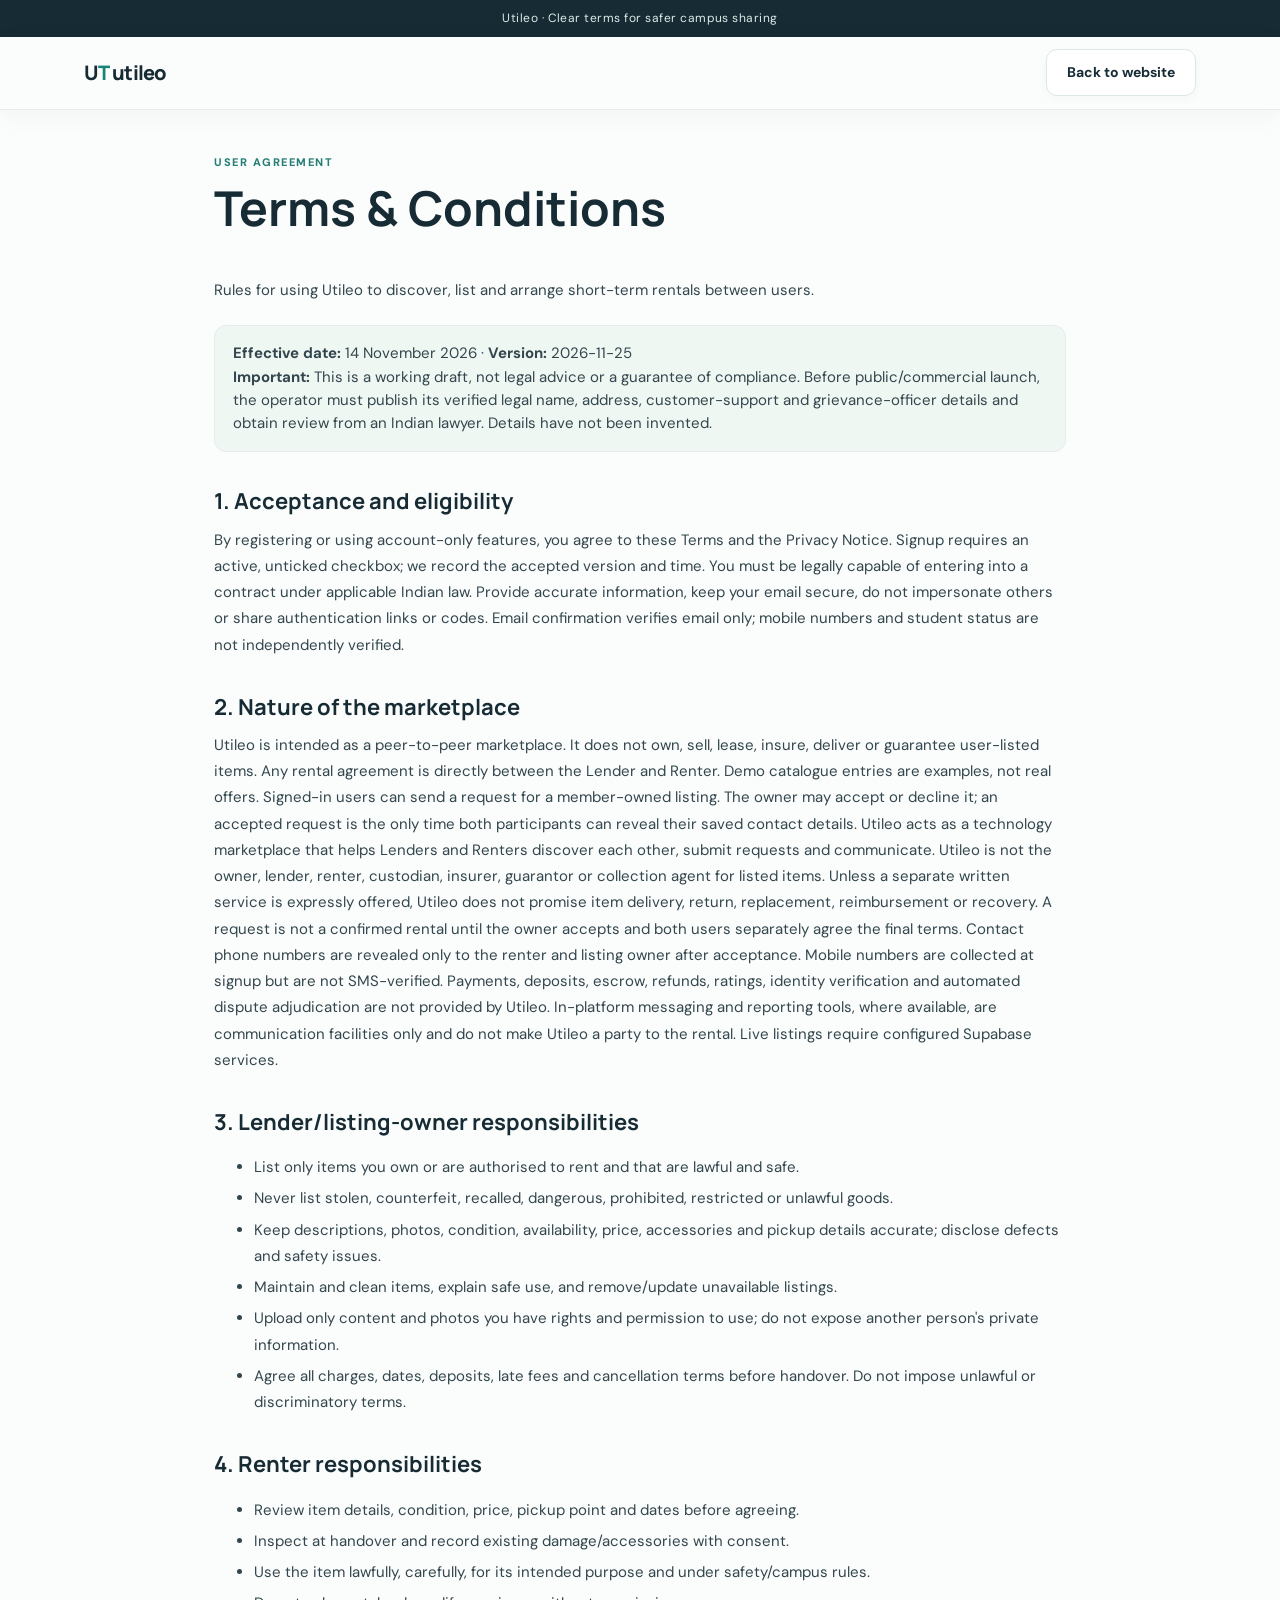
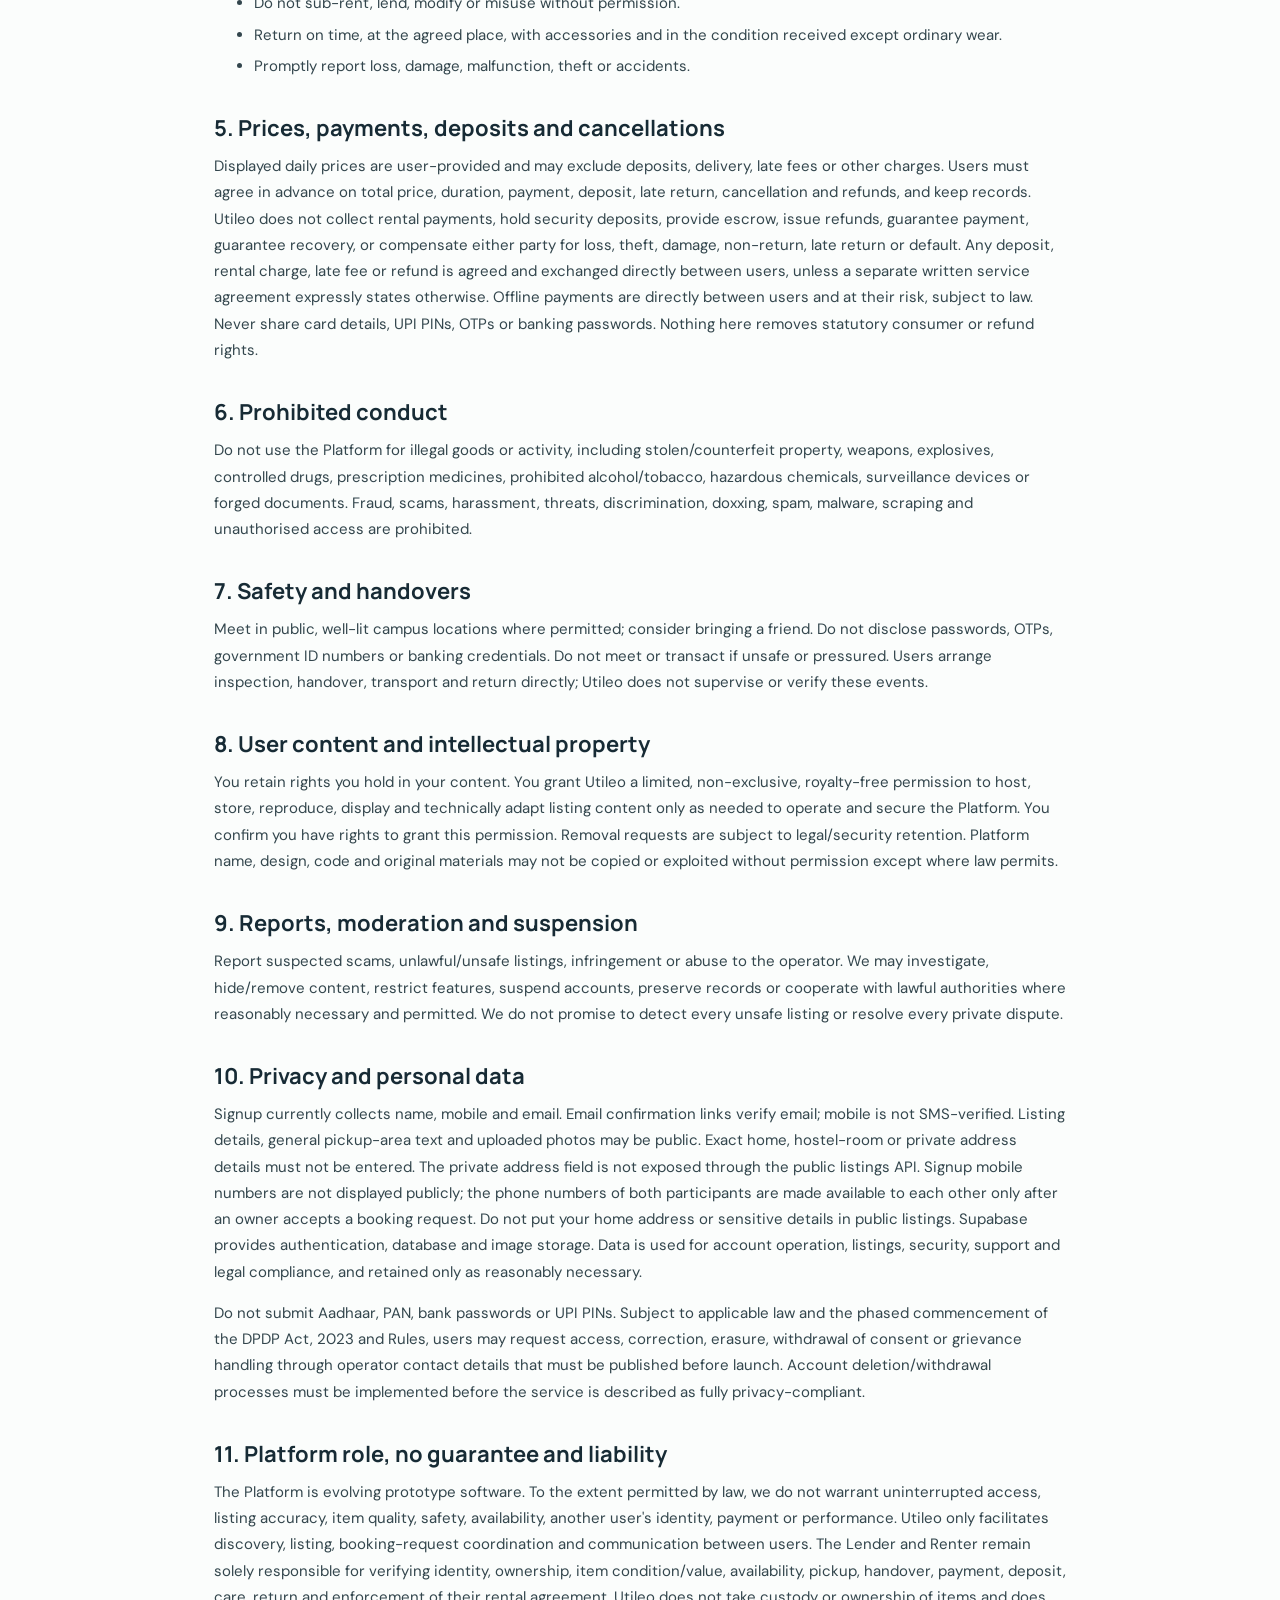
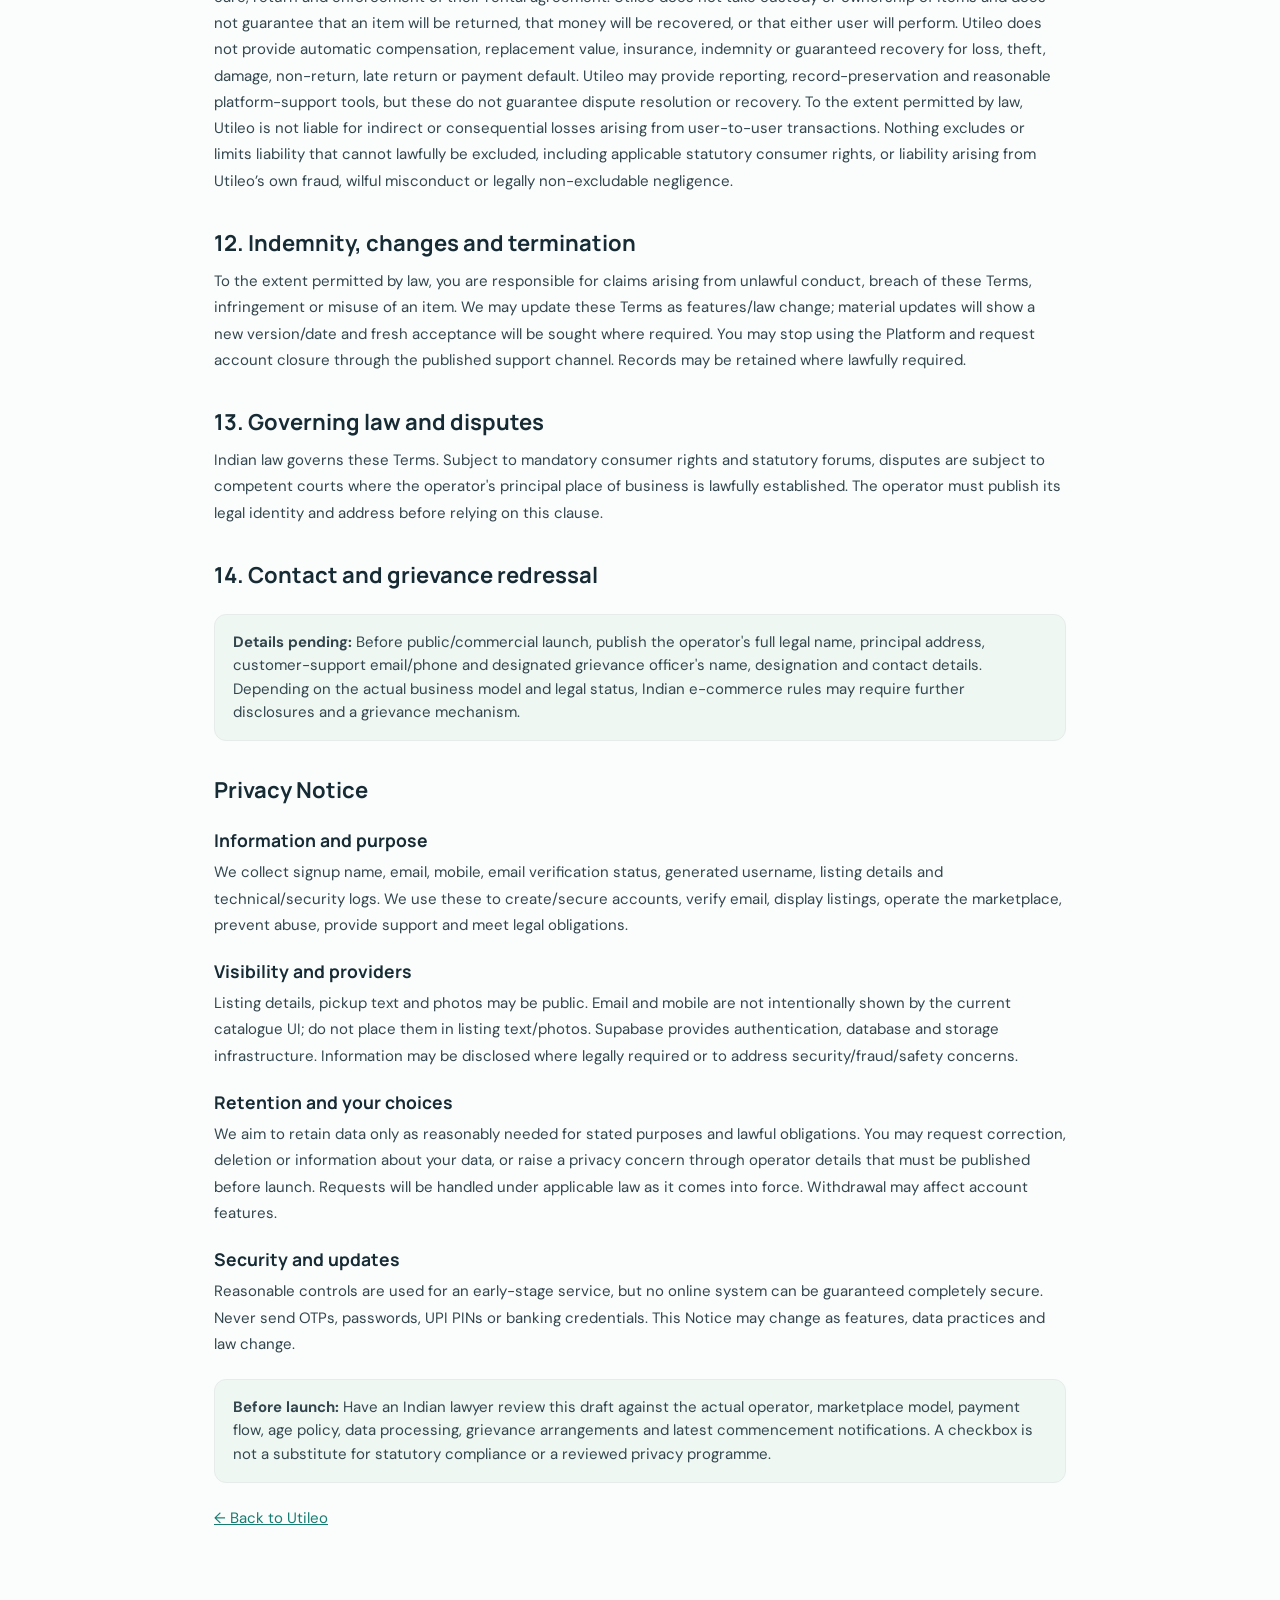
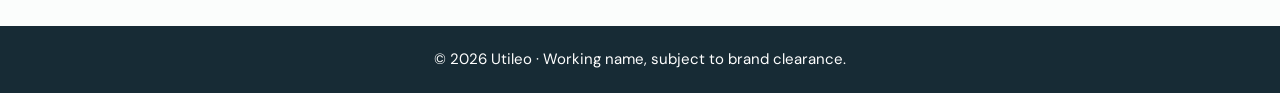
==== commit f2a64078: "Clarify Utileo marketplace role and no-guarantee terms" ====
--- a/terms.html
+++ b/terms.html
@@ -1,18 +1,18 @@
 <!doctype html>
 <html lang="en-IN"><head><meta charset="utf-8"><meta name="viewport" content="width=device-width,initial-scale=1"><meta name="theme-color" content="#172b35"><title>Terms &amp; Conditions — Utileo</title><meta name="description" content="Terms and privacy notice for Utileo campus rentals."><link rel="preconnect" href="https://fonts.googleapis.com"><link href="https://fonts.googleapis.com/css2?family=DM+Sans:wght@400;500;600;700&family=Manrope:wght@500;600;700;800&display=swap" rel="stylesheet"><link rel="stylesheet" href="styles.css?v=15"><style>.legal{max-width:900px;margin:auto;padding:44px 24px 80px}.legal h1{font-size:clamp(32px,5vw,48px)}.legal h2{font-size:22px;margin:32px 0 8px}.legal h3{margin:20px 0 5px}.legal p,.legal li{line-height:1.75}.legal li{margin:5px 0}.notice{padding:16px 18px;background:#eff7f3;border:1px solid var(--line);border-radius:12px;margin:22px 0}.legal a{color:var(--brand);text-decoration:underline}.legalfoot{padding:22px;text-align:center;background:var(--navy);color:#fff}</style></head>
 <body><div class="topline">Utileo · Clear terms for safer campus sharing</div><header class="site-header"><div class="header-in"><a class="logo" href="index.html">U<span>T</span> utileo</a><div class="header-actions"><a class="secondary" href="index.html">Back to website</a></div></div></header>
-<main class="legal"><span class="eyebrow">USER AGREEMENT</span><h1>Terms &amp; Conditions</h1><p>Rules for using Utileo to discover, list and arrange short-term rentals between users.</p><div class="notice"><b>Effective date:</b> 14 November 2026 · <b>Version:</b> 2026-11-14<br><b>Important:</b> This is a working draft, not legal advice or a guarantee of compliance. Before public/commercial launch, the operator must publish its verified legal name, address, customer-support and grievance-officer details and obtain review from an Indian lawyer. Details have not been invented.</div>
+<main class="legal"><span class="eyebrow">USER AGREEMENT</span><h1>Terms &amp; Conditions</h1><p>Rules for using Utileo to discover, list and arrange short-term rentals between users.</p><div class="notice"><b>Effective date:</b> 14 November 2026 · <b>Version:</b> 2026-11-25<br><b>Important:</b> This is a working draft, not legal advice or a guarantee of compliance. Before public/commercial launch, the operator must publish its verified legal name, address, customer-support and grievance-officer details and obtain review from an Indian lawyer. Details have not been invented.</div>
 <h2>1. Acceptance and eligibility</h2><p>By registering or using account-only features, you agree to these Terms and the Privacy Notice. Signup requires an active, unticked checkbox; we record the accepted version and time. You must be legally capable of entering into a contract under applicable Indian law. Provide accurate information, keep your email secure, do not impersonate others or share authentication links or codes. Email confirmation verifies email only; mobile numbers and student status are not independently verified.</p>
-<h2>2. Nature of the marketplace</h2><p>Utileo is intended as a peer-to-peer marketplace. It does not own, sell, lease, insure, deliver or guarantee user-listed items. Any rental agreement is directly between the Lender and Renter. Demo catalogue entries are examples, not real offers. Signed-in users can send a request for a member-owned listing. The owner may accept or decline it; an accepted request is the only time both participants can reveal their saved contact details. Utileo does not collect payment or guarantee handover. A request is not a confirmed rental until the owner accepts and both users separately agree the final terms. Contact phone numbers are revealed only to the renter and listing owner after acceptance. Mobile numbers are collected at signup but are not SMS-verified. Payments, deposits, escrow, refunds, in-app messaging, ratings, identity verification and dispute handling are not implemented. Live listings require configured Supabase services.</p>
+<h2>2. Nature of the marketplace</h2><p>Utileo is intended as a peer-to-peer marketplace. It does not own, sell, lease, insure, deliver or guarantee user-listed items. Any rental agreement is directly between the Lender and Renter. Demo catalogue entries are examples, not real offers. Signed-in users can send a request for a member-owned listing. The owner may accept or decline it; an accepted request is the only time both participants can reveal their saved contact details. Utileo acts as a technology marketplace that helps Lenders and Renters discover each other, submit requests and communicate. Utileo is not the owner, lender, renter, custodian, insurer, guarantor or collection agent for listed items. Unless a separate written service is expressly offered, Utileo does not promise item delivery, return, replacement, reimbursement or recovery. A request is not a confirmed rental until the owner accepts and both users separately agree the final terms. Contact phone numbers are revealed only to the renter and listing owner after acceptance. Mobile numbers are collected at signup but are not SMS-verified. Payments, deposits, escrow, refunds, ratings, identity verification and automated dispute adjudication are not provided by Utileo. In-platform messaging and reporting tools, where available, are communication facilities only and do not make Utileo a party to the rental. Live listings require configured Supabase services.</p>
 <h2>3. Lender/listing-owner responsibilities</h2><ul><li>List only items you own or are authorised to rent and that are lawful and safe.</li><li>Never list stolen, counterfeit, recalled, dangerous, prohibited, restricted or unlawful goods.</li><li>Keep descriptions, photos, condition, availability, price, accessories and pickup details accurate; disclose defects and safety issues.</li><li>Maintain and clean items, explain safe use, and remove/update unavailable listings.</li><li>Upload only content and photos you have rights and permission to use; do not expose another person's private information.</li><li>Agree all charges, dates, deposits, late fees and cancellation terms before handover. Do not impose unlawful or discriminatory terms.</li></ul>
 <h2>4. Renter responsibilities</h2><ul><li>Review item details, condition, price, pickup point and dates before agreeing.</li><li>Inspect at handover and record existing damage/accessories with consent.</li><li>Use the item lawfully, carefully, for its intended purpose and under safety/campus rules.</li><li>Do not sub-rent, lend, modify or misuse without permission.</li><li>Return on time, at the agreed place, with accessories and in the condition received except ordinary wear.</li><li>Promptly report loss, damage, malfunction, theft or accidents.</li></ul>
-<h2>5. Prices, payments, deposits and cancellations</h2><p>Displayed daily prices are user-provided and may exclude deposits, delivery, late fees or other charges. Users must agree in advance on total price, duration, payment, deposit, late return, cancellation and refunds, and keep records. Utileo does not collect payments, hold deposits, provide escrow, issue refunds or guarantee payment. Offline payments are directly between users and at their risk, subject to law. Never share card details, UPI PINs, OTPs or banking passwords. Nothing here removes statutory consumer or refund rights.</p>
-<h2>5A. Planned payments, security deposits and fees (not yet active)</h2><div class="notice"><b>Not active today:</b> Utileo does not currently collect payments, hold deposits or charge fees. This section explains how they will work if Utileo launches them. Users will be told on the Platform before anything starts, and fees will apply only to bookings made after that notice.</div><ul><li><b>Role of Utileo.</b> Utileo only connects owners and renters. It is not the owner, renter, guarantor or insurer of any item. A deposit-backed claim settlement is not insurance, and Utileo does not guarantee the return, condition or recovery of any item.</li><li><b>Eligible items and deposit.</b> Items with a verified replacement value between Rs. 150 and Rs. 2,000 may use the deposit process. Utileo may ask for an invoice, comparable online prices, photos and the purchase date, and does not automatically accept owner-declared prices. The deposit is 50% of the verified value, with a minimum of Rs. 150 and a maximum of Rs. 1,000, and must be collected before a booking is confirmed.</li><li><b>How the deposit is held.</b> It is collected through a licensed payment partner and, wherever supported, held as a pre-authorisation or fund block, not as money received into Utileo's own account. It belongs to the renter until it is lawfully applied to an approved claim.</li><li><b>Fees.</b> A flat, non-refundable booking fee of Rs. 3 is charged to the renter. The payment gateway's actual charge on the amount paid is passed to the renter at cost with no markup (Rs. 0 where the payment method has no gateway charge) and is not refunded if the deposit is refunded. Utileo deducts a commission of 5% of the rent from the owner's payout, with a minimum of Rs. 3 per confirmed booking, so the minimum rent per booking is Rs. 30. Fees are shown before payment and include applicable taxes unless stated otherwise.</li><li><b>Owner acknowledgement.</b> Before listing, the owner must confirm that compensation for an approved claim is limited to the deposit amount, that any loss above it is the owner's own risk, and that Utileo pays no claim from its own funds. The renter may remain liable to the owner for loss above the deposit.</li><li><b>Claims.</b> The owner must claim within 48 hours of the agreed return time or of the loss being reported. Utileo reviews the booking, valuation, handover and return evidence, gives the renter a reasonable chance to respond, and decides how the deposit is applied. Normal wear and tear is not renter-caused damage. Any deduction must be supported by evidence and communicated to the renter. Utileo's decision does not limit either user's legal remedies.</li><li><b>Refunds and payouts.</b> If no valid claim is made and the owner confirms return, the deposit is released automatically. Bank refunds can take a few working days. The owner's payout is made after return confirmation and the 48-hour claim window. Utileo bears the payout transfer charge, and is not responsible for delays caused by wrong bank or UPI details.</li><li><b>Chargebacks and cancellations.</b> A payment reversal does not remove the renter's liability, and any chargeback or dispute fee charged to Utileo may be recovered from the renter, including from the deposit. Utileo may hold related payouts and suspend the account. On cancellation, rent and deposit are refunded under the cancellation rule shown at booking, but the booking fee and gateway charge are not.</li><li><b>No bypassing.</b> Do not use Utileo to find another user and then rent outside Utileo to avoid fees or the deposit process.</li><li><b>Limit of liability.</b> To the extent permitted by law, and without removing statutory consumer rights, Utileo's total liability for any booking is limited to the booking fee and commission it earned on that booking.</li></ul><h2>6. Prohibited conduct</h2><p>Do not use the Platform for illegal goods or activity, including stolen/counterfeit property, weapons, explosives, controlled drugs, prescription medicines, prohibited alcohol/tobacco, hazardous chemicals, surveillance devices or forged documents. Fraud, scams, harassment, threats, discrimination, doxxing, spam, malware, scraping and unauthorised access are prohibited.</p>
+<h2>5. Prices, payments, deposits and cancellations</h2><p>Displayed daily prices are user-provided and may exclude deposits, delivery, late fees or other charges. Users must agree in advance on total price, duration, payment, deposit, late return, cancellation and refunds, and keep records. Utileo does not collect rental payments, hold security deposits, provide escrow, issue refunds, guarantee payment, guarantee recovery, or compensate either party for loss, theft, damage, non-return, late return or default. Any deposit, rental charge, late fee or refund is agreed and exchanged directly between users, unless a separate written service agreement expressly states otherwise. Offline payments are directly between users and at their risk, subject to law. Never share card details, UPI PINs, OTPs or banking passwords. Nothing here removes statutory consumer or refund rights.</p>
+<h2>6. Prohibited conduct</h2><p>Do not use the Platform for illegal goods or activity, including stolen/counterfeit property, weapons, explosives, controlled drugs, prescription medicines, prohibited alcohol/tobacco, hazardous chemicals, surveillance devices or forged documents. Fraud, scams, harassment, threats, discrimination, doxxing, spam, malware, scraping and unauthorised access are prohibited.</p>
 <h2>7. Safety and handovers</h2><p>Meet in public, well-lit campus locations where permitted; consider bringing a friend. Do not disclose passwords, OTPs, government ID numbers or banking credentials. Do not meet or transact if unsafe or pressured. Users arrange inspection, handover, transport and return directly; Utileo does not supervise or verify these events.</p>
 <h2>8. User content and intellectual property</h2><p>You retain rights you hold in your content. You grant Utileo a limited, non-exclusive, royalty-free permission to host, store, reproduce, display and technically adapt listing content only as needed to operate and secure the Platform. You confirm you have rights to grant this permission. Removal requests are subject to legal/security retention. Platform name, design, code and original materials may not be copied or exploited without permission except where law permits.</p>
 <h2>9. Reports, moderation and suspension</h2><p>Report suspected scams, unlawful/unsafe listings, infringement or abuse to the operator. We may investigate, hide/remove content, restrict features, suspend accounts, preserve records or cooperate with lawful authorities where reasonably necessary and permitted. We do not promise to detect every unsafe listing or resolve every private dispute.</p>
 <h2>10. Privacy and personal data</h2><p>Signup currently collects name, mobile and email. Email confirmation links verify email; mobile is not SMS-verified. Listing details, general pickup-area text and uploaded photos may be public. Exact home, hostel-room or private address details must not be entered. The private address field is not exposed through the public listings API. Signup mobile numbers are not displayed publicly; the phone numbers of both participants are made available to each other only after an owner accepts a booking request. Do not put your home address or sensitive details in public listings. Supabase provides authentication, database and image storage. Data is used for account operation, listings, security, support and legal compliance, and retained only as reasonably necessary.</p><p>Do not submit Aadhaar, PAN, bank passwords or UPI PINs. Subject to applicable law and the phased commencement of the DPDP Act, 2023 and Rules, users may request access, correction, erasure, withdrawal of consent or grievance handling through operator contact details that must be published before launch. Account deletion/withdrawal processes must be implemented before the service is described as fully privacy-compliant.</p>
-<h2>11. Disclaimers and liability</h2><p>The Platform is evolving prototype software. To the extent permitted by law, we do not warrant uninterrupted access, listing accuracy, item quality, safety, availability, another user's identity, payment or performance. Users assess counterparties and items independently. Nothing excludes liability where prohibited by law, including non-excludable statutory consumer rights. Subject to that, Utileo is not responsible for private arrangements, loss, damage, injury, theft, non-return or disputes merely because users met through the Platform.</p>
+<h2>11. Platform role, no guarantee and liability</h2><p>The Platform is evolving prototype software. To the extent permitted by law, we do not warrant uninterrupted access, listing accuracy, item quality, safety, availability, another user's identity, payment or performance. Utileo only facilitates discovery, listing, booking-request coordination and communication between users. The Lender and Renter remain solely responsible for verifying identity, ownership, item condition/value, availability, pickup, handover, payment, deposit, care, return and enforcement of their rental agreement. Utileo does not take custody or ownership of items and does not guarantee that an item will be returned, that money will be recovered, or that either user will perform. Utileo does not provide automatic compensation, replacement value, insurance, indemnity or guaranteed recovery for loss, theft, damage, non-return, late return or payment default. Utileo may provide reporting, record-preservation and reasonable platform-support tools, but these do not guarantee dispute resolution or recovery. To the extent permitted by law, Utileo is not liable for indirect or consequential losses arising from user-to-user transactions. Nothing excludes or limits liability that cannot lawfully be excluded, including applicable statutory consumer rights, or liability arising from Utileo’s own fraud, wilful misconduct or legally non-excludable negligence.</p>
 <h2>12. Indemnity, changes and termination</h2><p>To the extent permitted by law, you are responsible for claims arising from unlawful conduct, breach of these Terms, infringement or misuse of an item. We may update these Terms as features/law change; material updates will show a new version/date and fresh acceptance will be sought where required. You may stop using the Platform and request account closure through the published support channel. Records may be retained where lawfully required.</p>
 <h2>13. Governing law and disputes</h2><p>Indian law governs these Terms. Subject to mandatory consumer rights and statutory forums, disputes are subject to competent courts where the operator's principal place of business is lawfully established. The operator must publish its legal identity and address before relying on this clause.</p>
 <h2>14. Contact and grievance redressal</h2><div class="notice"><b>Details pending:</b> Before public/commercial launch, publish the operator's full legal name, principal address, customer-support email/phone and designated grievance officer's name, designation and contact details. Depending on the actual business model and legal status, Indian e-commerce rules may require further disclosures and a grievance mechanism.</div>
--- a/styles.css
+++ b/styles.css
@@ -550,3 +550,6 @@
   .hero-search input{flex:1 1 auto;width:1%;min-width:0}
   .hero-search button{flex:0 0 auto;white-space:nowrap}
 }
+
+/* Account dashboard */
+.profile-trigger{white-space:nowrap}.account-wrap{padding-top:42px;padding-bottom:70px}.account-heading{margin-bottom:24px}.account-layout{display:grid;grid-template-columns:220px minmax(0,1fr);gap:22px}.account-tabs{display:flex;flex-direction:column;gap:8px}.account-tabs button{text-align:left;border:1px solid var(--line);background:#fff;padding:13px 15px;border-radius:11px;font:inherit;font-weight:700;color:var(--ink);cursor:pointer}.account-tabs button.active{background:#eaf5f1;border-color:#9bcabd;color:#126d60}.account-panel{min-height:280px;background:#fff;border:1px solid var(--line);border-radius:16px;padding:24px}.account-panel label{display:block;margin:14px 0;font-weight:700}.account-panel input{display:block;width:100%;padding:12px;border:1px solid var(--line);border-radius:9px;margin-top:6px;font:inherit}.account-item{padding:14px 0;border-bottom:1px solid var(--line)}.account-item p,.muted{color:var(--muted);font-size:13px}.account-signout{margin-top:20px}.chat-box{margin-top:24px;border:1px solid var(--line);border-radius:14px;padding:16px}.chat-messages{max-height:320px;overflow:auto;display:flex;flex-direction:column;gap:9px}.chat-messages p{max-width:85%;padding:10px 12px;border-radius:12px;background:#f1f5f4}.chat-messages p.mine{align-self:flex-end;background:#dff2eb}.chat-messages small{display:block;font-size:10px;color:var(--muted);margin-top:5px}.chat-box form{display:flex;gap:8px;margin-top:12px}.chat-box form input{flex:1;min-width:0}@media(max-width:700px){.account-layout{grid-template-columns:1fr}.account-tabs{display:grid;grid-template-columns:1fr 1fr}.account-panel{padding:16px}.chat-box form{flex-wrap:wrap}}
